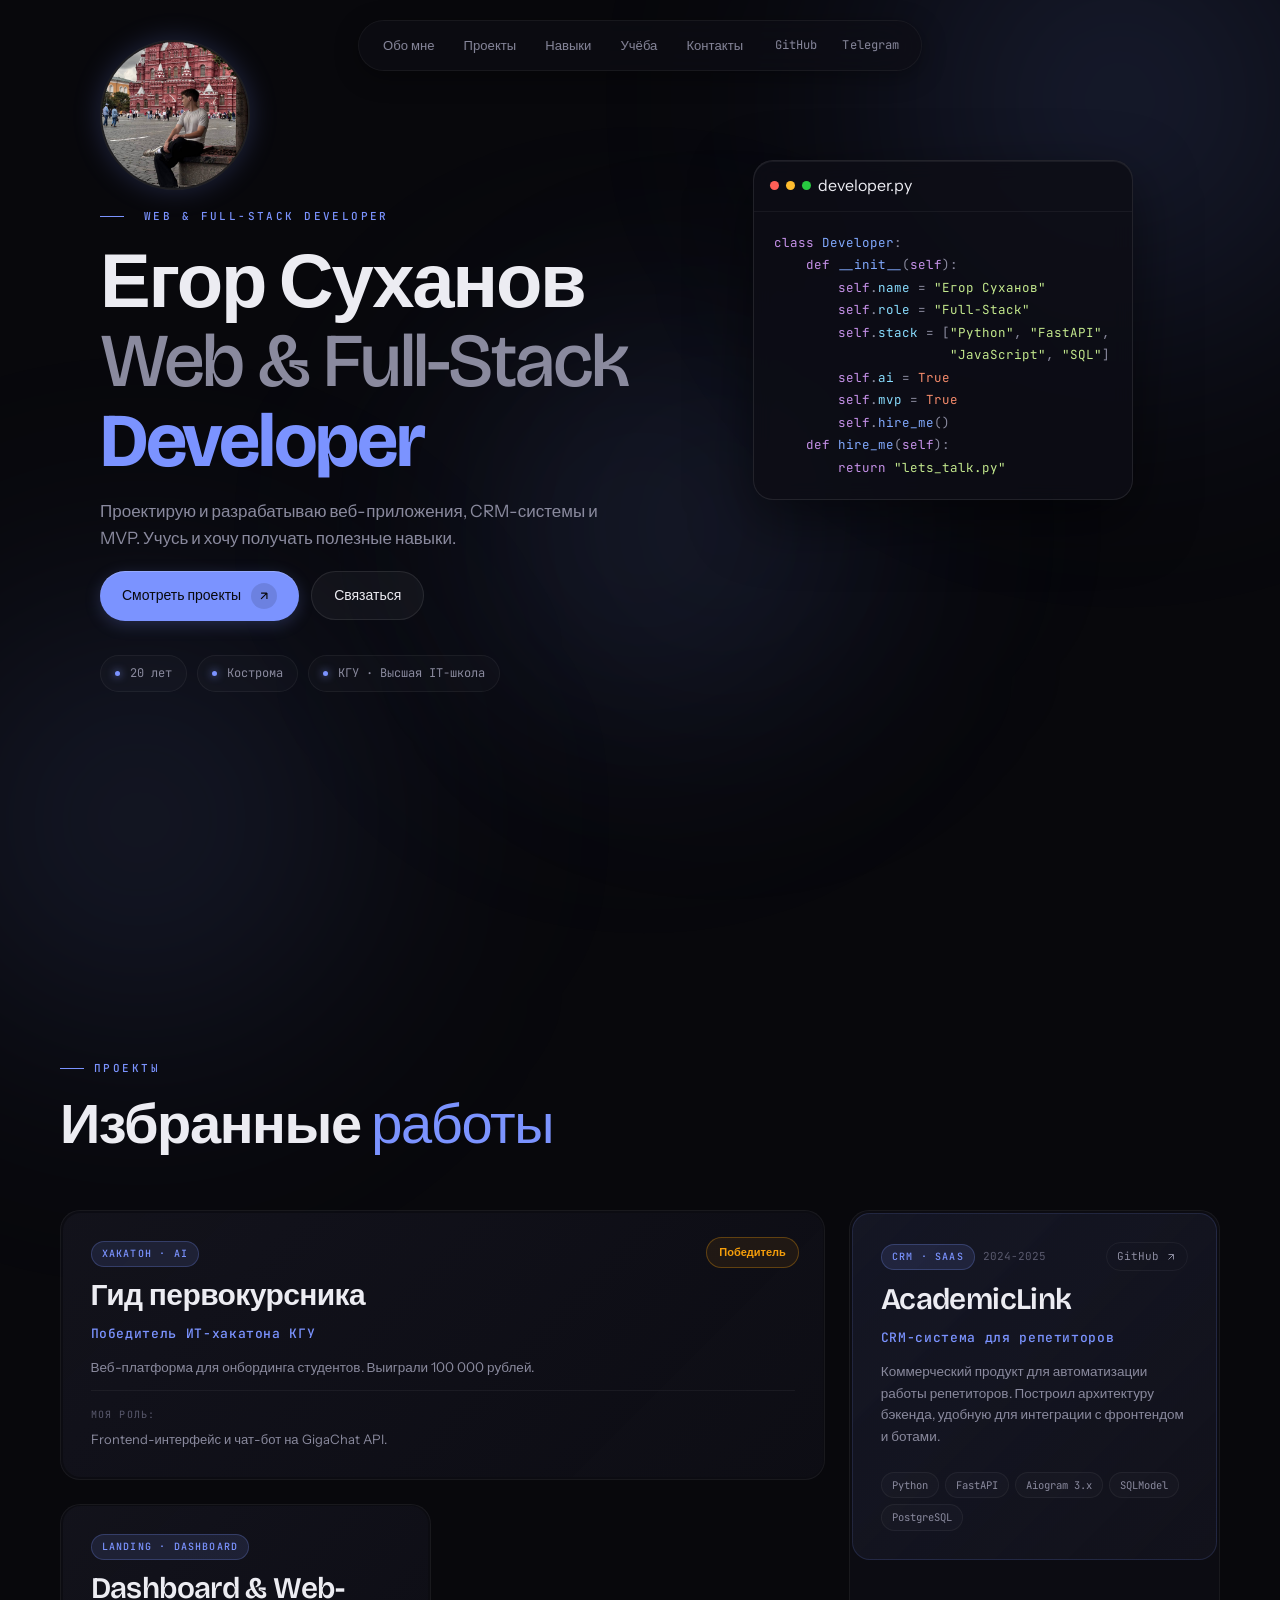
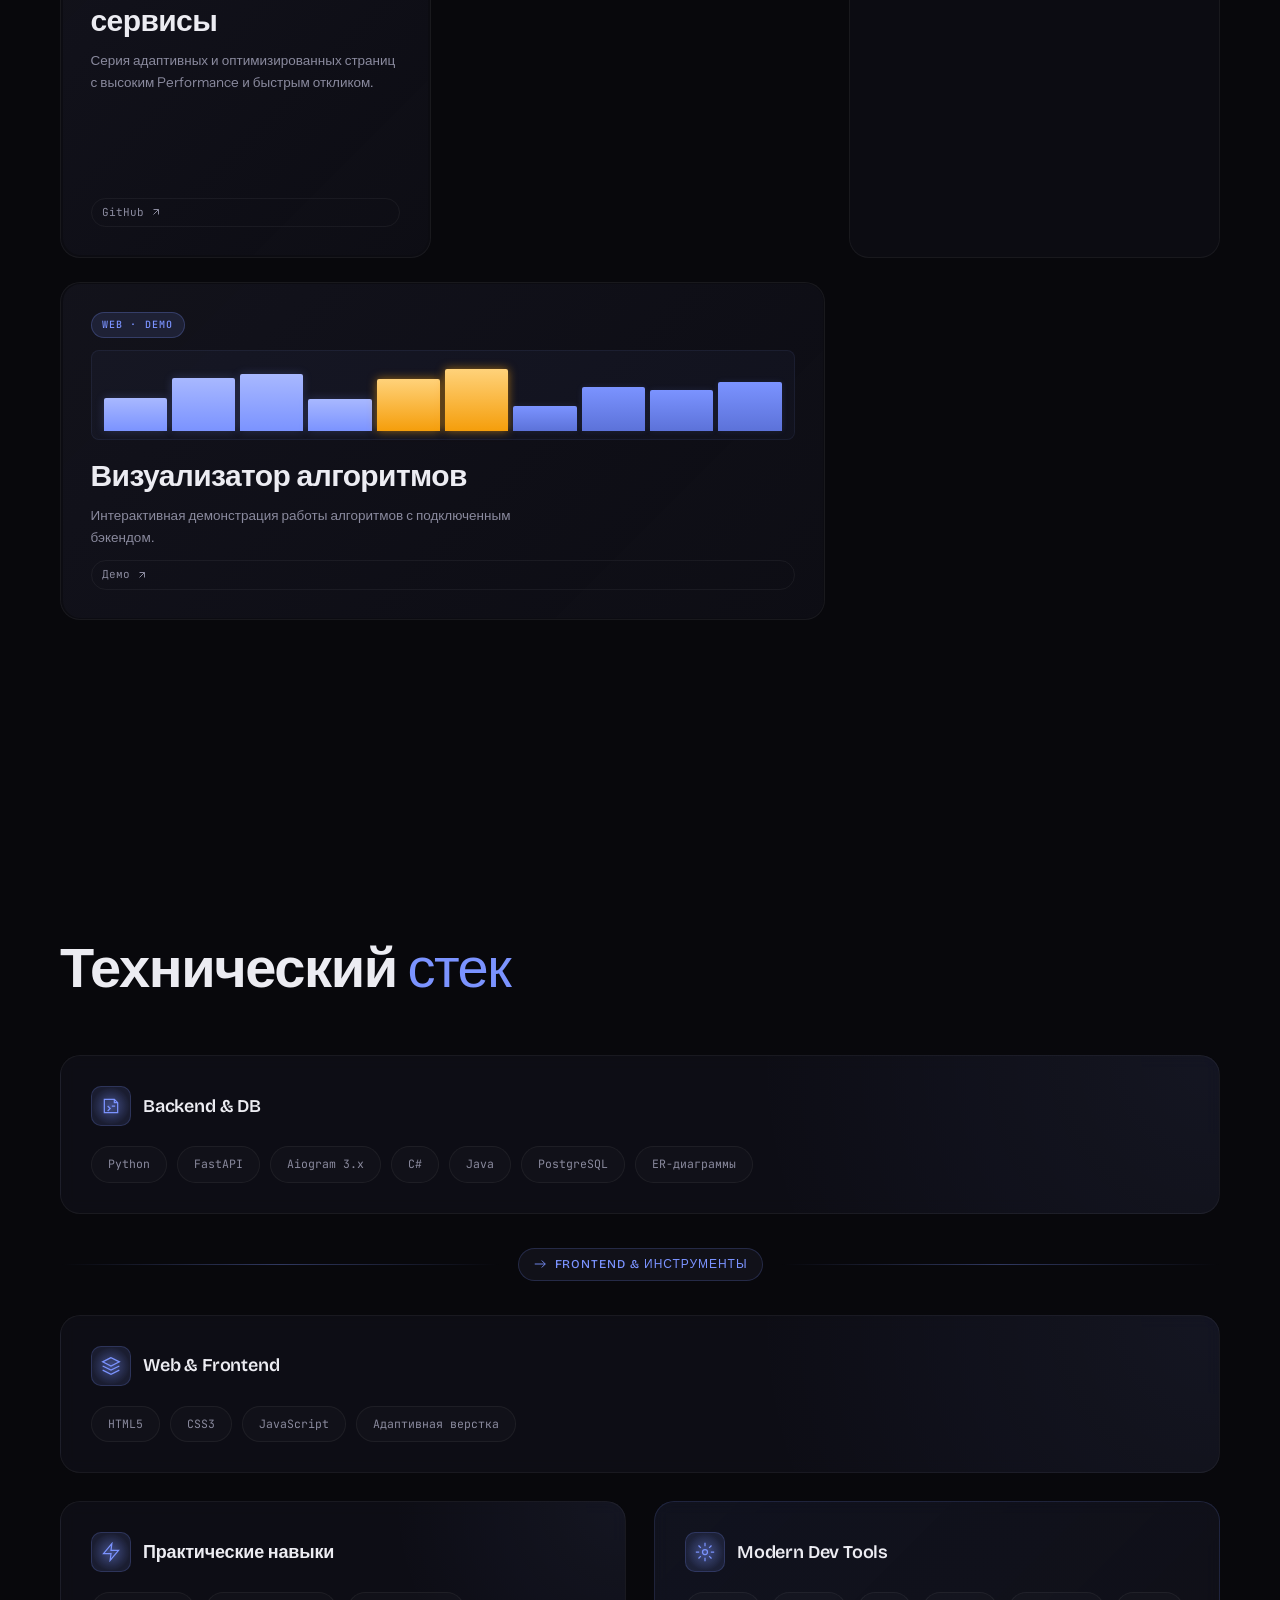
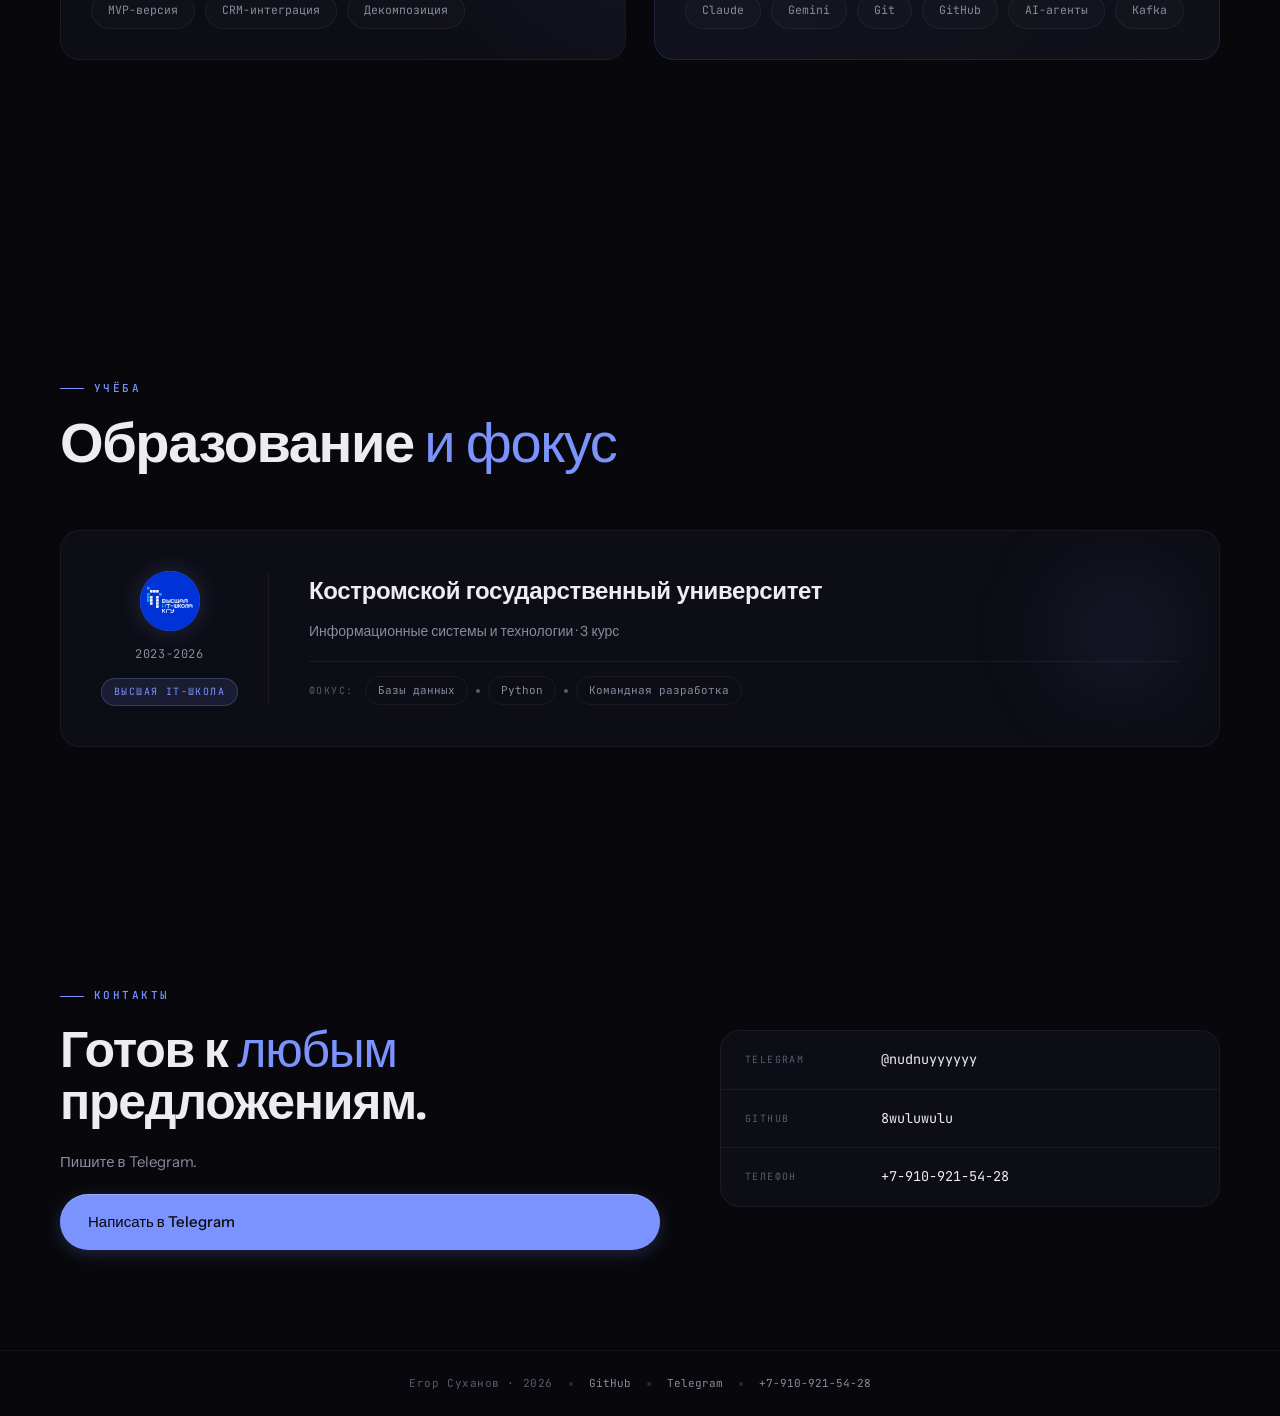
==== index.html @ efae4697 "v7.4: убраны анимации из hack/academic, хакатон компактнее, зелёное свечение при сортировке, sparkli" ====
<!DOCTYPE html>
<html lang="ru">
<head>
<meta charset="UTF-8">
<meta name="viewport" content="width=device-width, initial-scale=1.0">
<title>Егор Суханов · Web & Full-Stack Developer</title>
<meta name="description" content="Портфолио Егора Суханова · Web & Full-Stack Developer. CRM-системы, веб-приложения и MVP.">
<link rel="preconnect" href="https://fonts.googleapis.com">
<link rel="preconnect" href="https://fonts.gstatic.com" crossorigin>
<link href="https://fonts.googleapis.com/css2?family=Bricolage+Grotesque:opsz,wght@12..96,400;12..96,500;12..96,600;12..96,700&family=Instrument+Sans:ital,wght@0,400;0,500;0,600;1,400&family=JetBrains+Mono:wght@400;500&display=swap" rel="stylesheet">
<link rel="stylesheet" href="css/style.css">
</head>
<body>

<div class="bg-noise"></div>
<div class="bg-glow glow-1"></div>
<div class="bg-glow glow-2"></div>
<div class="bg-glow glow-3"></div>
<div class="bg-glow glow-4"></div>

<nav class="navbar" id="navbar">

  <button class="nav-toggle" id="navToggle" aria-label="Меню">
    <span></span><span></span><span></span>
  </button>

  <ul class="nav-links" id="navLinks">
    <li><a href="#about">Обо мне</a></li>
    <li><a href="#projects">Проекты</a></li>
    <li><a href="#skills">Навыки</a></li>
    <li><a href="#education">Учёба</a></li>
    <li><a href="#contact">Контакты</a></li>
  </ul>

  <div class="nav-links nav-social">
    <a href="https://github.com/8wuluwulu" target="_blank" rel="noopener">GitHub</a>
    <a href="https://t.me/nudnuyyyyyy" target="_blank" rel="noopener">Telegram</a>
  </div>
</nav>

<div class="mobile-menu" id="mobileMenu">
  <div class="mobile-menu-inner">
    <ul class="mobile-nav-links">
      <li><a href="#about" class="mobile-link">Обо мне</a></li>
      <li><a href="#projects" class="mobile-link">Проекты</a></li>
      <li><a href="#skills" class="mobile-link">Навыки</a></li>
      <li><a href="#education" class="mobile-link">Учёба</a></li>
      <li><a href="#contact" class="mobile-link">Контакты</a></li>
    </ul>
    <div class="mobile-social">
      <a href="https://github.com/8wuluwulu" target="_blank" rel="noopener">GitHub</a>
      <a href="https://t.me/nudnuyyyyyy" target="_blank" rel="noopener">Telegram</a>
    </div>
  </div>
</div>

<section class="hero" id="hero">
  <div class="container">
    <div class="hero-inner">
      <div class="hero-text">
        <div class="hero-avatar">
          <img src="my_logo.jpg" alt="Егор Суханов">
        </div>
        <span class="hero-eyebrow">
          <span class="eyebrow-dot"></span>
          Web &amp; Full-Stack Developer
        </span>

        <h1 class="hero-headline">
          <span class="hero-line hero-line-1">Егор Суханов</span>
          <span class="hero-line hero-line-2">Web &amp; Full-Stack</span>
          <span class="hero-line hero-line-3">Developer</span>
        </h1>

        <p class="hero-sub">
          Проектирую и разрабатываю веб-приложения, CRM-системы и MVP. Учусь и хочу получать полезные навыки.
        </p>

        <div class="hero-ctas">
          <a href="#projects" class="btn btn-primary">
            Смотреть проекты
            <span class="btn-icon"><svg width="14" height="14" viewBox="0 0 24 24" fill="none" stroke="currentColor" stroke-width="2"><path d="M7 17L17 7M17 7H7M17 7V17"/></svg></span>
          </a>
          <a href="https://t.me/nudnuyyyyyy" target="_blank" rel="noopener" class="btn btn-ghost">
            Связаться
          </a>
        </div>

        <div class="hero-badges">
          <span class="badge"><span class="badge-dot"></span>20 лет</span>
          <span class="badge"><span class="badge-dot"></span>Кострома</span>
          <span class="badge"><span class="badge-dot"></span>КГУ · Высшая IT-школа</span>
        </div>
      </div>

      <div class="hero-side">
        <div class="code-window">
          <div class="code-window-bar">
            <span class="code-dot c-red"></span>
            <span class="code-dot c-yellow"></span>
            <span class="code-dot c-green"></span>
            <span class="code-filename">developer.py</span>
          </div>
          <pre class="code-content"><span class="c-keyword">class</span> <span class="c-var">Developer</span>:
    <span class="c-keyword">def</span> <span class="c-var">__init__</span>(<span class="c-keyword">self</span>):
        <span class="c-keyword">self</span>.<span class="c-key">name</span> = <span class="c-str">"Егор Суханов"</span>
        <span class="c-keyword">self</span>.<span class="c-key">role</span> = <span class="c-str">"Full-Stack"</span>
        <span class="c-keyword">self</span>.<span class="c-key">stack</span> = [<span class="c-str">"Python"</span>, <span class="c-str">"FastAPI"</span>,
                      <span class="c-str">"JavaScript"</span>, <span class="c-str">"SQL"</span>]
        <span class="c-keyword">self</span>.<span class="c-key">ai</span> = <span class="c-bool">True</span>
        <span class="c-keyword">self</span>.<span class="c-key">mvp</span> = <span class="c-bool">True</span>
        <span class="c-keyword">self</span>.<span class="c-var">hire_me</span>()
    <span class="c-keyword">def</span> <span class="c-var">hire_me</span>(<span class="c-keyword">self</span>):
        <span class="c-keyword">return</span> <span class="c-str">"lets_talk.py"</span></pre>
        </div>
      </div>
    </div>
  </div>
</section>

<section class="section section-projects" id="projects">
  <div class="container">
    <div class="section-head">
      <span class="eyebrow">Проекты</span>
      <h2 class="section-title">
        Избранные <em>работы</em>
      </h2>
    </div>

    <div class="projects-grid">
      <article class="project-card project-card--wide project-card--compact reveal" data-project="hack">
        <div class="project-card-inner">
          <div class="project-header">
            <div class="project-meta">
              <span class="project-tag">Хакатон · AI</span>
              <span class="trophy-badge">Победитель</span>
            </div>
          </div>
          <h3 class="project-title">Гид первокурсника</h3>
          <p class="project-subtitle">Победитель ИТ-хакатона КГУ</p>
          <p class="project-desc">
            Веб-платформа для онбординга студентов. Выиграли 100 000 рублей.
          </p>
          <div class="project-role">
            <span class="role-label">Моя роль:</span>
            <span class="role-text">Frontend-интерфейс и чат-бот на GigaChat API.</span>
          </div>
        </div>
      </article>

      <article class="project-card project-card--accent project-card--tall reveal"> 
        <div class="project-card-inner">
          <div class="project-header">
            <div class="project-meta">
              <span class="project-tag">CRM · SaaS</span>
              <span class="project-year">2024-2025</span>
            </div>
            <a href="https://github.com/8wuluwulu" target="_blank" rel="noopener" class="project-link-btn">
              GitHub <svg width="12" height="12" viewBox="0 0 24 24" fill="none" stroke="currentColor" stroke-width="2"><path d="M7 17L17 7M17 7H7M17 7V17"/></svg>
            </a>
          </div>
          <h3 class="project-title">AcademicLink</h3>
          <p class="project-subtitle">CRM-система для репетиторов</p>
          <p class="project-desc">
            Коммерческий продукт для автоматизации работы репетиторов. Построил архитектуру бэкенда, удобную для интеграции с фронтендом и ботами.
          </p>
          <div class="project-stack">
            <span>Python</span><span>FastAPI</span><span>Aiogram 3.x</span><span>SQLModel</span><span>PostgreSQL</span>
          </div>
        </div>
      </article>

      <article class="project-card project-card--narrow reveal">
        <div class="project-card-inner">
          <div class="project-header">
            <span class="project-tag">Landing · Dashboard</span>
          </div>
          <h3 class="project-title">Dashboard &amp; Web-сервисы</h3>
          <p class="project-desc">Серия адаптивных и оптимизированных страниц с высоким Performance и быстрым откликом.</p>
          <div class="project-anima project-anima--sparkline">
            <svg viewBox="0 0 80 24" preserveAspectRatio="none">
              <polyline class="spark-path" fill="none" stroke="currentColor" stroke-width="1.5" stroke-linecap="round" stroke-linejoin="round" points="0,18 12,12 24,16 36,6 48,10 60,2 72,8 80,4"/>
              <polyline class="spark-glow" fill="none" stroke="currentColor" stroke-width="3" stroke-linecap="round" stroke-linejoin="round" opacity="0.35" points="0,18 12,12 24,16 36,6 48,10 60,2 72,8 80,4"/>
            </svg>
          </div>
          <a href="https://github.com/8wuluwulu" target="_blank" rel="noopener" class="project-link-btn">
            GitHub <svg width="12" height="12" viewBox="0 0 24 24" fill="none" stroke="currentColor" stroke-width="2"><path d="M7 17L17 7M17 7H7M17 7V17"/></svg>
          </a>
        </div>
      </article>

      <article class="project-card project-card--wide reveal">
        <div class="project-card-inner">
          <div class="project-header">
            <span class="project-tag">Web · Demo</span>
          </div>
          <div class="algo-visual">
            <div class="algo-bar" style="--h:45%"></div>
            <div class="algo-bar" style="--h:72%"></div>
            <div class="algo-bar" style="--h:58%"></div>
            <div class="algo-bar" style="--h:32%"></div>
            <div class="algo-bar" style="--h:85%"></div>
            <div class="algo-bar" style="--h:40%"></div>
            <div class="algo-bar" style="--h:68%"></div>
            <div class="algo-bar" style="--h:52%"></div>
            <div class="algo-bar" style="--h:28%"></div>
            <div class="algo-bar" style="--h:78%"></div>
          </div>
          <h3 class="project-title">Визуализатор алгоритмов</h3>
          <p class="project-desc">Интерактивная демонстрация работы алгоритмов с подключенным бэкендом.</p>
          <a href="https://algoviz-mvp.onrender.com/" target="_blank" rel="noopener" class="project-link-btn">
            Демо <svg width="12" height="12" viewBox="0 0 24 24" fill="none" stroke="currentColor" stroke-width="2"><path d="M7 17L17 7M17 7H7M17 7V17"/></svg>
          </a>
        </div>
      </article>

      
    </div>
  </div>
</section>

<section class="section section-skills" id="skills">
  <div class="container">
    <div class="section-head">
      <h2 class="section-title">
        Технический <em>стек</em>
      </h2>
    </div>

    <div class="skills-grid">
      <div class="skill-card skill-card--wide reveal">
        <div class="skill-card-head">
          <span class="skill-icon">
            <svg width="20" height="20" viewBox="0 0 24 24" fill="none" stroke="currentColor" stroke-width="1.5"><path d="M4 4h12l4 4v12H4z"/><path d="M16 4v4h4"/><path d="M8 12l3 3-3 3M13 12h4"/></svg>
          </span>
          <h3 class="skill-title">Backend &amp; DB</h3>
        </div>
        <div class="skill-tags">
          <span>Python</span><span>FastAPI</span><span>Aiogram 3.x</span><span>C#</span><span>Java</span><span>PostgreSQL</span><span>ER-диаграммы</span>
        </div>
      </div>

      <div class="skills-divider">
        <span class="divider-line"></span>
        <span class="divider-label">
          <svg width="14" height="14" viewBox="0 0 24 24" fill="none" stroke="currentColor" stroke-width="1.5"><path d="M3 12h18M15 6l6 6-6 6"/></svg>
          Frontend &amp; Инструменты
        </span>
        <span class="divider-line"></span>
      </div>
      <div class="skill-card skill-card--wide reveal">
        <div class="skill-card-head">
          <span class="skill-icon">
            <svg width="20" height="20" viewBox="0 0 24 24" fill="none" stroke="currentColor" stroke-width="1.5"><path d="M12 2L2 7l10 5 10-5-10-5zM2 17l10 5 10-5M2 12l10 5 10-5"/></svg>
          </span>
          <h3 class="skill-title">Web &amp; Frontend</h3>
        </div>
        <div class="skill-tags">
          <span>HTML5</span><span>CSS3</span><span>JavaScript</span><span>Адаптивная верстка</span>
        </div>
      </div>

      <div class="skill-card reveal">
        <div class="skill-card-head">
          <span class="skill-icon">
            <svg width="20" height="20" viewBox="0 0 24 24" fill="none" stroke="currentColor" stroke-width="1.5"><path d="M13 2L3 14h9l-1 8 10-12h-9z"/></svg>
          </span>
          <h3 class="skill-title">Практические навыки</h3>
        </div>
        <div class="skill-tags">
          <span>MVP-версия</span><span>CRM-интеграция</span><span>Декомпозиция</span>
        </div>
      </div>

      <div class="skill-card skill-card--accent reveal">
        <div class="skill-card-head">
          <span class="skill-icon">
            <svg width="20" height="20" viewBox="0 0 24 24" fill="none" stroke="currentColor" stroke-width="1.5"><circle cx="12" cy="12" r="3"/><path d="M12 1v4M12 19v4M4.2 4.2l2.8 2.8M17 17l2.8 2.8M1 12h4M19 12h4M4.2 19.8l2.8-2.8M17 7l2.8-2.8"/></svg>
          </span>
          <h3 class="skill-title">Modern Dev Tools</h3>
        </div>
        <div class="skill-tags">
          <span>Claude</span><span>Gemini</span><span>Git</span><span>GitHub</span><span>AI-агенты</span><span>Kafka</span>
        </div>
      </div>
    </div>
  </div>
</section>

<section class="section section-education" id="education">
  <div class="container">
    <div class="section-head">
      <span class="eyebrow">Учёба</span>
      <h2 class="section-title">
        Образование <em>и фокус</em>
      </h2>
    </div>

    <div class="edu-card reveal">
      <div class="edu-left">
        <div class="edu-marker"><img src="logo.jpg" alt="Высшая IT-школа"></div>
        <div class="edu-year">2023-2026</div>
        <div class="edu-badge">Высшая IT-школа</div>
      </div>
      <div class="edu-right">
        <h3 class="edu-title">Костромской государственный университет</h3>
        <p class="edu-subtitle">Информационные системы и технологии · 3 курс</p>
        <div class="edu-focus">
          <span class="focus-label">Фокус:</span>
          <span class="focus-item">Базы данных</span>
          <span class="focus-sep"></span>
          <span class="focus-item">Python</span>
          <span class="focus-sep"></span>
          <span class="focus-item">Командная разработка</span>
        </div>
      </div>
    </div>
  </div>
</section>

<section class="section section-contact" id="contact">
  <div class="container">
    <div class="contact-inner">
      <div class="contact-left">
        <span class="eyebrow">Контакты</span>
        <h2 class="contact-title">
          Готов к <em>любым</em><br>предложениям.
        </h2>
        <p class="contact-sub">
          Пишите в Telegram.
        </p>
        <a href="https://t.me/nudnuyyyyyy" target="_blank" rel="noopener" class="btn btn-primary btn-large">
          Написать в Telegram
        </a>
      </div>
      <div class="contact-right">
        <div class="contact-item">
          <span class="contact-label">Telegram</span>
          <a href="https://t.me/nudnuyyyyyy" target="_blank" rel="noopener" class="contact-value">@nudnuyyyyyy</a>
        </div>
        <div class="contact-item">
          <span class="contact-label">GitHub</span>
          <a href="https://github.com/8wuluwulu" target="_blank" rel="noopener" class="contact-value">8wuluwulu</a>
        </div>
        <div class="contact-item">
          <span class="contact-label">Телефон</span>
          <a href="tel:+79109215428" class="contact-value">+7-910-921-54-28</a>
        </div>
      </div>
    </div>
  </div>
</section>

<footer class="footer">
  <div class="container">
    <div class="footer-inner">
      <span class="footer-brand">Егор Суханов · 2026</span>
      <span class="footer-sep"></span>
      <a href="https://github.com/8wuluwulu" target="_blank" rel="noopener">GitHub</a>
      <span class="footer-sep"></span>
      <a href="https://t.me/nudnuyyyyyy" target="_blank" rel="noopener">Telegram</a>
      <span class="footer-sep"></span>
      <a href="tel:+79109215428">+7-910-921-54-28</a>
    </div>
  </div>
</footer>

<script src="js/script.js"></script>
</body>
</html>
---- css/style.css ----
/* ============================================
   EGOR SUKHANOV — PORTFOLIO
   Design: Dark premium, Bento Grid, Double-Bezel
   Palette: OLED black + steel-blue accent
   Type: Bricolage Grotesque + Instrument Sans + JetBrains Mono
   ============================================ */

/* ---------- CSS Custom Properties ---------- */
:root {
  --bg-base: #08080c;
  --bg-surface: #0e0e16;
  --bg-elevated: #14141e;
  --bg-card: #18182460;

  --border-hair: rgba(255, 255, 255, 0.05);
  --border-soft: rgba(255, 255, 255, 0.09);
  --border-strong: rgba(255, 255, 255, 0.14);

  --text-primary: #ececf2;
  --text-secondary: #8a8a9e;
  --text-muted: #5a5a6e;

  --accent: #7b93ff;
  --accent-dim: #5c72d9;
  --accent-glow: rgba(123, 147, 255, 0.12);
  --accent-glow-strong: rgba(123, 147, 255, 0.22);

  --radius-lg: 20px;
  --radius-md: 14px;
  --radius-sm: 8px;
  --radius-pill: 999px;

  --ease-premium: cubic-bezier(0.32, 0.72, 0, 1);
  --ease-spring: cubic-bezier(0.34, 1.56, 0.64, 1);
  --ease-smooth: cubic-bezier(0.16, 1, 0.3, 1);

  --font-display: "Bricolage Grotesque", sans-serif;
  --font-body: "Instrument Sans", sans-serif;
  --font-mono: "JetBrains Mono", monospace;

  --max-w: 1240px;
}

/* ---------- Reset & Base ---------- */
*,
*::before,
*::after {
  margin: 0;
  padding: 0;
  box-sizing: border-box;
}

html {
  scroll-behavior: smooth;
  -webkit-font-smoothing: antialiased;
  -moz-osx-font-smoothing: grayscale;
}

body {
  font-family: var(--font-body);
  font-weight: 400;
  font-size: 16px;
  line-height: 1.6;
  color: var(--text-primary);
  background: var(--bg-base);
  overflow-x: hidden;
  position: relative;
}

a {
  color: inherit;
  text-decoration: none;
}

ul, ol {
  list-style: none;
}

img {
  display: block;
  max-width: 100%;
}

button {
  font: inherit;
  cursor: pointer;
  background: none;
  border: none;
  color: inherit;
}

::selection {
  background: var(--accent);
  color: #08080c;
}

/* ---------- Background Effects ---------- */
.bg-glow {
  position: fixed;
  border-radius: 50%;
  filter: blur(120px);
  pointer-events: none;
  z-index: 0;
}

.glow-1 {
  width: 720px;
  height: 720px;
  top: -260px;
  right: -200px;
  background: radial-gradient(circle, rgba(110, 140, 255, 0.22) 0%, rgba(110, 140, 255, 0.06) 45%, transparent 75%);
}

.glow-2 {
  width: 640px;
  height: 640px;
  bottom: -240px;
  left: -180px;
  background: radial-gradient(circle, rgba(120, 150, 255, 0.18) 0%, rgba(120, 150, 255, 0.05) 45%, transparent 75%);
}

.glow-3 {
  width: 520px;
  height: 520px;
  top: 30%;
  left: 30%;
  background: radial-gradient(circle, rgba(130, 160, 255, 0.14) 0%, rgba(130, 160, 255, 0.04) 50%, transparent 75%);
}

.glow-4 {
  width: 480px;
  height: 480px;
  bottom: 15%;
  right: 25%;
  background: radial-gradient(circle, rgba(100, 130, 240, 0.12) 0%, rgba(100, 130, 240, 0.03) 50%, transparent 75%);
}

/* ---------- Container ---------- */
.container {
  width: 100%;
  max-width: var(--max-w);
  margin: 0 auto;
  padding: 0 clamp(20px, 4vw, 40px);
}

/* ---------- Navbar ---------- */
.navbar {
  position: fixed;
  top: 20px;
  left: 50%;
  transform: translateX(-50%);
  z-index: 50;
  display: flex;
  align-items: center;
  gap: 6px;
  padding: 6px 10px;
  background: rgba(14, 14, 22, 0.68);
  backdrop-filter: blur(24px) saturate(1.1);
  -webkit-backdrop-filter: blur(24px) saturate(1.1);
  border: 1px solid var(--border-hair);
  border-radius: var(--radius-pill);
  box-shadow: 0 6px 24px rgba(0, 0, 0, 0.35);
  transition: transform 0.6s var(--ease-premium);
}

.navbar.is-hidden {
  transform: translate(-50%, -100px);
}

.navbar.is-scrolled {
  background: rgba(14, 14, 22, 0.85);
}

.nav-brand {
  display: flex;
  align-items: center;
  gap: 10px;
  padding: 4px 10px 4px 14px;
}

.brand-mark {
  width: 26px;
  height: 26px;
  border-radius: 50%;
  background: linear-gradient(135deg, var(--accent), var(--accent-dim));
  display: flex;
  align-items: center;
  justify-content: center;
  font-family: var(--font-display);
  font-weight: 700;
  font-size: 10px;
  letter-spacing: 0.02em;
  color: #08080c;
  box-shadow: 0 0 14px var(--accent-glow-strong);
}

.brand-name {
  font-family: var(--font-display);
  font-weight: 500;
  font-size: 14px;
  letter-spacing: -0.005em;
  color: var(--text-primary);
}

.nav-links {
  display: flex;
  align-items: center;
  gap: 1px;
}

.nav-links a {
  display: inline-flex;
  align-items: center;
  padding: 8px 14px;
  font-family: var(--font-body);
  font-size: 13px;
  font-weight: 400;
  letter-spacing: 0.005em;
  color: var(--text-secondary);
  border-radius: var(--radius-pill);
  transition: color 0.35s var(--ease-smooth), background 0.35s var(--ease-smooth);
}

.nav-links a:hover {
  color: var(--text-primary);
  background: rgba(255, 255, 255, 0.05);
}

.nav-social a {
  font-family: var(--font-mono);
  font-size: 12px;
  padding: 6px 12px;
  color: var(--text-secondary);
}

.nav-social a:hover {
  color: var(--accent);
}

.nav-toggle {
  display: none;
  width: 32px;
  height: 32px;
  border-radius: 50%;
  align-items: center;
  justify-content: center;
  gap: 5px;
  flex-direction: column;
  margin-left: 4px;
  background: rgba(255, 255, 255, 0.04);
  border: 1px solid var(--border-hair);
}

.nav-toggle span {
  display: block;
  width: 14px;
  height: 1.5px;
  background: var(--text-primary);
  border-radius: 2px;
  transition: transform 0.5s var(--ease-premium), opacity 0.3s var(--ease-smooth);
  transform-origin: center;
}

.nav-toggle.is-active span:nth-child(1) {
  transform: rotate(45deg) translate(3.5px, 3.5px);
}

.nav-toggle.is-active span:nth-child(2) {
  opacity: 0;
}

.nav-toggle.is-active span:nth-child(3) {
  transform: rotate(-45deg) translate(3.5px, -3.5px);
}

/* ---------- Mobile Menu ---------- */
.mobile-menu {
  position: fixed;
  inset: 0;
  z-index: 40;
  display: flex;
  align-items: center;
  justify-content: center;
  background: rgba(8, 8, 12, 0.94);
  backdrop-filter: blur(30px);
  -webkit-backdrop-filter: blur(30px);
  opacity: 0;
  pointer-events: none;
  transition: opacity 0.5s var(--ease-smooth);
}

.mobile-menu.is-open {
  opacity: 1;
  pointer-events: auto;
}

.mobile-menu-inner {
  display: flex;
  flex-direction: column;
  align-items: center;
  gap: 32px;
}

.mobile-nav-links {
  display: flex;
  flex-direction: column;
  align-items: center;
  gap: 8px;
}

.mobile-link {
  font-family: var(--font-display);
  font-weight: 500;
  font-size: clamp(28px, 6vw, 40px);
  color: var(--text-primary);
  padding: 8px 16px;
  opacity: 0;
  transform: translateY(20px);
  transition: opacity 0.5s var(--ease-smooth), transform 0.5s var(--ease-premium), color 0.3s var(--ease-smooth);
}

.mobile-menu.is-open .mobile-link {
  opacity: 1;
  transform: translateY(0);
}

.mobile-menu.is-open .mobile-nav-links li:nth-child(1) .mobile-link { transition-delay: 0.1s; }
.mobile-menu.is-open .mobile-nav-links li:nth-child(2) .mobile-link { transition-delay: 0.18s; }
.mobile-menu.is-open .mobile-nav-links li:nth-child(3) .mobile-link { transition-delay: 0.26s; }
.mobile-menu.is-open .mobile-nav-links li:nth-child(4) .mobile-link { transition-delay: 0.34s; }
.mobile-menu.is-open .mobile-nav-links li:nth-child(5) .mobile-link { transition-delay: 0.42s; }

.mobile-link:hover {
  color: var(--accent);
}

.mobile-social {
  display: flex;
  gap: 12px;
  opacity: 0;
  transform: translateY(12px);
  transition: opacity 0.5s var(--ease-smooth) 0.5s, transform 0.5s var(--ease-premium) 0.5s;
}

.mobile-menu.is-open .mobile-social {
  opacity: 1;
  transform: translateY(0);
}

.mobile-social a {
  font-family: var(--font-mono);
  font-size: 13px;
  padding: 10px 20px;
  border: 1px solid var(--border-soft);
  border-radius: var(--radius-pill);
  color: var(--text-secondary);
  transition: color 0.3s var(--ease-smooth), border-color 0.3s var(--ease-smooth);
}

.mobile-social a:hover {
  color: var(--accent);
  border-color: var(--accent-dim);
}

/* ---------- Hero ---------- */
.hero {
  position: relative;
  min-height: 100dvh;
  display: flex;
  align-items: flex-start;
  padding: 40px 0 20px;
  z-index: 1;
}

.hero-inner {
  display: grid;
  grid-template-columns: 1.15fr 1fr;
  gap: 60px;
  align-items: start;
  width: 100%;
  max-width: var(--max-w);
  margin: 0 auto;
  padding: 0 clamp(20px, 4vw, 40px);
}

.hero-text {
  display: flex;
  flex-direction: column;
  gap: 18px;
}

.hero-avatar {
  width: 150px;
  height: 150px;
  border-radius: 50%;
  overflow: hidden;
  border: 2px solid var(--border-soft);
  box-shadow: 0 0 28px var(--accent-glow-strong);
  opacity: 0;
  transform: translateY(20px) scale(0.9);
  animation: heroReveal 0.8s var(--ease-premium) 0.05s forwards;
}

.hero-avatar img {
  width: 100%;
  height: 100%;
  object-fit: cover;
  display: block;
}

.hero-eyebrow {
  font-family: var(--font-mono);
  font-size: 11px;
  font-weight: 500;
  letter-spacing: 0.22em;
  text-transform: uppercase;
  color: var(--accent);
  display: inline-flex;
  align-items: center;
  gap: 10px;
}

.hero-eyebrow::before {
  content: "";
  width: 24px;
  height: 1px;
  background: var(--accent);
  display: inline-block;
}

.hero-headline {
  font-family: var(--font-display);
  font-weight: 600;
  font-size: clamp(38px, 6.5vw, 76px);
  line-height: 1.02;
  letter-spacing: -0.03em;
  display: flex;
  flex-direction: column;
  gap: 2px;
}

.hero-line {
  display: block;
  opacity: 0;
  transform: translateY(30px);
  animation: heroReveal 0.9s var(--ease-premium) forwards;
}

.hero-line-1 { animation-delay: 0.1s; }
.hero-line-2 { animation-delay: 0.25s; color: var(--text-secondary); font-weight: 500; }
.hero-line-3 { animation-delay: 0.4s; color: var(--accent); font-weight: 700; }

@keyframes heroReveal {
  to {
    opacity: 1;
    transform: translateY(0);
  }
}

.hero-sub {
  font-family: var(--font-body);
  font-size: clamp(14px, 1.5vw, 17px);
  font-weight: 400;
  line-height: 1.6;
  color: var(--text-secondary);
  max-width: 520px;
  opacity: 0;
  transform: translateY(20px);
  animation: heroReveal 0.8s var(--ease-premium) 0.55s forwards;
}

.hero-ctas {
  display: flex;
  align-items: center;
  gap: 12px;
  flex-wrap: wrap;
  opacity: 0;
  transform: translateY(20px);
  animation: heroReveal 0.8s var(--ease-premium) 0.7s forwards;
}

.hero-badges {
  display: flex;
  flex-direction: row;
  flex-wrap: wrap;
  gap: 8px 10px;
  margin-top: 16px;
  opacity: 0;
  animation: heroReveal 0.8s var(--ease-premium) 0.85s forwards;
}

.badge {
  display: inline-flex;
  align-items: center;
  gap: 10px;
  font-family: var(--font-mono);
  font-size: 12px;
  color: var(--text-secondary);
  padding: 8px 14px;
  border: 1px solid var(--border-hair);
  border-radius: var(--radius-pill);
  background: rgba(255, 255, 255, 0.02);
  width: fit-content;
}

.badge-dot {
  width: 5px;
  height: 5px;
  border-radius: 50%;
  background: var(--accent);
  box-shadow: 0 0 8px var(--accent);
}

/* ---------- Buttons ---------- */
.btn {
  display: inline-flex;
  align-items: center;
  gap: 10px;
  padding: 12px 22px;
  font-family: var(--font-body);
  font-size: 14px;
  font-weight: 500;
  border-radius: var(--radius-pill);
  transition: all 0.5s var(--ease-premium);
  position: relative;
  overflow: hidden;
}

.btn-primary {
  background: var(--accent);
  color: #08080c;
  box-shadow:
    0 4px 16px var(--accent-glow-strong),
    inset 0 1px 0 rgba(255, 255, 255, 0.2);
}

.btn-primary:hover {
  transform: translateY(-2px) scale(1.02);
  box-shadow:
    0 8px 24px var(--accent-glow-strong),
    inset 0 1px 0 rgba(255, 255, 255, 0.3);
}

.btn-primary:active {
  transform: scale(0.97);
}

.btn-icon {
  display: inline-flex;
  align-items: center;
  justify-content: center;
  width: 26px;
  height: 26px;
  border-radius: 50%;
  background: rgba(0, 0, 0, 0.12);
  transition: transform 0.5s var(--ease-premium);
}

.btn-primary:hover .btn-icon {
  transform: translateX(3px) translateY(-1px);
}

.btn-ghost {
  background: rgba(255, 255, 255, 0.04);
  color: var(--text-primary);
  border: 1px solid var(--border-soft);
}

.btn-ghost:hover {
  background: rgba(255, 255, 255, 0.08);
  border-color: var(--border-strong);
  transform: translateY(-2px);
}

.btn-ghost:active {
  transform: scale(0.97);
}

.btn-large {
  padding: 16px 28px;
  font-size: 15px;
}

/* ---------- Hero Side Code Window ---------- */
.hero-side {
  display: flex;
  align-items: center;
  justify-content: center;
  margin-top: 120px;
}

.code-window {
  width: 100%;
  max-width: 380px;
  border-radius: var(--radius-lg);
  border: 1px solid var(--border-soft);
  background: rgba(14, 14, 22, 0.85);
  backdrop-filter: blur(10px);
  -webkit-backdrop-filter: blur(10px);
  overflow: hidden;
  box-shadow:
    0 20px 60px rgba(0, 0, 0, 0.5),
    inset 0 1px 0 rgba(255, 255, 255, 0.06);
  opacity: 0;
  transform: translateY(20px) scale(0.96);
  animation: heroReveal 1s var(--ease-premium) 0.3s forwards;
}

.code-window-bar {
  display: flex;
  align-items: center;
  gap: 7px;
  padding: 12px 16px;
  border-bottom: 1px solid var(--border-hair);
}

.code-dot {
  width: 9px;
  height: 9px;
  border-radius: 50%;
}

.c-red { background: #ff5f57; }
.c-yellow { background: #febc2e; }
.c-green { background: #28c840; }

.code-content {
  padding: 20px;
  font-family: var(--font-mono);
  font-size: 12.5px;
  line-height: 1.8;
  color: var(--text-secondary);
  white-space: pre;
  overflow-x: hidden;
}

.c-keyword { color: #c792ea; }
.c-var { color: #82aaff; }
.c-key { color: #89ddff; }
.c-str { color: #c3e88d; }
.c-bool { color: #f78c6c; }

/* ---------- Section Common ---------- */
.section {
  position: relative;
  padding: 160px 0;
  z-index: 1;
}

.section-head {
  margin-bottom: 56px;
  display: flex;
  flex-direction: column;
  gap: 18px;
}

.eyebrow {
  font-family: var(--font-mono);
  font-size: 11px;
  font-weight: 500;
  letter-spacing: 0.22em;
  text-transform: uppercase;
  color: var(--accent);
  display: inline-flex;
  align-items: center;
  gap: 10px;
  align-self: flex-start;
}

.eyebrow::before {
  content: "";
  width: 24px;
  height: 1px;
  background: var(--accent);
}

.section-title {
  font-family: var(--font-display);
  font-weight: 600;
  font-size: clamp(32px, 4.8vw, 56px);
  line-height: 1.05;
  letter-spacing: -0.025em;
  color: var(--text-primary);
}

.section-title em {
  font-style: normal;
  color: var(--accent);
  font-weight: 500;
}

/* ---------- Reveal Animation ---------- */
.reveal {
  opacity: 0;
  transform: translateY(30px);
  transition: opacity 0.8s var(--ease-premium), transform 0.8s var(--ease-premium);
}

.reveal.is-revealed {
  opacity: 1;
  transform: translateY(0);
}

.reveal:nth-child(1) { transition-delay: 0s; }
.reveal:nth-child(2) { transition-delay: 0.1s; }
.reveal:nth-child(3) { transition-delay: 0.2s; }
.reveal:nth-child(4) { transition-delay: 0.3s; }
.reveal:nth-child(5) { transition-delay: 0.4s; }

@media (prefers-reduced-motion: reduce) {
  .reveal {
    opacity: 1;
    transform: none;
    transition: none;
  }
  .hero-line { animation: none; opacity: 1; transform: none; }
  .hero-sub, .hero-ctas, .hero-badges, .code-window { animation: none; opacity: 1; transform: none; }
}

/* ---------- About Section ---------- */
.about-grid {
  display: grid;
  grid-template-columns: 1.5fr 1fr 1fr;
  gap: 20px;
}

.about-card {
  position: relative;
  padding: 32px 28px;
  border-radius: var(--radius-lg);
  border: 1px solid var(--border-hair);
  background: rgba(24, 24, 36, 0.4);
  backdrop-filter: blur(8px);
  -webkit-backdrop-filter: blur(8px);
  display: flex;
  flex-direction: column;
  gap: 14px;
  min-height: 220px;
  overflow: hidden;
  transition: border-color 0.5s var(--ease-smooth), transform 0.5s var(--ease-premium);
}

.about-card::before {
  content: "";
  position: absolute;
  top: 0;
  left: 0;
  right: 0;
  height: 1px;
  background: linear-gradient(90deg, transparent, var(--accent-dim), transparent);
  opacity: 0;
  transition: opacity 0.5s var(--ease-smooth);
}

.about-card:hover {
  border-color: var(--border-soft);
  transform: translateY(-4px);
}

.about-card:hover::before {
  opacity: 1;
}

.about-card-num {
  font-family: var(--font-mono);
  font-size: 11px;
  font-weight: 500;
  color: var(--accent);
  letter-spacing: 0.1em;
}

.about-card-title {
  font-family: var(--font-display);
  font-size: 20px;
  font-weight: 600;
  letter-spacing: -0.015em;
  color: var(--text-primary);
}

.about-card-text {
  font-size: 14px;
  line-height: 1.6;
  color: var(--text-secondary);
}

/* ---------- Projects Bento Grid ---------- */
.bento-grid {
  display: grid;
  grid-template-columns: repeat(12, 1fr);
  grid-auto-rows: minmax(200px, auto);
  gap: 20px;
}

.bento-wide {
  grid-column: span 8;
  grid-row: span 2;
}

.bento-tall {
  grid-column: span 4;
  grid-row: span 2;
}

.bento-card {
  display: flex;
  overflow: hidden;
}

.projects-grid {
  display: grid;
  grid-template-columns: repeat(12, 1fr);
  gap: 24px;
}

.project-card {
  padding: 1.5px;
  border-radius: var(--radius-lg);
  border: 1px solid var(--border-hair);
  background: rgba(24, 24, 36, 0.3);
  transition: border-color 0.5s var(--ease-smooth), transform 0.5s var(--ease-premium), box-shadow 0.5s var(--ease-smooth);
  min-height: 240px;
}

.project-card--wide { grid-column: span 8; grid-row: span 2; }
.project-card--tall { grid-column: span 4; grid-row: span 2; }
.project-card--narrow { grid-column: span 4; }
.project-card--compact { grid-row: span 1; }

.project-card:hover {
  border-color: var(--border-soft);
  transform: translateY(-4px);
  box-shadow: 0 20px 40px rgba(0, 0, 0, 0.3);
}

.project-card-inner {
  position: relative;
  flex: 1;
  padding: 28px;
  border-radius: calc(var(--radius-lg) - 2px);
  background: linear-gradient(135deg, rgba(20, 20, 30, 0.8), rgba(14, 14, 22, 0.6));
  display: flex;
  flex-direction: column;
  gap: 12px;
  overflow: hidden;
}

.project-card--accent .project-card-inner {
  background: linear-gradient(135deg, rgba(123, 147, 255, 0.08), rgba(20, 20, 30, 0.8));
  border: 1px solid rgba(123, 147, 255, 0.15);
}

.project-header {
  display: flex;
  align-items: center;
  justify-content: space-between;
  gap: 12px;
}

.project-meta {
  display: flex;
  align-items: center;
  gap: 8px;
}

.project-meta-top {
  margin-bottom: 4px;
}

.project-tag {
  font-family: var(--font-mono);
  font-size: 10px;
  font-weight: 500;
  letter-spacing: 0.12em;
  text-transform: uppercase;
  color: var(--accent);
  padding: 4px 10px;
  border: 1px solid rgba(123, 147, 255, 0.25);
  border-radius: var(--radius-pill);
  background: var(--accent-glow);
}

.project-year {
  font-family: var(--font-mono);
  font-size: 11px;
  color: var(--text-muted);
}

.project-link-btn {
  display: inline-flex;
  align-items: center;
  gap: 6px;
  font-family: var(--font-mono);
  font-size: 11px;
  color: var(--text-secondary);
  padding: 5px 10px;
  border: 1px solid var(--border-hair);
  border-radius: var(--radius-pill);
  transition: color 0.4s var(--ease-smooth), border-color 0.4s var(--ease-smooth), transform 0.4s var(--ease-premium);
}

.project-link-btn:hover {
  color: var(--accent);
  border-color: var(--accent-dim);
  transform: translateX(2px);
}

.project-title {
  font-family: var(--font-display);
  font-size: 30px;
  font-weight: 600;
  letter-spacing: -0.02em;
  color: var(--text-primary);
  line-height: 1.1;
}

.project-title--small {
  font-size: 22px;
}

.project-subtitle {
  font-size: 13px;
  color: var(--accent);
  font-weight: 500;
  font-family: var(--font-mono);
  letter-spacing: 0.05em;
}

.project-desc {
  font-size: 13.5px;
  line-height: 1.6;
  color: var(--text-secondary);
  max-width: 480px;
}

.project-desc-short {
  font-size: 13px;
  line-height: 1.55;
  color: var(--text-secondary);
}

.project-stack {
  display: flex;
  flex-wrap: wrap;
  gap: 6px;
  margin-top: auto;
  padding-top: 12px;
}

.project-stack span {
  font-family: var(--font-mono);
  font-size: 10.5px;
  color: var(--text-secondary);
  padding: 4px 10px;
  border: 1px solid var(--border-hair);
  border-radius: var(--radius-pill);
  background: rgba(255, 255, 255, 0.02);
}

.project-role {
  display: flex;
  flex-direction: column;
  gap: 6px;
  margin-top: auto;
  padding-top: 16px;
  border-top: 1px solid var(--border-hair);
}

.role-label {
  font-family: var(--font-mono);
  font-size: 10px;
  letter-spacing: 0.12em;
  text-transform: uppercase;
  color: var(--text-muted);
}

.role-text {
  font-size: 13px;
  line-height: 1.55;
  color: var(--text-secondary);
}

.trophy-badge {
  position: absolute;
  top: 24px;
  right: 24px;
  font-size: 11px;
  font-weight: 600;
  color: #f59e0b;
  padding: 6px 12px;
  border: 1px solid rgba(245, 158, 11, 0.3);
  border-radius: var(--radius-pill);
  background: rgba(245, 158, 11, 0.08);
  display: inline-flex;
  align-items: center;
  gap: 4px;
}

/* ---------- Projects — ambient animations ---------- */

/* Shared anim container: top-right corner of project header */
.project-anima {
  position: relative;
  display: inline-flex;
  align-items: center;
  justify-content: center;
  flex-shrink: 0;
  color: var(--accent);
}

/* === 1) Hackathon — radar sweep scan (like a real radar screen) === */
.project-anima--radar {
  margin-top: auto;
  width: 60px;
  height: 60px;
  color: #f59e0b;
  align-self: center;
}
/* static circular "screen" */
.project-anima--radar .radar-ring-bg {
  position: absolute;
  left: 50%;
  top: 50%;
  width: 56px;
  height: 56px;
  margin-left: -28px;
  margin-top: -28px;
  border-radius: 50%;
  border: 1px solid rgba(245, 158, 11, 0.35);
  background:
    radial-gradient(circle, transparent 0 19px, rgba(245, 158, 11, 0.18) 20px 21px, transparent 22px),
    rgba(245, 158, 11, 0.04);
}
/* central glowing dot (the target being scanned) */
.project-anima--radar .radar-dot {
  position: absolute;
  left: 50%;
  top: 50%;
  width: 4px;
  height: 4px;
  margin-left: -2px;
  margin-top: -2px;
  border-radius: 50%;
  background: #f59e0b;
  box-shadow: 0 0 6px rgba(245, 158, 11, 0.9);
}
/* rotating sweep wedge */
.project-anima--radar .radar-sweep {
  position: absolute;
  left: 50%;
  top: 50%;
  width: 56px;
  height: 56px;
  margin-left: -28px;
  margin-top: -28px;
  border-radius: 50%;
  background: conic-gradient(
    from 0deg,
    rgba(245, 158, 11, 0.4) 0deg 45deg,
    transparent 45deg 360deg
  );
  -webkit-mask: radial-gradient(circle, transparent 10px, #000 10px);
  mask: radial-gradient(circle, transparent 10px, #000 10px);
  animation: radarSweep 2.8s linear infinite;
}
@keyframes radarSweep {
  to { transform: rotate(360deg); }
}
.project-anima--radar .radar-ping {
  position: absolute;
  left: 50%;
  top: 50%;
  width: 8px;
  height: 8px;
  margin-left: -4px;
  margin-top: -4px;
  border-radius: 50%;
  border: 1px solid rgba(245, 158, 11, 0.6);
  animation: radarPing 2.2s ease-out infinite;
  opacity: 0;
}
@keyframes radarPing {
  0%   { transform: scale(1); opacity: 0.7; }
  100% { transform: scale(6); opacity: 0; }
}

/* === 2) AcademicLink — dual-ring orbit, two rings counter-rotating === */
/* Two ring wrappers each spin independently; dots are statically positioned
   on their ring (no translate-in-keyframes = butter-smooth). */
.project-anima--orbit {
  position: relative;
  margin-top: auto;
  width: 72px;
  height: 72px;
  color: var(--accent);
  align-self: center;
}
.project-anima--orbit .orbit-bg {
  position: absolute;
  left: 50%;
  top: 50%;
  width: 56px;
  height: 56px;
  margin-left: -28px;
  margin-top: -28px;
  border-radius: 50%;
  border: 1px dashed rgba(123, 147, 255, 0.22);
}
.project-anima--orbit .orbit-core {
  position: absolute;
  left: 50%;
  top: 50%;
  width: 5px;
  height: 5px;
  margin-left: -2.5px;
  margin-top: -2.5px;
  border-radius: 50%;
  background: var(--accent);
  box-shadow: 0 0 8px var(--accent);
  opacity: 0.9;
}
.project-anima--orbit .orbit-outer {
  position: absolute;
  left: 50%;
  top: 50%;
  width: 60px;
  height: 60px;
  margin-left: -30px;
  margin-top: -30px;
  animation: orbitSpin 6s linear infinite;
}
.project-anima--orbit .orbit-inner {
  position: absolute;
  left: 50%;
  top: 50%;
  width: 36px;
  height: 36px;
  margin-left: -18px;
  margin-top: -18px;
  animation: orbitSpin 4s linear infinite reverse;
}
/* Dots positioned at fixed offsets relative to their ring's center.
   Each ring rotates as a whole → dots orbit smoothly with no jank. */
.project-anima--orbit .orbit-outer span,
.project-anima--orbit .orbit-inner span {
  position: absolute;
  border-radius: 50%;
}
.project-anima--orbit .orbit-outer span {
  width: 5px;
  height: 5px;
  left: 30px;
  top: 6px;         /* 30 − 24 = 6  (r=24) */
  margin-left: -2.5px;
  background: var(--accent);
  box-shadow: 0 0 6px var(--accent);
}
/* 3 dots at 0° / 120° / 240° around r=24 in a 60×60 container */
.project-anima--orbit .orbit-outer span:nth-child(1) {
  left: 30px; top: 6px;
}
.project-anima--orbit .orbit-outer span:nth-child(2) {
  left: 50.78px; top: 42px;
  opacity: 0.75;
}
.project-anima--orbit .orbit-outer span:nth-child(3) {
  left: 9.22px; top: 42px;
  background: var(--accent-dim);
  box-shadow: 0 0 5px var(--accent-dim);
  opacity: 0.55;
}
/* 2 smaller dots at 0° / 180° around r=14 in a 36×36 container */
.project-anima--orbit .orbit-inner span {
  width: 3px;
  height: 3px;
  left: 18px;
  top: 4px;         /* 18 − 14 = 4  (r=14) */
  margin-left: -1.5px;
  background: var(--accent);
  box-shadow: 0 0 4px var(--accent);
  opacity: 0.85;
}
.project-anima--orbit .orbit-inner span:nth-child(2) {
  left: 18px; top: 32px; /* 18 + 14 = 32 */
}
@keyframes orbitSpin {
  from { transform: rotate(0deg); }
  to   { transform: rotate(360deg); }
}

/* === 3) Dashboard — SVG sparkline draw effect === */
.project-anima--sparkline {
  width: 100%;
  height: 60px;
  color: var(--accent);
  margin-top: 16px;
  margin-bottom: 4px;
  opacity: 0.9;
}
.project-anima--sparkline svg {
  width: 100%;
  height: 100%;
  overflow: visible;
}
.spark-path {
  stroke-dasharray: 200;
  stroke-dashoffset: 200;
  animation: sparkDraw 4s cubic-bezier(0.4, 0, 0.2, 1) infinite;
}
.spark-glow {
  stroke-dasharray: 200;
  stroke-dashoffset: 200;
  animation: sparkDraw 4s cubic-bezier(0.4, 0, 0.2, 1) infinite;
}
@keyframes sparkDraw {
  0%   { stroke-dashoffset: 200; opacity: 0; }
  20%  { stroke-dashoffset: 200; opacity: 1; }
  80%  { stroke-dashoffset: 0;   opacity: 1; }
  100% { stroke-dashoffset: 0;   opacity: 0; }
}

/* === 4) Algo visualizer — bars sort themselves === */
.algo-visual {
  display: flex;
  align-items: flex-end;
  justify-content: flex-start;
  gap: 5px;
  height: 90px;
  width: 100%;
  margin-bottom: 8px;
  padding: 8px 12px;
  border-radius: var(--radius-sm);
  background: rgba(123, 147, 255, 0.04);
  border: 1px solid rgba(123, 147, 255, 0.08);
}
.algo-bar {
  flex: 1;
  min-width: 0;
  height: var(--h);
  border-radius: 2px 2px 0 0;
  background: linear-gradient(180deg, var(--accent), var(--accent-dim));
  box-shadow: 0 0 6px var(--accent-glow);
  transition: height 0.7s cubic-bezier(0.32, 0.72, 0, 1), background 0.4s, box-shadow 0.4s;
}
/* Sorted state — bars settle in ascending order, green glow pulses */
.algo-visual.sorted .algo-bar:nth-child(1) { height: 32%; }
.algo-visual.sorted .algo-bar:nth-child(2) { height: 38%; }
.algo-visual.sorted .algo-bar:nth-child(3) { height: 44%; }
.algo-visual.sorted .algo-bar:nth-child(4) { height: 50%; }
.algo-visual.sorted .algo-bar:nth-child(5) { height: 56%; }
.algo-visual.sorted .algo-bar:nth-child(6) { height: 62%; }
.algo-visual.sorted .algo-bar:nth-child(7) { height: 68%; }
.algo-visual.sorted .algo-bar:nth-child(8) { height: 74%; }
.algo-visual.sorted .algo-bar:nth-child(9) { height: 80%; }
.algo-visual.sorted .algo-bar:nth-child(10) { height: 86%; }
.algo-visual.sorted .algo-bar {
  background: linear-gradient(180deg, #86efac, #22c55e);
  box-shadow: 0 0 12px rgba(34, 197, 94, 0.7);
}
.algo-visual.sorted {
  border-color: rgba(34, 197, 94, 0.35);
  background: rgba(34, 197, 94, 0.08);
  box-shadow: 0 0 24px rgba(34, 197, 94, 0.18) inset;
}
/* Shuffling back at end of cycle */
.algo-visual.shuffle .algo-bar {
  background: linear-gradient(180deg, var(--accent), var(--accent-dim));
  box-shadow: 0 0 6px var(--accent-glow);
}

@media (prefers-reduced-motion: reduce) {
  .project-anima--radar .radar-sweep,
  .project-anima--radar .radar-ping,
  .project-anima--orbit .orbit-outer,
  .project-anima--orbit .orbit-inner,
  .spark-path,
  .spark-glow,
  .skill-icon::after { animation: none; }
}

/* ---------- Skills ---------- */
.skills-grid {
  display: grid;
  grid-template-columns: repeat(12, 1fr);
  gap: 28px;
}

.skill-card {
  position: relative;
  grid-column: span 6;
  padding: 30px;
  border-radius: var(--radius-lg);
  border: 1px solid var(--border-hair);
  background:
    radial-gradient(circle at 100% 0%, rgba(123, 147, 255, 0.06) 0%, transparent 40%),
    rgba(24, 24, 36, 0.4);
  backdrop-filter: blur(8px);
  -webkit-backdrop-filter: blur(8px);
  display: flex;
  flex-direction: column;
  gap: 20px;
  transition: border-color 0.5s var(--ease-smooth), transform 0.5s var(--ease-premium);
  overflow: hidden;
}

/* subtle moving grid dots on each skill card */
.skill-card::before {
  content: "";
  position: absolute;
  inset: 0;
  background-image: radial-gradient(rgba(123, 147, 255, 0.12) 1px, transparent 1.2px);
  background-size: 22px 22px;
  opacity: 0;
  transition: opacity 0.6s var(--ease-smooth);
  pointer-events: none;
}

.skill-card:hover {
  border-color: var(--border-soft);
  transform: translateY(-3px);
}

.skill-card:hover::before {
  opacity: 0.5;
}

.skill-card--wide {
  grid-column: span 12;
}

.skill-card--accent {
  background: linear-gradient(135deg, rgba(123, 147, 255, 0.08), rgba(24, 24, 36, 0.5));
  border-color: rgba(123, 147, 255, 0.15);
}

/* Divider between Backend card and the Frontend/Tools grid */
.skills-divider {
  grid-column: span 12;
  display: flex;
  align-items: center;
  gap: 18px;
  padding: 6px 0;
  color: var(--accent);
}
.skills-divider .divider-line {
  flex: 1;
  height: 1px;
  background: linear-gradient(90deg, transparent, rgba(123, 147, 255, 0.35), transparent);
}
.skills-divider .divider-label {
  display: inline-flex;
  align-items: center;
  gap: 8px;
  padding: 6px 14px;
  border-radius: 999px;
  border: 1px solid rgba(123, 147, 255, 0.2);
  background: rgba(24, 24, 36, 0.6);
  font-family: var(--font-display);
  font-size: 12px;
  font-weight: 500;
  letter-spacing: 0.08em;
  text-transform: uppercase;
  white-space: nowrap;
}

.skill-card-head {
  display: flex;
  align-items: center;
  gap: 12px;
}

.skill-icon {
  width: 40px;
  height: 40px;
  border-radius: 10px;
  background: var(--accent-glow);
  border: 1px solid rgba(123, 147, 255, 0.2);
  display: flex;
  align-items: center;
  justify-content: center;
  color: var(--accent);
  position: relative;
  overflow: hidden;
}

/* icon inner glow pulse */
.skill-icon::after {
  content: "";
  position: absolute;
  inset: 0;
  background: radial-gradient(circle, rgba(123, 147, 255, 0.4) 0%, transparent 70%);
  animation: iconPulse 2.8s ease-in-out infinite;
}

@keyframes iconPulse {
  0%, 100% { opacity: 0.3; transform: scale(0.9); }
  50%      { opacity: 1;   transform: scale(1.05); }
}

.skill-title {
  font-family: var(--font-display);
  font-size: 18px;
  font-weight: 600;
  letter-spacing: -0.01em;
  color: var(--text-primary);
}

.skill-tags {
  display: flex;
  flex-wrap: wrap;
  gap: 10px;
}

.skill-tags span {
  position: relative;
  font-family: var(--font-mono);
  font-size: 11.5px;
  color: var(--text-secondary);
  padding: 8px 16px;
  border: 1px solid var(--border-hair);
  border-radius: var(--radius-pill);
  background: rgba(255, 255, 255, 0.02);
  overflow: hidden;
  transition: color 0.4s var(--ease-smooth), border-color 0.4s var(--ease-smooth);
}

.skill-tags span:hover {
  color: var(--accent);
  border-color: var(--accent-dim);
}

/* ---------- Education ---------- */
.edu-card {
  display: grid;
  grid-template-columns: auto 1fr;
  gap: 40px;
  align-items: center;
  padding: 40px;
  border-radius: var(--radius-lg);
  border: 1px solid var(--border-hair);
  background: rgba(24, 24, 36, 0.4);
  backdrop-filter: blur(8px);
  -webkit-backdrop-filter: blur(8px);
  transition: border-color 0.5s var(--ease-smooth), transform 0.5s var(--ease-premium);
  overflow: hidden;
  position: relative;
}

.edu-card:hover {
  border-color: var(--border-soft);
  transform: translateY(-3px);
}

.edu-card::after {
  content: "";
  position: absolute;
  top: 0;
  right: 0;
  width: 200px;
  height: 200px;
  background: radial-gradient(circle, rgba(123, 147, 255, 0.12) 0%, transparent 70%);
  border-radius: 50%;
  filter: blur(40px);
  pointer-events: none;
}

.edu-left {
  display: flex;
  flex-direction: column;
  align-items: center;
  gap: 14px;
  padding-right: 30px;
  border-right: 1px solid var(--border-hair);
}

.edu-marker {
  width: 60px;
  height: 60px;
  border-radius: 50%;
  background: linear-gradient(135deg, var(--accent), var(--accent-dim));
  display: flex;
  align-items: center;
  justify-content: center;
  overflow: hidden;
  box-shadow: 0 0 24px var(--accent-glow-strong);
}
.edu-marker img {
  width: 100%;
  height: 100%;
  object-fit: cover;
  display: block;
}

.edu-year {
  font-family: var(--font-mono);
  font-size: 12px;
  color: var(--text-secondary);
  letter-spacing: 0.05em;
}

.edu-badge {
  font-family: var(--font-mono);
  font-size: 10px;
  letter-spacing: 0.14em;
  text-transform: uppercase;
  color: var(--accent);
  padding: 5px 12px;
  border: 1px solid rgba(123, 147, 255, 0.25);
  border-radius: var(--radius-pill);
  background: var(--accent-glow);
}

.edu-right {
  display: flex;
  flex-direction: column;
  gap: 10px;
}

.edu-title {
  font-family: var(--font-display);
  font-size: 24px;
  font-weight: 600;
  letter-spacing: -0.015em;
  color: var(--text-primary);
}

.edu-subtitle {
  font-size: 14px;
  color: var(--text-secondary);
}

.edu-focus {
  display: flex;
  align-items: center;
  flex-wrap: wrap;
  gap: 8px;
  margin-top: 8px;
  padding-top: 14px;
  border-top: 1px solid var(--border-hair);
}

.focus-label {
  font-family: var(--font-mono);
  font-size: 10px;
  letter-spacing: 0.14em;
  text-transform: uppercase;
  color: var(--text-muted);
  margin-right: 4px;
}

.focus-item {
  font-family: var(--font-mono);
  font-size: 11px;
  color: var(--text-secondary);
  padding: 5px 12px;
  border: 1px solid var(--border-hair);
  border-radius: var(--radius-pill);
}

.focus-sep {
  width: 4px;
  height: 4px;
  border-radius: 50%;
  background: var(--text-muted);
}

/* ---------- Contact ---------- */
.section-contact {
  padding: 80px 0 100px;
}

.contact-inner {
  display: grid;
  grid-template-columns: 1.2fr 1fr;
  gap: 60px;
  align-items: center;
}

.contact-left {
  display: flex;
  flex-direction: column;
  gap: 20px;
}

.contact-title {
  font-family: var(--font-display);
  font-weight: 600;
  font-size: clamp(30px, 4.5vw, 50px);
  line-height: 1.05;
  letter-spacing: -0.025em;
  color: var(--text-primary);
}

.contact-title em {
  font-style: normal;
  color: var(--accent);
  font-weight: 500;
}

.contact-sub {
  font-size: 15px;
  line-height: 1.6;
  color: var(--text-secondary);
  max-width: 440px;
}

.contact-right {
  display: flex;
  flex-direction: column;
  gap: 0;
  border: 1px solid var(--border-hair);
  border-radius: var(--radius-lg);
  background: rgba(24, 24, 36, 0.4);
  overflow: hidden;
}

.contact-item {
  display: grid;
  grid-template-columns: 120px 1fr;
  align-items: center;
  padding: 18px 24px;
  gap: 16px;
  border-bottom: 1px solid var(--border-hair);
  transition: background 0.3s var(--ease-smooth);
}

.contact-item:last-child {
  border-bottom: none;
}

.contact-item:hover {
  background: rgba(255, 255, 255, 0.02);
}

.contact-label {
  font-family: var(--font-mono);
  font-size: 10px;
  letter-spacing: 0.14em;
  text-transform: uppercase;
  color: var(--text-muted);
}

.contact-value {
  font-family: var(--font-mono);
  font-size: 13.5px;
  color: var(--text-primary);
  transition: color 0.3s var(--ease-smooth);
}

.contact-value:hover {
  color: var(--accent);
}

/* ---------- Footer ---------- */
.footer {
  position: relative;
  padding: 24px 0;
  border-top: 1px solid var(--border-hair);
  z-index: 1;
}

.footer-inner {
  display: flex;
  align-items: center;
  justify-content: center;
  gap: 16px;
  flex-wrap: wrap;
}

.footer-brand {
  font-family: var(--font-mono);
  font-size: 11px;
  color: var(--text-muted);
  letter-spacing: 0.05em;
}

.footer-sep {
  width: 4px;
  height: 4px;
  border-radius: 50%;
  background: var(--text-muted);
  opacity: 0.4;
}

.footer a {
  font-family: var(--font-mono);
  font-size: 11px;
  color: var(--text-secondary);
  transition: color 0.3s var(--ease-smooth);
}

.footer a:hover {
  color: var(--accent);
}

/* ---------- Responsive ---------- */
@media (max-width: 1024px) {
  .hero-inner {
    grid-template-columns: 1fr;
    gap: 40px;
  }

  .hero-side {
    display: none;
  }

  .about-grid {
    grid-template-columns: 1fr 1fr;
  }

  .about-card--wide {
    grid-column: span 2;
  }

  .bento-wide {
    grid-column: span 12;
    grid-row: span 1;
  }

  .bento-tall {
    grid-column: span 12;
    grid-row: span 1;
  }

  .bento-grid {
    grid-template-columns: 1fr;
    grid-auto-rows: auto;
  }

  .skills-grid {
    grid-template-columns: 1fr;
  }

  .skill-card,
  .skill-card--wide {
    grid-column: span 1;
  }

  .contact-inner {
    grid-template-columns: 1fr;
    gap: 40px;
  }

  .edu-card {
    grid-template-columns: 1fr;
    gap: 24px;
  }

  .edu-left {
    flex-direction: row;
    padding-right: 0;
    border-right: none;
    border-bottom: 1px solid var(--border-hair);
    padding-bottom: 20px;
    justify-content: flex-start;
  }
}

@media (max-width: 768px) {
  .navbar {
    top: 10px;
  }

  .nav-links {
    display: none;
  }

  .nav-toggle {
    display: flex;
  }

  .hero {
    padding: 100px 0 60px;
  }

  .hero-headline {
    font-size: clamp(32px, 10vw, 48px);
  }

  .section {
    padding: 80px 0;
  }

  .section-head {
    margin-bottom: 40px;
  }

  .about-grid {
    grid-template-columns: 1fr;
  }

  .about-card--wide {
    grid-column: span 1;
  }

  .contact-item {
    grid-template-columns: 1fr;
    gap: 4px;
    padding: 14px 20px;
  }

  .contact-label {
    font-size: 9px;
  }

  .edu-card {
    padding: 24px;
  }
}

@media (max-width: 480px) {
  .hero-headline {
    font-size: clamp(28px, 9vw, 38px);
  }

  .section-title {
    font-size: clamp(26px, 7vw, 36px);
  }

  .project-title {
    font-size: 24px;
  }

  .bento-grid {
    grid-template-columns: 1fr;
  }
}
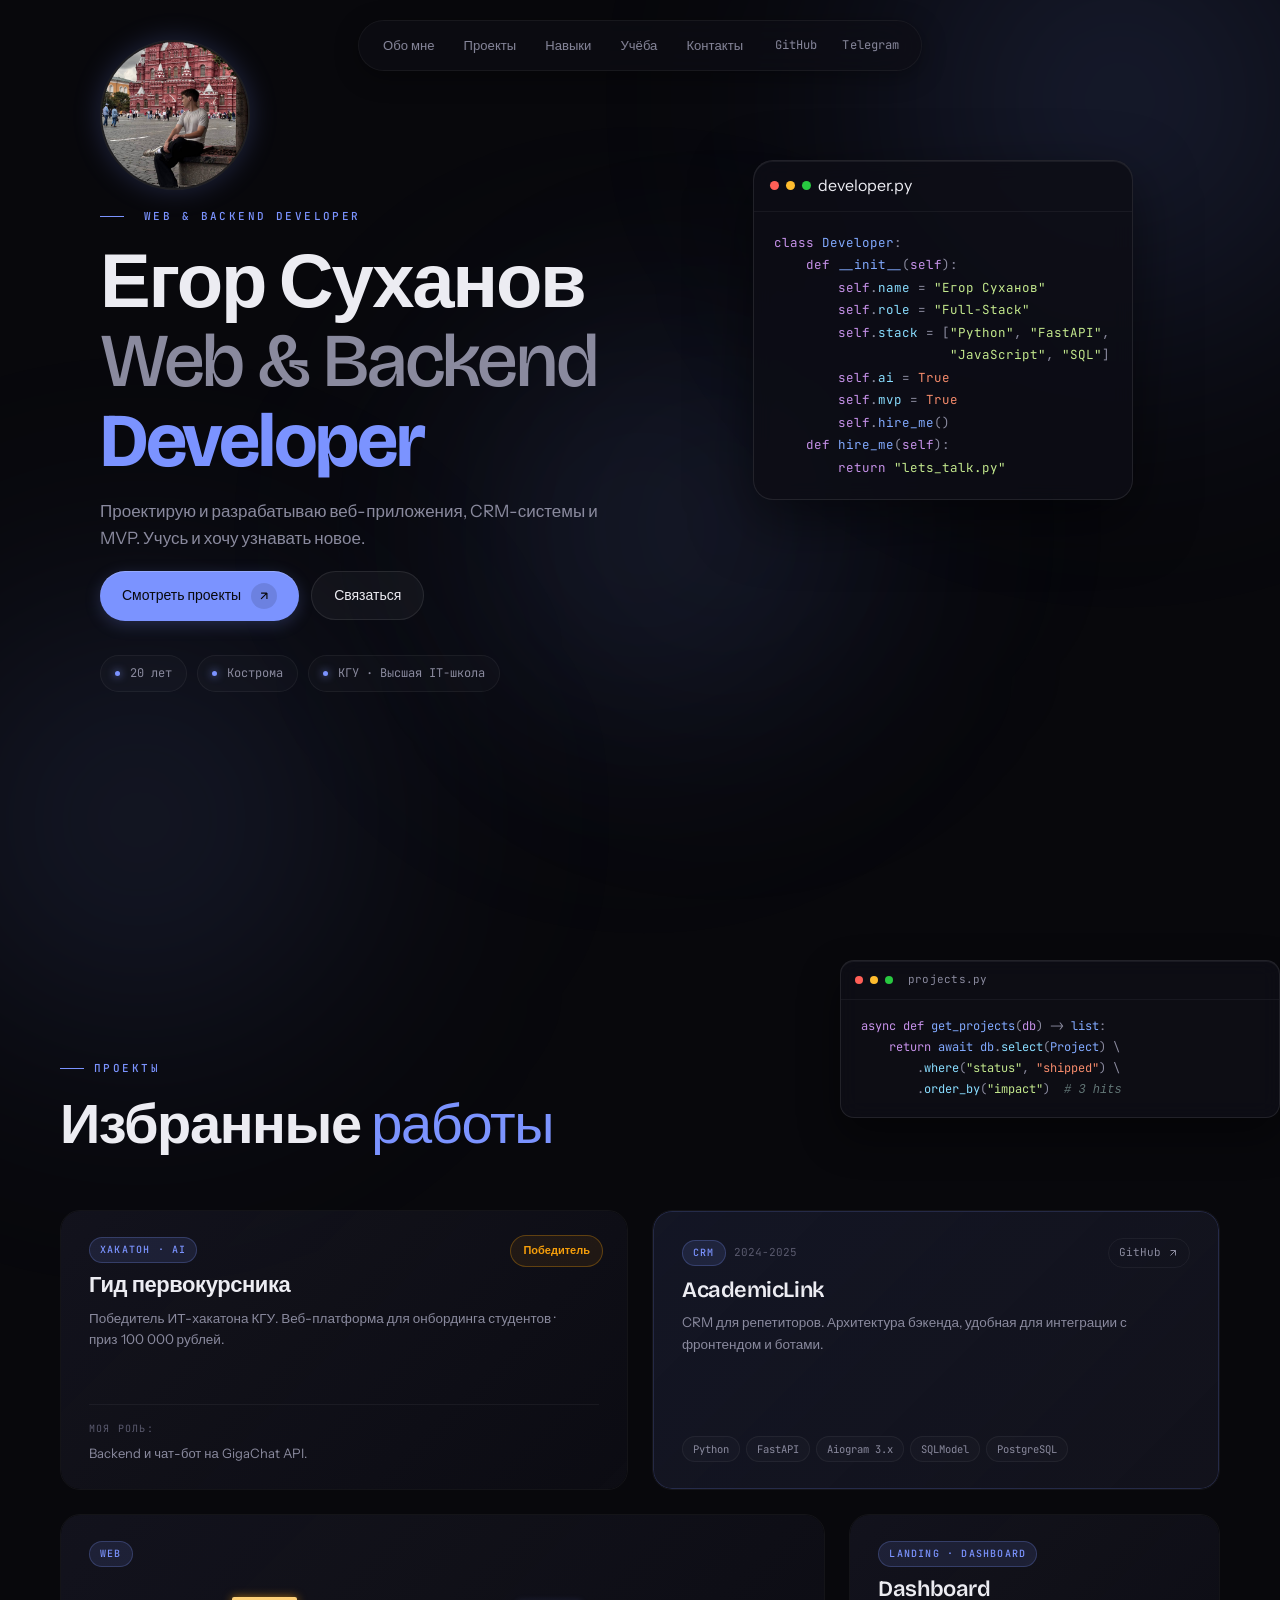
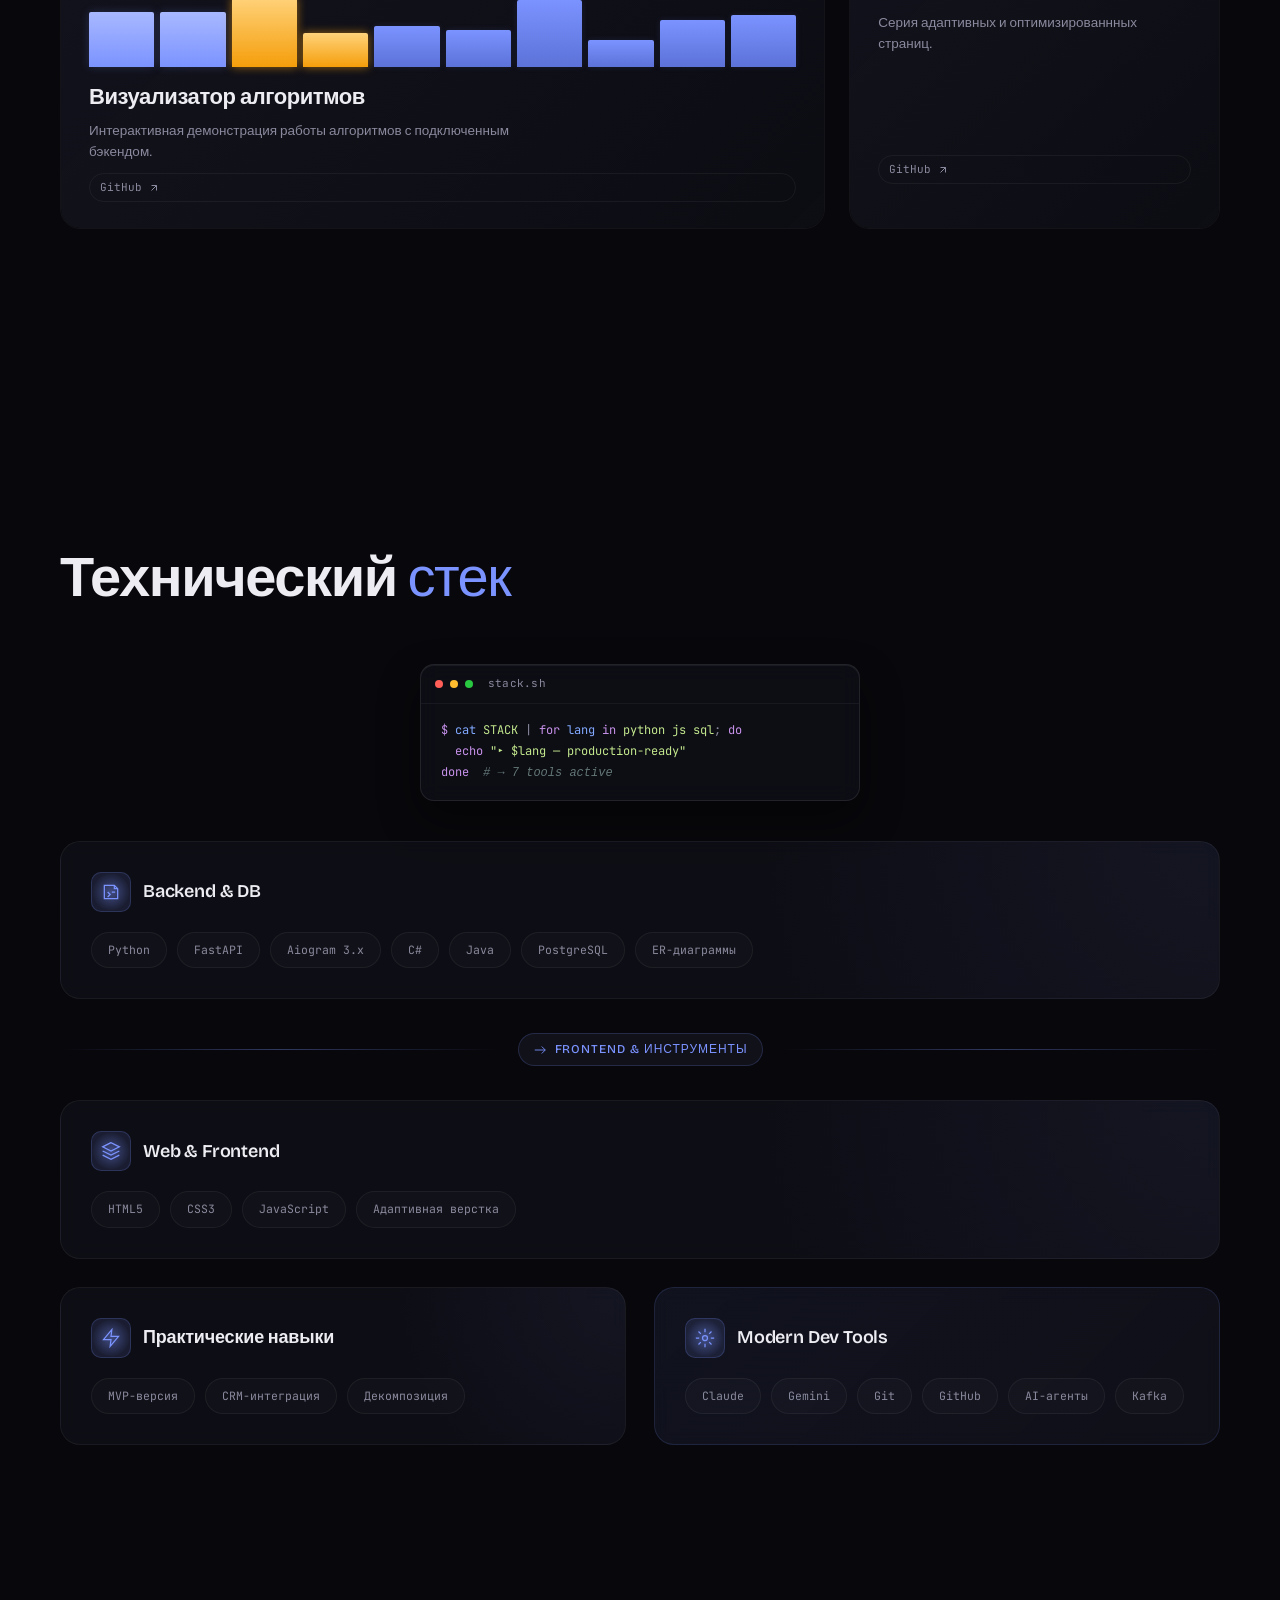
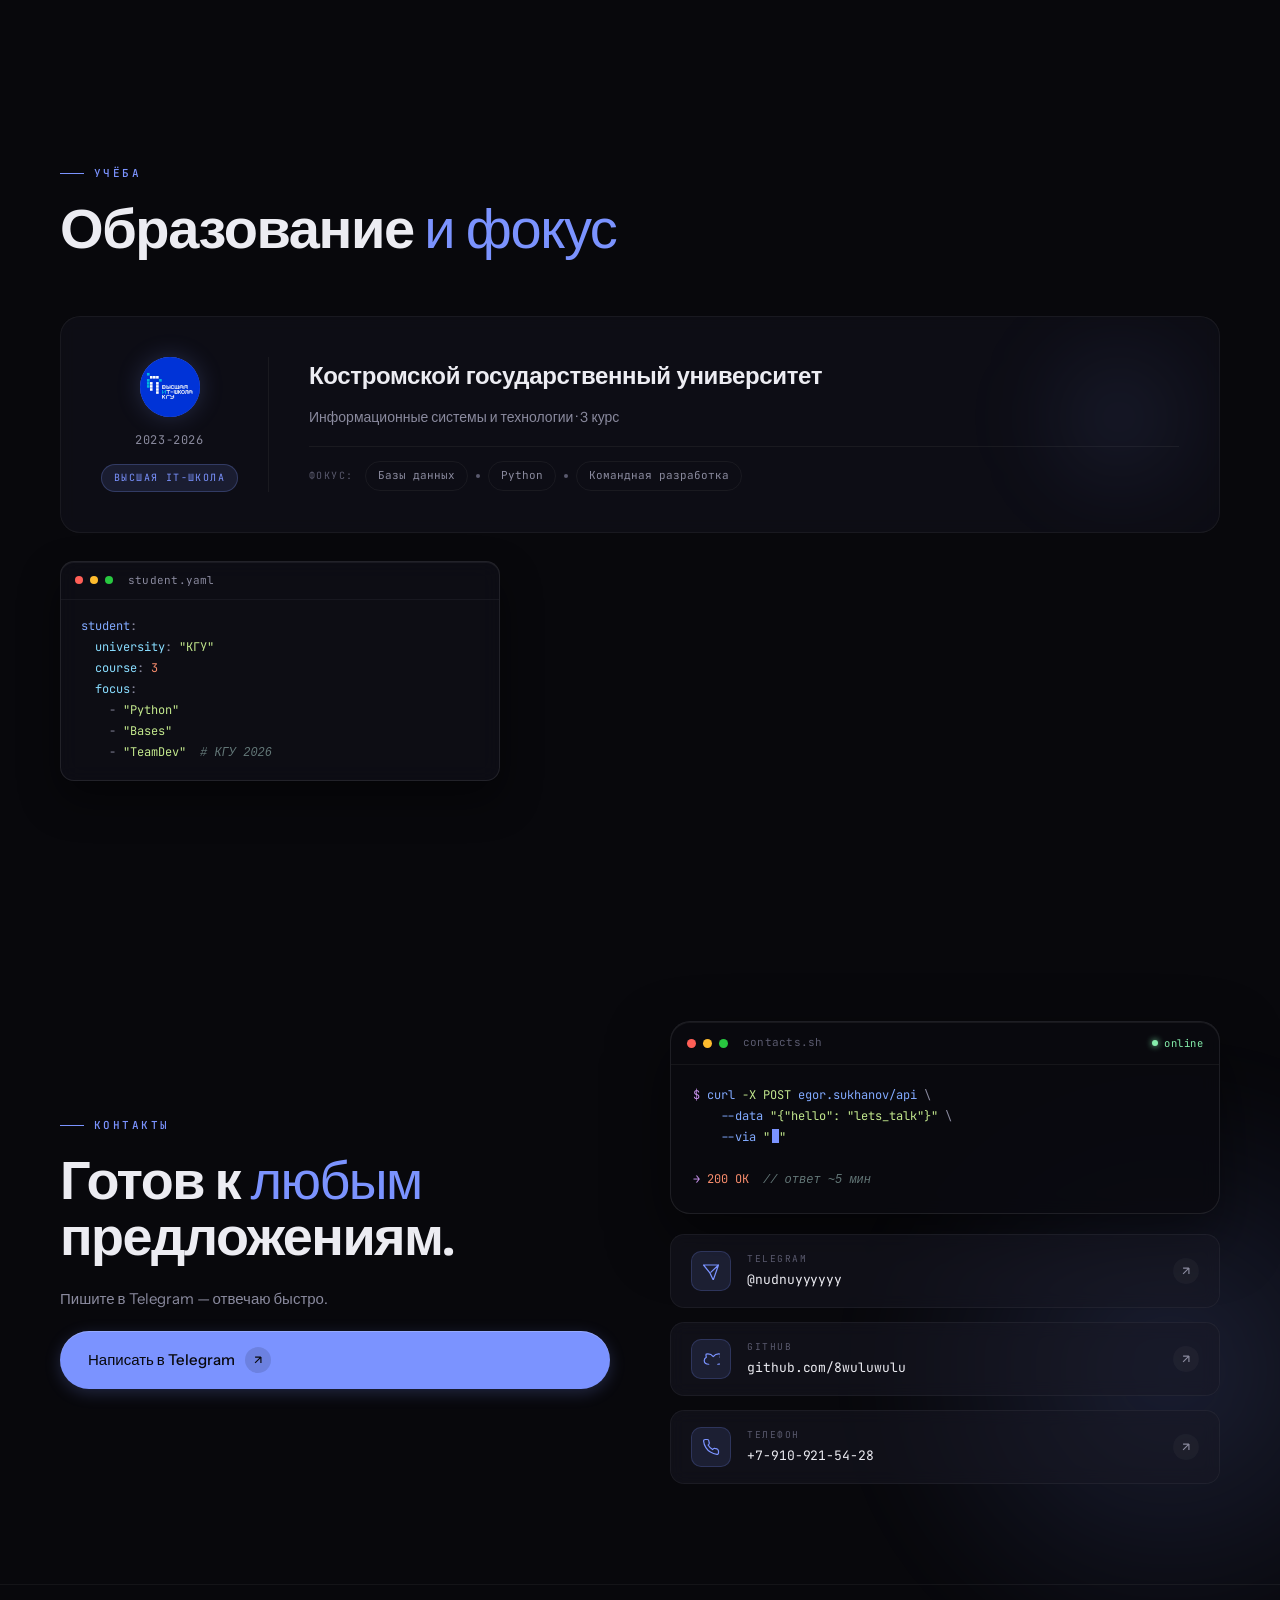
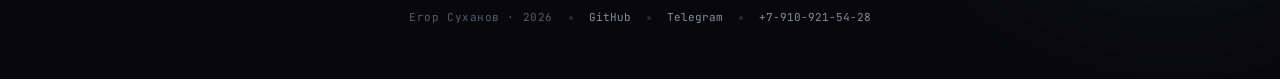
==== commit fb777a33: "v7.6: code-chip фрагменты в Проекты/Навыки/Учёба" ====
--- a/index.html
+++ b/index.html
@@ -3,8 +3,8 @@
 <head>
 <meta charset="UTF-8">
 <meta name="viewport" content="width=device-width, initial-scale=1.0">
-<title>Егор Суханов · Web & Full-Stack Developer</title>
-<meta name="description" content="Портфолио Егора Суханова · Web & Full-Stack Developer. CRM-системы, веб-приложения и MVP.">
+<title>Егор Суханов · Web & Backend Developer</title>
+<meta name="description" content="Портфолио Егора Суханова · Web & Backend Developer. CRM-системы, веб-приложения и MVP.">
 <link rel="preconnect" href="https://fonts.googleapis.com">
 <link rel="preconnect" href="https://fonts.gstatic.com" crossorigin>
 <link href="https://fonts.googleapis.com/css2?family=Bricolage+Grotesque:opsz,wght@12..96,400;12..96,500;12..96,600;12..96,700&family=Instrument+Sans:ital,wght@0,400;0,500;0,600;1,400&family=JetBrains+Mono:wght@400;500&display=swap" rel="stylesheet">
@@ -63,17 +63,17 @@
         </div>
         <span class="hero-eyebrow">
           <span class="eyebrow-dot"></span>
-          Web &amp; Full-Stack Developer
+          Web &amp; Backend Developer
         </span>
 
         <h1 class="hero-headline">
           <span class="hero-line hero-line-1">Егор Суханов</span>
-          <span class="hero-line hero-line-2">Web &amp; Full-Stack</span>
+          <span class="hero-line hero-line-2">Web &amp; Backend</span>
           <span class="hero-line hero-line-3">Developer</span>
         </h1>
 
         <p class="hero-sub">
-          Проектирую и разрабатываю веб-приложения, CRM-системы и MVP. Учусь и хочу получать полезные навыки.
+          Проектирую и разрабатываю веб-приложения, CRM-системы и MVP. Учусь и хочу узнавать новое.
         </p>
 
         <div class="hero-ctas">
@@ -127,8 +127,21 @@
       </h2>
     </div>
 
+    <div class="code-chip projects-chip reveal">
+      <div class="code-chip-bar">
+        <span class="code-chip-dot c-red"></span>
+        <span class="code-chip-dot c-yellow"></span>
+        <span class="code-chip-dot c-green"></span>
+        <span class="code-chip-name">projects.py</span>
+      </div>
+<pre class="code-chip-body"><span class="c-keyword">async def</span> <span class="c-var">get_projects</span>(<span class="c-keyword">db</span>) -> <span class="c-var">list</span>:
+    <span class="c-keyword">return</span> <span class="c-var">await db</span>.<span class="c-key">select</span>(<span class="c-var">Project</span>) \
+        .<span class="c-key">where</span>(<span class="c-str">"status"</span>, <span class="c-bool">"shipped"</span>) \
+        .<span class="c-key">order_by</span>(<span class="c-str">"impact"</span>)  <span class="c-comment"># 3 hits</span></pre>
+    </div>
+
     <div class="projects-grid">
-      <article class="project-card project-card--wide project-card--compact reveal" data-project="hack">
+      <article class="project-card project-card--left project-card--row1 reveal" data-project="hack">
         <div class="project-card-inner">
           <div class="project-header">
             <div class="project-meta">
@@ -136,33 +149,31 @@
               <span class="trophy-badge">Победитель</span>
             </div>
           </div>
-          <h3 class="project-title">Гид первокурсника</h3>
-          <p class="project-subtitle">Победитель ИТ-хакатона КГУ</p>
+          <h3 class="project-title project-title--small">Гид первокурсника</h3>
           <p class="project-desc">
-            Веб-платформа для онбординга студентов. Выиграли 100 000 рублей.
+            Победитель ИТ-хакатона КГУ. Веб-платформа для онбординга студентов · приз 100 000 рублей.
           </p>
           <div class="project-role">
             <span class="role-label">Моя роль:</span>
-            <span class="role-text">Frontend-интерфейс и чат-бот на GigaChat API.</span>
+            <span class="role-text">Backend и чат-бот на GigaChat API.</span>
           </div>
         </div>
       </article>
 
-      <article class="project-card project-card--accent project-card--tall reveal"> 
+      <article class="project-card project-card--accent project-card--right project-card--row1 reveal">
         <div class="project-card-inner">
           <div class="project-header">
             <div class="project-meta">
-              <span class="project-tag">CRM · SaaS</span>
+              <span class="project-tag">CRM</span>
               <span class="project-year">2024-2025</span>
             </div>
             <a href="https://github.com/8wuluwulu" target="_blank" rel="noopener" class="project-link-btn">
               GitHub <svg width="12" height="12" viewBox="0 0 24 24" fill="none" stroke="currentColor" stroke-width="2"><path d="M7 17L17 7M17 7H7M17 7V17"/></svg>
             </a>
           </div>
-          <h3 class="project-title">AcademicLink</h3>
-          <p class="project-subtitle">CRM-система для репетиторов</p>
+          <h3 class="project-title project-title--small">AcademicLink</h3>
           <p class="project-desc">
-            Коммерческий продукт для автоматизации работы репетиторов. Построил архитектуру бэкенда, удобную для интеграции с фронтендом и ботами.
+            CRM для репетиторов. Архитектура бэкенда, удобная для интеграции с фронтендом и ботами.
           </p>
           <div class="project-stack">
             <span>Python</span><span>FastAPI</span><span>Aiogram 3.x</span><span>SQLModel</span><span>PostgreSQL</span>
@@ -170,29 +181,10 @@
         </div>
       </article>
 
-      <article class="project-card project-card--narrow reveal">
+      <article class="project-card project-card--wide project-card--row2 reveal">
         <div class="project-card-inner">
           <div class="project-header">
-            <span class="project-tag">Landing · Dashboard</span>
-          </div>
-          <h3 class="project-title">Dashboard &amp; Web-сервисы</h3>
-          <p class="project-desc">Серия адаптивных и оптимизированных страниц с высоким Performance и быстрым откликом.</p>
-          <div class="project-anima project-anima--sparkline">
-            <svg viewBox="0 0 80 24" preserveAspectRatio="none">
-              <polyline class="spark-path" fill="none" stroke="currentColor" stroke-width="1.5" stroke-linecap="round" stroke-linejoin="round" points="0,18 12,12 24,16 36,6 48,10 60,2 72,8 80,4"/>
-              <polyline class="spark-glow" fill="none" stroke="currentColor" stroke-width="3" stroke-linecap="round" stroke-linejoin="round" opacity="0.35" points="0,18 12,12 24,16 36,6 48,10 60,2 72,8 80,4"/>
-            </svg>
-          </div>
-          <a href="https://github.com/8wuluwulu" target="_blank" rel="noopener" class="project-link-btn">
-            GitHub <svg width="12" height="12" viewBox="0 0 24 24" fill="none" stroke="currentColor" stroke-width="2"><path d="M7 17L17 7M17 7H7M17 7V17"/></svg>
-          </a>
-        </div>
-      </article>
-
-      <article class="project-card project-card--wide reveal">
-        <div class="project-card-inner">
-          <div class="project-header">
-            <span class="project-tag">Web · Demo</span>
+            <span class="project-tag">Web</span>
           </div>
           <div class="algo-visual">
             <div class="algo-bar" style="--h:45%"></div>
@@ -206,15 +198,33 @@
             <div class="algo-bar" style="--h:28%"></div>
             <div class="algo-bar" style="--h:78%"></div>
           </div>
-          <h3 class="project-title">Визуализатор алгоритмов</h3>
+          <h3 class="project-title project-title--small">Визуализатор алгоритмов</h3>
           <p class="project-desc">Интерактивная демонстрация работы алгоритмов с подключенным бэкендом.</p>
           <a href="https://algoviz-mvp.onrender.com/" target="_blank" rel="noopener" class="project-link-btn">
-            Демо <svg width="12" height="12" viewBox="0 0 24 24" fill="none" stroke="currentColor" stroke-width="2"><path d="M7 17L17 7M17 7H7M17 7V17"/></svg>
+            GitHub <svg width="12" height="12" viewBox="0 0 24 24" fill="none" stroke="currentColor" stroke-width="2"><path d="M7 17L17 7M17 7H7M17 7V17"/></svg>
           </a>
         </div>
       </article>
 
-      
+      <article class="project-card project-card--narrow project-card--row2 reveal">
+        <div class="project-card-inner">
+          <div class="project-header">
+            <span class="project-tag">Landing · Dashboard</span>
+          </div>
+          <h3 class="project-title project-title--small">Dashboard</h3>
+          <p class="project-desc">Серия адаптивных и оптимизированнных страниц.</p>
+          <div class="project-anima project-anima--sparkline">
+            <svg viewBox="0 0 80 24" preserveAspectRatio="none">
+              <polyline class="spark-path" fill="none" stroke="currentColor" stroke-width="1.5" stroke-linecap="round" stroke-linejoin="round" points="0,18 12,12 24,16 36,6 48,10 60,2 72,8 80,4"/>
+              <polyline class="spark-glow" fill="none" stroke="currentColor" stroke-width="3" stroke-linecap="round" stroke-linejoin="round" opacity="0.35" points="0,18 12,12 24,16 36,6 48,10 60,2 72,8 80,4"/>
+            </svg>
+          </div>
+          <a href="https://github.com/8wuluwulu" target="_blank" rel="noopener" class="project-link-btn">
+            GitHub <svg width="12" height="12" viewBox="0 0 24 24" fill="none" stroke="currentColor" stroke-width="2"><path d="M7 17L17 7M17 7H7M17 7V17"/></svg>
+          </a>
+        </div>
+      </article>
+
     </div>
   </div>
 </section>
@@ -225,6 +235,18 @@
       <h2 class="section-title">
         Технический <em>стек</em>
       </h2>
+    </div>
+
+    <div class="code-chip skills-chip reveal">
+      <div class="code-chip-bar">
+        <span class="code-chip-dot c-red"></span>
+        <span class="code-chip-dot c-yellow"></span>
+        <span class="code-chip-dot c-green"></span>
+        <span class="code-chip-name">stack.sh</span>
+      </div>
+<pre class="code-chip-body"><span class="c-keyword">$</span> <span class="c-var">cat</span> <span class="c-str">STACK</span> | <span class="c-keyword">for</span> <span class="c-var">lang</span> <span class="c-keyword">in</span> <span class="c-str">python js sql</span>; <span class="c-keyword">do</span>
+  <span class="c-keyword">echo</span> <span class="c-str">"▸ $lang — production-ready"</span>
+<span class="c-keyword">done</span>  <span class="c-comment"># → 7 tools active</span></pre>
     </div>
 
     <div class="skills-grid">
@@ -315,6 +337,22 @@
         </div>
       </div>
     </div>
+
+    <div class="code-chip education-chip reveal">
+      <div class="code-chip-bar">
+        <span class="code-chip-dot c-red"></span>
+        <span class="code-chip-dot c-yellow"></span>
+        <span class="code-chip-dot c-green"></span>
+        <span class="code-chip-name">student.yaml</span>
+      </div>
+<pre class="code-chip-body"><span class="c-var">student</span>:
+  <span class="c-key">university</span>: <span class="c-str">"КГУ"</span>
+  <span class="c-key">course</span>: <span class="c-bool">3</span>
+  <span class="c-key">focus</span>:
+    - <span class="c-str">"Python"</span>
+    - <span class="c-str">"Bases"</span>
+    - <span class="c-str">"TeamDev"</span>  <span class="c-comment"># КГУ 2026</span></pre>
+    </div>
   </div>
 </section>
 
@@ -327,24 +365,68 @@
           Готов к <em>любым</em><br>предложениям.
         </h2>
         <p class="contact-sub">
-          Пишите в Telegram.
+          Пишите в Telegram — отвечаю быстро.
         </p>
         <a href="https://t.me/nudnuyyyyyy" target="_blank" rel="noopener" class="btn btn-primary btn-large">
           Написать в Telegram
+          <span class="btn-icon"><svg width="14" height="14" viewBox="0 0 24 24" fill="none" stroke="currentColor" stroke-width="2"><path d="M7 17L17 7M17 7H7M17 7V17"/></svg></span>
         </a>
       </div>
+
       <div class="contact-right">
-        <div class="contact-item">
-          <span class="contact-label">Telegram</span>
-          <a href="https://t.me/nudnuyyyyyy" target="_blank" rel="noopener" class="contact-value">@nudnuyyyyyy</a>
-        </div>
-        <div class="contact-item">
-          <span class="contact-label">GitHub</span>
-          <a href="https://github.com/8wuluwulu" target="_blank" rel="noopener" class="contact-value">8wuluwulu</a>
-        </div>
-        <div class="contact-item">
-          <span class="contact-label">Телефон</span>
-          <a href="tel:+79109215428" class="contact-value">+7-910-921-54-28</a>
+        <div class="contact-window reveal">
+          <div class="contact-window-bar">
+            <span class="cw-dot c-red"></span>
+            <span class="cw-dot c-yellow"></span>
+            <span class="cw-dot c-green"></span>
+            <span class="cw-filename">contacts.sh</span>
+            <span class="cw-status"><span class="cw-status-dot"></span>online</span>
+          </div>
+          <pre class="contact-window-code">
+<span class="c-keyword">$</span> <span class="c-var">curl</span> <span class="c-str">-X POST</span> <span class="c-var">egor.sukhanov/api</span> \
+    <span class="c-var">--data</span> <span class="c-str">"{&quot;hello&quot;: &quot;lets_talk&quot;}"</span> \
+    <span class="c-var">--via</span> <span class="c-str">"<span id="contactTyping"></span>"</span>
+
+<span class="c-keyword">→</span> <span class="c-bool">200 OK</span>  <span class="c-comment">// ответ ~5 мин</span></pre>
+        </div>
+
+        <div class="contact-links">
+          <a href="https://t.me/nudnuyyyyyy" target="_blank" rel="noopener" class="contact-card reveal">
+            <span class="contact-card-icon">
+              <svg width="18" height="18" viewBox="0 0 24 24" fill="none" stroke="currentColor" stroke-width="1.6" stroke-linecap="round" stroke-linejoin="round"><path d="M22 4L12 13.5M22 4l-7 20-4.5-9.5L2 4l20 0z"/></svg>
+            </span>
+            <div class="contact-card-body">
+              <span class="contact-card-label">Telegram</span>
+              <span class="contact-card-value">@nudnuyyyyyy</span>
+            </div>
+            <span class="contact-card-arrow">
+              <svg width="14" height="14" viewBox="0 0 24 24" fill="none" stroke="currentColor" stroke-width="2"><path d="M7 17L17 7M17 7H7M17 7V17"/></svg>
+            </span>
+          </a>
+          <a href="https://github.com/8wuluwulu" target="_blank" rel="noopener" class="contact-card reveal">
+            <span class="contact-card-icon">
+              <svg width="18" height="18" viewBox="0 0 24 24" fill="none" stroke="currentColor" stroke-width="1.6" stroke-linecap="round" stroke-linejoin="round"><path d="M9 19c-4.5 0-6-2-6-5 0-2 1.3-3.6 2.8-4.4-.3-.9-.5-1.7-.5-2.6 0-.6.1-1.1.3-1.6 3.4-.6 7.2.5 9.4 3.3 2.2-2.8 6-3.9 9.4-3.3.2.5.3 1 .3 1.6 0 .9-.2 1.7-.5 2.6 1.5.8 2.8 2.4 2.8 4.4 0 3-1.5 5-6 5"/></svg>
+            </span>
+            <div class="contact-card-body">
+              <span class="contact-card-label">GitHub</span>
+              <span class="contact-card-value">github.com/8wuluwulu</span>
+            </div>
+            <span class="contact-card-arrow">
+              <svg width="14" height="14" viewBox="0 0 24 24" fill="none" stroke="currentColor" stroke-width="2"><path d="M7 17L17 7M17 7H7M17 7V17"/></svg>
+            </span>
+          </a>
+          <a href="tel:+79109215428" class="contact-card reveal">
+            <span class="contact-card-icon">
+              <svg width="18" height="18" viewBox="0 0 24 24" fill="none" stroke="currentColor" stroke-width="1.6" stroke-linecap="round" stroke-linejoin="round"><path d="M22 16.9v3a2 2 0 01-2.2 2 19.8 19.8 0 01-8.6-3.1 19.5 19.5 0 01-6-6 19.8 19.8 0 01-3.1-8.7A2 2 0 014.1 2h3a2 2 0 012 1.7c.1.9.3 1.8.5 2.7a2 2 0 01-.5 2l-1 1a16 16 0 006 6l1-1a2 2 0 012-.5c.9.2 1.8.4 2.7.5a2 2 0 011.7 2z"/></svg>
+            </span>
+            <div class="contact-card-body">
+              <span class="contact-card-label">Телефон</span>
+              <span class="contact-card-value">+7-910-921-54-28</span>
+            </div>
+            <span class="contact-card-arrow">
+              <svg width="14" height="14" viewBox="0 0 24 24" fill="none" stroke="currentColor" stroke-width="2"><path d="M7 17L17 7M17 7H7M17 7V17"/></svg>
+            </span>
+          </a>
         </div>
       </div>
     </div>
--- a/css/style.css
+++ b/css/style.css
@@ -639,6 +639,77 @@
 .c-key { color: #89ddff; }
 .c-str { color: #c3e88d; }
 .c-bool { color: #f78c6c; }
+.c-comment { color: #637777; font-style: italic; }
+
+/* ---------- Compact Code Chip (per-section) ---------- */
+.code-chip {
+  width: 100%;
+  max-width: 440px;
+  border-radius: 14px;
+  border: 1px solid var(--border-soft);
+  background: rgba(14, 14, 22, 0.88);
+  backdrop-filter: blur(10px);
+  -webkit-backdrop-filter: blur(10px);
+  overflow: hidden;
+  box-shadow:
+    0 18px 40px rgba(0, 0, 0, 0.45),
+    inset 0 1px 0 rgba(255, 255, 255, 0.06);
+}
+
+.code-chip-bar {
+  display: flex;
+  align-items: center;
+  gap: 7px;
+  padding: 10px 14px;
+  border-bottom: 1px solid var(--border-hair);
+}
+
+.code-chip-dot {
+  width: 8px;
+  height: 8px;
+  border-radius: 50%;
+}
+
+.code-chip-name {
+  margin-left: 8px;
+  font-family: var(--font-mono);
+  font-size: 11px;
+  color: var(--text-secondary);
+  letter-spacing: 0.02em;
+}
+
+.code-chip-body {
+  padding: 16px 20px;
+  font-family: var(--font-mono);
+  font-size: 12px;
+  line-height: 1.75;
+  color: var(--text-secondary);
+  white-space: pre;
+  overflow-x: hidden;
+}
+
+/* Section-specific chip placement */
+.projects-chip {
+  position: absolute;
+  top: 60px;
+  right: 0;
+}
+
+.skills-chip {
+  margin: 0 auto 40px;
+}
+
+.education-chip {
+  margin-top: 28px;
+}
+
+@media (max-width: 768px) {
+  .projects-chip {
+    position: static;
+    margin: 0 auto 32px;
+    max-width: 100%;
+  }
+}
 
 /* ---------- Section Common ---------- */
 .section {
@@ -809,22 +880,41 @@
 .projects-grid {
   display: grid;
   grid-template-columns: repeat(12, 1fr);
+  grid-auto-rows: minmax(280px, auto);
   gap: 24px;
 }
 
 .project-card {
-  padding: 1.5px;
+  padding: 0;
   border-radius: var(--radius-lg);
   border: 1px solid var(--border-hair);
-  background: rgba(24, 24, 36, 0.3);
+  background: transparent;
+  display: flex;
+  min-height: 0;
+  overflow: hidden;
   transition: border-color 0.5s var(--ease-smooth), transform 0.5s var(--ease-premium), box-shadow 0.5s var(--ease-smooth);
-  min-height: 240px;
-}
-
-.project-card--wide { grid-column: span 8; grid-row: span 2; }
-.project-card--tall { grid-column: span 4; grid-row: span 2; }
-.project-card--narrow { grid-column: span 4; }
-.project-card--compact { grid-row: span 1; }
+}
+
+.project-card-inner {
+  position: relative;
+  flex: 1;
+  padding: 26px 28px;
+  border-radius: calc(var(--radius-lg) - 1px);
+  background: linear-gradient(135deg, rgba(20, 20, 30, 0.92), rgba(14, 14, 22, 0.75));
+  display: flex;
+  flex-direction: column;
+  gap: 10px;
+  overflow: hidden;
+}
+
+/* Regular 12-col layout — explicit row + column placement,
+   so every card sits flush in a row without wrapping. */
+.project-card--left  { grid-column: span 6; }
+.project-card--right { grid-column: span 6; }
+.project-card--wide  { grid-column: span 8; }
+.project-card--narrow{ grid-column: span 4; }
+.project-card--row1  { grid-row: 1; }
+.project-card--row2  { grid-row: 2; }
 
 .project-card:hover {
   border-color: var(--border-soft);
@@ -832,21 +922,9 @@
   box-shadow: 0 20px 40px rgba(0, 0, 0, 0.3);
 }
 
-.project-card-inner {
-  position: relative;
-  flex: 1;
-  padding: 28px;
-  border-radius: calc(var(--radius-lg) - 2px);
-  background: linear-gradient(135deg, rgba(20, 20, 30, 0.8), rgba(14, 14, 22, 0.6));
-  display: flex;
-  flex-direction: column;
-  gap: 12px;
-  overflow: hidden;
-}
-
 .project-card--accent .project-card-inner {
-  background: linear-gradient(135deg, rgba(123, 147, 255, 0.08), rgba(20, 20, 30, 0.8));
-  border: 1px solid rgba(123, 147, 255, 0.15);
+  background: linear-gradient(135deg, rgba(123, 147, 255, 0.10), rgba(20, 20, 30, 0.85));
+  border: 1px solid rgba(123, 147, 255, 0.18);
 }
 
 .project-header {
@@ -1223,14 +1301,13 @@
   display: flex;
   align-items: flex-end;
   justify-content: flex-start;
-  gap: 5px;
+  gap: 6px;
   height: 90px;
   width: 100%;
   margin-bottom: 8px;
-  padding: 8px 12px;
-  border-radius: var(--radius-sm);
-  background: rgba(123, 147, 255, 0.04);
-  border: 1px solid rgba(123, 147, 255, 0.08);
+  padding: 0;
+  background: transparent;
+  border: none;
 }
 .algo-bar {
   flex: 1;
@@ -1252,14 +1329,31 @@
 .algo-visual.sorted .algo-bar:nth-child(8) { height: 74%; }
 .algo-visual.sorted .algo-bar:nth-child(9) { height: 80%; }
 .algo-visual.sorted .algo-bar:nth-child(10) { height: 86%; }
+
+/* Green celebration wave — triggered per-bar after sort completes.
+   The bars light up green one by one, then settle into a steady green glow. */
 .algo-visual.sorted .algo-bar {
-  background: linear-gradient(180deg, #86efac, #22c55e);
-  box-shadow: 0 0 12px rgba(34, 197, 94, 0.7);
-}
-.algo-visual.sorted {
-  border-color: rgba(34, 197, 94, 0.35);
-  background: rgba(34, 197, 94, 0.08);
-  box-shadow: 0 0 24px rgba(34, 197, 94, 0.18) inset;
+  animation: barGreenWave 0.9s var(--ease-premium) forwards, barGreenIdle 2.4s ease-in-out 1s infinite;
+}
+.algo-visual.sorted .algo-bar:nth-child(1)  { animation-delay: 0s, 1s; }
+.algo-visual.sorted .algo-bar:nth-child(2)  { animation-delay: 0.06s, 1.06s; }
+.algo-visual.sorted .algo-bar:nth-child(3)  { animation-delay: 0.12s, 1.12s; }
+.algo-visual.sorted .algo-bar:nth-child(4)  { animation-delay: 0.18s, 1.18s; }
+.algo-visual.sorted .algo-bar:nth-child(5)  { animation-delay: 0.24s, 1.24s; }
+.algo-visual.sorted .algo-bar:nth-child(6)  { animation-delay: 0.30s, 1.30s; }
+.algo-visual.sorted .algo-bar:nth-child(7)  { animation-delay: 0.36s, 1.36s; }
+.algo-visual.sorted .algo-bar:nth-child(8)  { animation-delay: 0.42s, 1.42s; }
+.algo-visual.sorted .algo-bar:nth-child(9)  { animation-delay: 0.48s, 1.48s; }
+.algo-visual.sorted .algo-bar:nth-child(10) { animation-delay: 0.54s, 1.54s; }
+
+@keyframes barGreenWave {
+  0%   { background: linear-gradient(180deg, var(--accent), var(--accent-dim)); box-shadow: 0 0 6px var(--accent-glow); transform: scaleY(1); }
+  40%  { background: linear-gradient(180deg, #86efac, #22c55e); box-shadow: 0 0 22px rgba(34, 197, 94, 1), 0 0 44px rgba(34, 197, 94, 0.6); transform: scaleY(1.06); }
+  100% { background: linear-gradient(180deg, #86efac, #22c55e); box-shadow: 0 0 14px rgba(34, 197, 94, 0.8), 0 0 28px rgba(34, 197, 94, 0.4); transform: scaleY(1); }
+}
+@keyframes barGreenIdle {
+  0%, 100% { box-shadow: 0 0 10px rgba(34, 197, 94, 0.6), 0 0 20px rgba(34, 197, 94, 0.3); }
+  50%      { box-shadow: 0 0 18px rgba(34, 197, 94, 0.95), 0 0 36px rgba(34, 197, 94, 0.55); }
 }
 /* Shuffling back at end of cycle */
 .algo-visual.shuffle .algo-bar {
@@ -1566,13 +1660,29 @@
 /* ---------- Contact ---------- */
 .section-contact {
   padding: 80px 0 100px;
+  position: relative;
+}
+.section-contact::before {
+  content: "";
+  position: absolute;
+  top: 120px;
+  right: -200px;
+  width: 620px;
+  height: 620px;
+  background: radial-gradient(circle, rgba(123, 147, 255, 0.16) 0%, rgba(123, 147, 255, 0.05) 45%, transparent 72%);
+  border-radius: 50%;
+  filter: blur(30px);
+  pointer-events: none;
+  z-index: 0;
 }
 
 .contact-inner {
   display: grid;
-  grid-template-columns: 1.2fr 1fr;
+  grid-template-columns: 1fr 1fr;
   gap: 60px;
   align-items: center;
+  position: relative;
+  z-index: 1;
 }
 
 .contact-left {
@@ -1584,9 +1694,9 @@
 .contact-title {
   font-family: var(--font-display);
   font-weight: 600;
-  font-size: clamp(30px, 4.5vw, 50px);
-  line-height: 1.05;
-  letter-spacing: -0.025em;
+  font-size: clamp(32px, 4.5vw, 54px);
+  line-height: 1.04;
+  letter-spacing: -0.028em;
   color: var(--text-primary);
 }
 
@@ -1603,51 +1713,193 @@
   max-width: 440px;
 }
 
-.contact-right {
+/* ---------- Contact "terminal" window ---------- */
+.contact-window {
+  width: 100%;
+  border-radius: var(--radius-lg);
+  border: 1px solid var(--border-soft);
+  background: rgba(10, 10, 16, 0.85);
+  backdrop-filter: blur(10px);
+  -webkit-backdrop-filter: blur(10px);
+  overflow: hidden;
+  box-shadow:
+    0 24px 60px rgba(0, 0, 0, 0.5),
+    inset 0 1px 0 rgba(255, 255, 255, 0.06);
+}
+
+.contact-window-bar {
+  display: flex;
+  align-items: center;
+  gap: 7px;
+  padding: 12px 16px;
+  border-bottom: 1px solid var(--border-hair);
+}
+
+.cw-dot {
+  width: 9px;
+  height: 9px;
+  border-radius: 50%;
+}
+.cw-filename {
+  margin-left: 8px;
+  font-family: var(--font-mono);
+  font-size: 11px;
+  color: var(--text-muted);
+  letter-spacing: 0.02em;
+}
+.cw-status {
+  margin-left: auto;
+  display: inline-flex;
+  align-items: center;
+  gap: 6px;
+  font-family: var(--font-mono);
+  font-size: 10.5px;
+  color: #86efac;
+  letter-spacing: 0.04em;
+}
+.cw-status-dot {
+  width: 6px;
+  height: 6px;
+  border-radius: 50%;
+  background: #86efac;
+  box-shadow: 0 0 6px #86efac;
+  animation: cwPing 1.8s ease-out infinite;
+}
+@keyframes cwPing {
+  0%, 100% { opacity: 1; transform: scale(1); }
+  50%      { opacity: 0.5; transform: scale(0.85); }
+}
+
+.contact-window-code {
+  padding: 20px 22px 22px;
+  font-family: var(--font-mono);
+  font-size: 12px;
+  line-height: 1.75;
+  color: var(--text-secondary);
+  white-space: pre;
+  overflow-x: hidden;
+}
+
+/* ---------- Contact link cards ---------- */
+.contact-links {
+  display: grid;
+  gap: 14px;
+  margin-top: 20px;
+}
+
+.contact-card {
+  display: grid;
+  grid-template-columns: auto 1fr auto;
+  align-items: center;
+  gap: 16px;
+  padding: 16px 20px;
+  border-radius: var(--radius-md);
+  border: 1px solid var(--border-hair);
+  background: rgba(24, 24, 36, 0.5);
+  backdrop-filter: blur(8px);
+  -webkit-backdrop-filter: blur(8px);
+  transition: all 0.5s var(--ease-premium);
+  position: relative;
+  overflow: hidden;
+}
+.contact-card::before {
+  content: "";
+  position: absolute;
+  left: 0; top: 0; bottom: 0;
+  width: 3px;
+  background: var(--accent);
+  opacity: 0;
+  transform: scaleY(0.6);
+  transform-origin: center;
+  transition: opacity 0.5s var(--ease-smooth), transform 0.5s var(--ease-premium);
+}
+.contact-card:hover {
+  border-color: rgba(123, 147, 255, 0.35);
+  background: rgba(30, 30, 46, 0.7);
+  transform: translateX(4px);
+  box-shadow: 0 12px 28px rgba(0, 0, 0, 0.35);
+}
+.contact-card:hover::before {
+  opacity: 1;
+  transform: scaleY(1);
+}
+
+.contact-card-icon {
+  width: 40px;
+  height: 40px;
+  border-radius: 10px;
+  background: var(--accent-glow);
+  border: 1px solid rgba(123, 147, 255, 0.2);
+  display: flex;
+  align-items: center;
+  justify-content: center;
+  color: var(--accent);
+  flex-shrink: 0;
+  transition: background 0.4s var(--ease-smooth), box-shadow 0.4s var(--ease-smooth);
+}
+.contact-card:hover .contact-card-icon {
+  background: var(--accent-glow-strong);
+  box-shadow: 0 0 14px var(--accent-glow-strong);
+}
+
+.contact-card-body {
   display: flex;
   flex-direction: column;
-  gap: 0;
-  border: 1px solid var(--border-hair);
-  border-radius: var(--radius-lg);
-  background: rgba(24, 24, 36, 0.4);
-  overflow: hidden;
-}
-
-.contact-item {
-  display: grid;
-  grid-template-columns: 120px 1fr;
-  align-items: center;
-  padding: 18px 24px;
-  gap: 16px;
-  border-bottom: 1px solid var(--border-hair);
-  transition: background 0.3s var(--ease-smooth);
-}
-
-.contact-item:last-child {
-  border-bottom: none;
-}
-
-.contact-item:hover {
-  background: rgba(255, 255, 255, 0.02);
-}
-
-.contact-label {
-  font-family: var(--font-mono);
-  font-size: 10px;
-  letter-spacing: 0.14em;
+  gap: 3px;
+  min-width: 0;
+}
+.contact-card-label {
+  font-family: var(--font-mono);
+  font-size: 9.5px;
+  letter-spacing: 0.16em;
   text-transform: uppercase;
   color: var(--text-muted);
 }
-
-.contact-value {
-  font-family: var(--font-mono);
-  font-size: 13.5px;
+.contact-card-value {
+  font-family: var(--font-mono);
+  font-size: 13px;
   color: var(--text-primary);
+  letter-spacing: -0.005em;
+  white-space: nowrap;
+  overflow: hidden;
+  text-overflow: ellipsis;
   transition: color 0.3s var(--ease-smooth);
 }
-
-.contact-value:hover {
-  color: var(--accent);
+.contact-card:hover .contact-card-value {
+  color: var(--accent);
+}
+
+.contact-card-arrow {
+  display: inline-flex;
+  align-items: center;
+  justify-content: center;
+  width: 26px;
+  height: 26px;
+  border-radius: 50%;
+  background: rgba(255, 255, 255, 0.03);
+  color: var(--text-secondary);
+  transition: color 0.4s var(--ease-smooth), background 0.4s var(--ease-smooth), transform 0.4s var(--ease-premium);
+  flex-shrink: 0;
+}
+.contact-card:hover .contact-card-arrow {
+  color: var(--accent);
+  background: rgba(123, 147, 255, 0.15);
+  transform: translateX(2px);
+}
+
+/* typing caret blink inside the terminal */
+.contact-window-code #contactTyping::after {
+  content: "";
+  display: inline-block;
+  width: 7px;
+  height: 14px;
+  margin-left: 2px;
+  background: var(--accent);
+  vertical-align: -2px;
+  animation: caretBlink 1s steps(2) infinite;
+}
+@keyframes caretBlink {
+  50% { opacity: 0; }
 }
 
 /* ---------- Footer ---------- */
@@ -1737,7 +1989,7 @@
 
   .contact-inner {
     grid-template-columns: 1fr;
-    gap: 40px;
+    gap: 32px;
   }
 
   .edu-card {
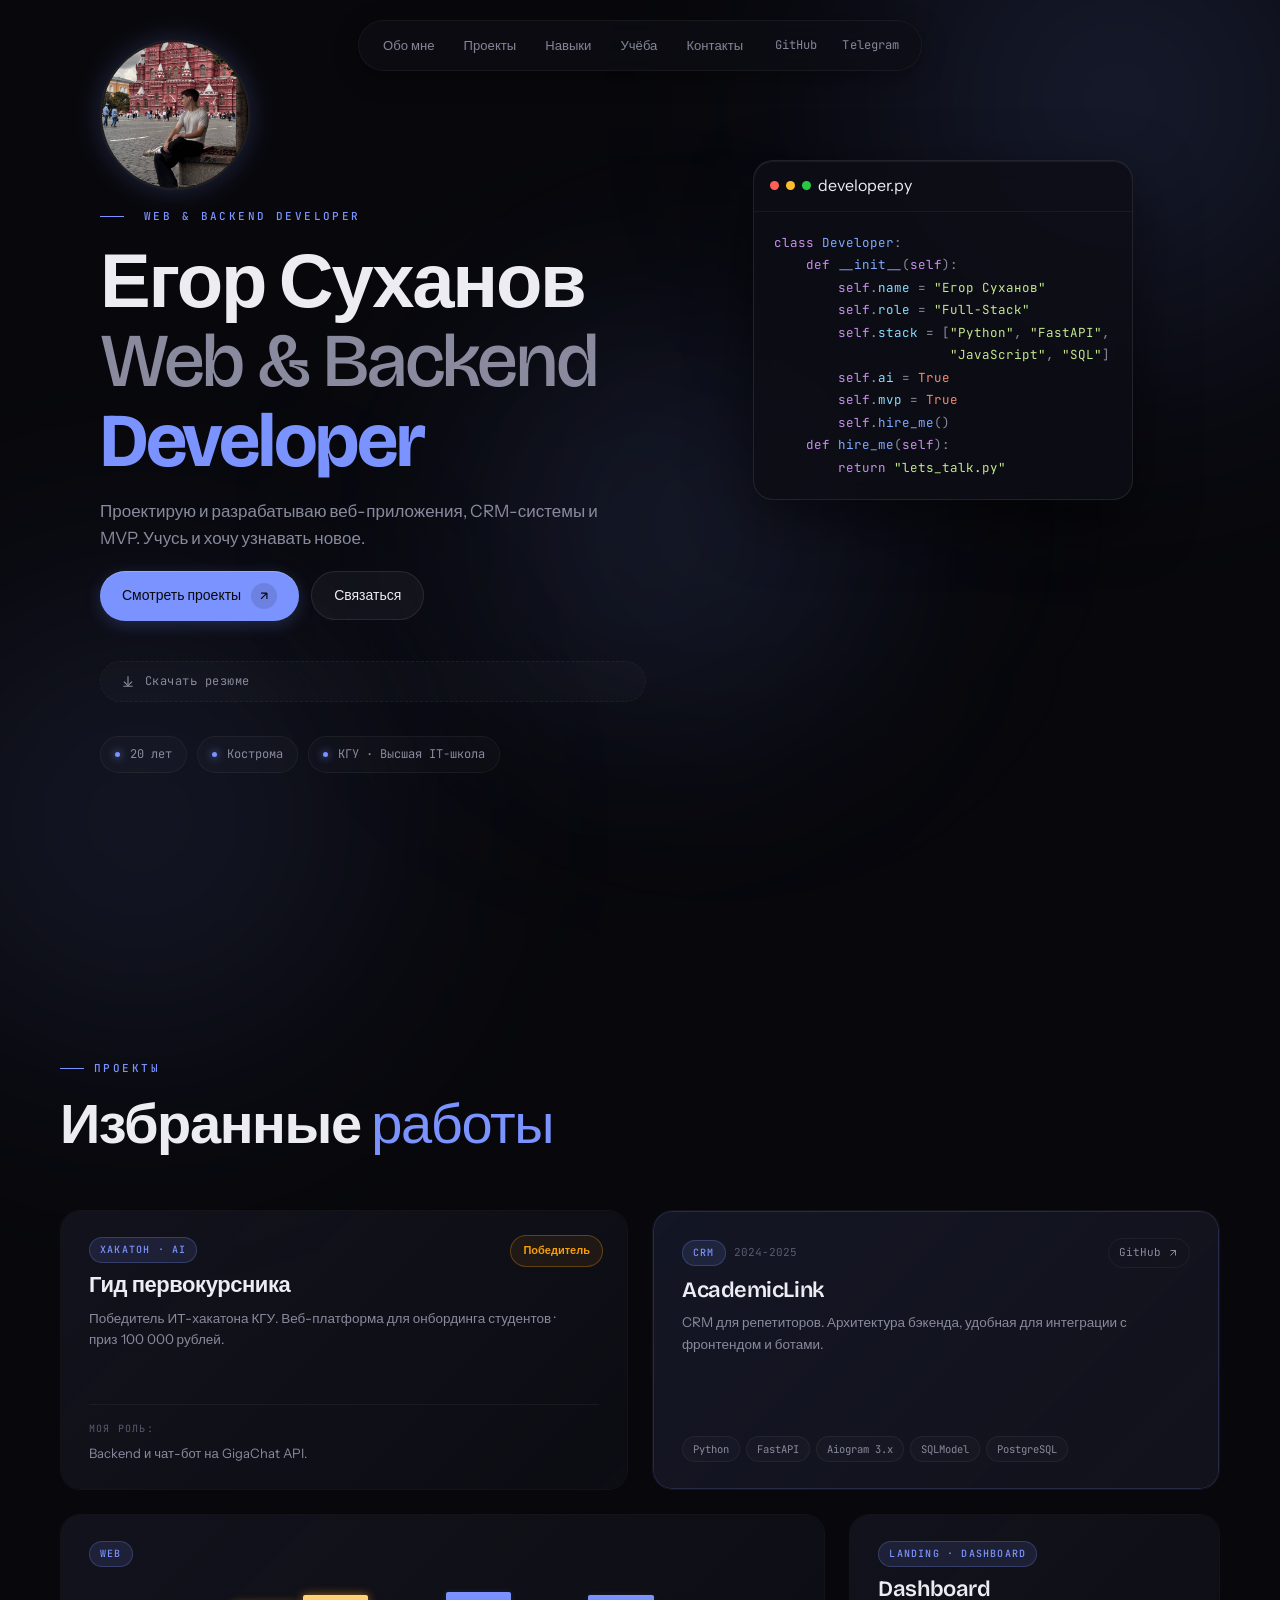
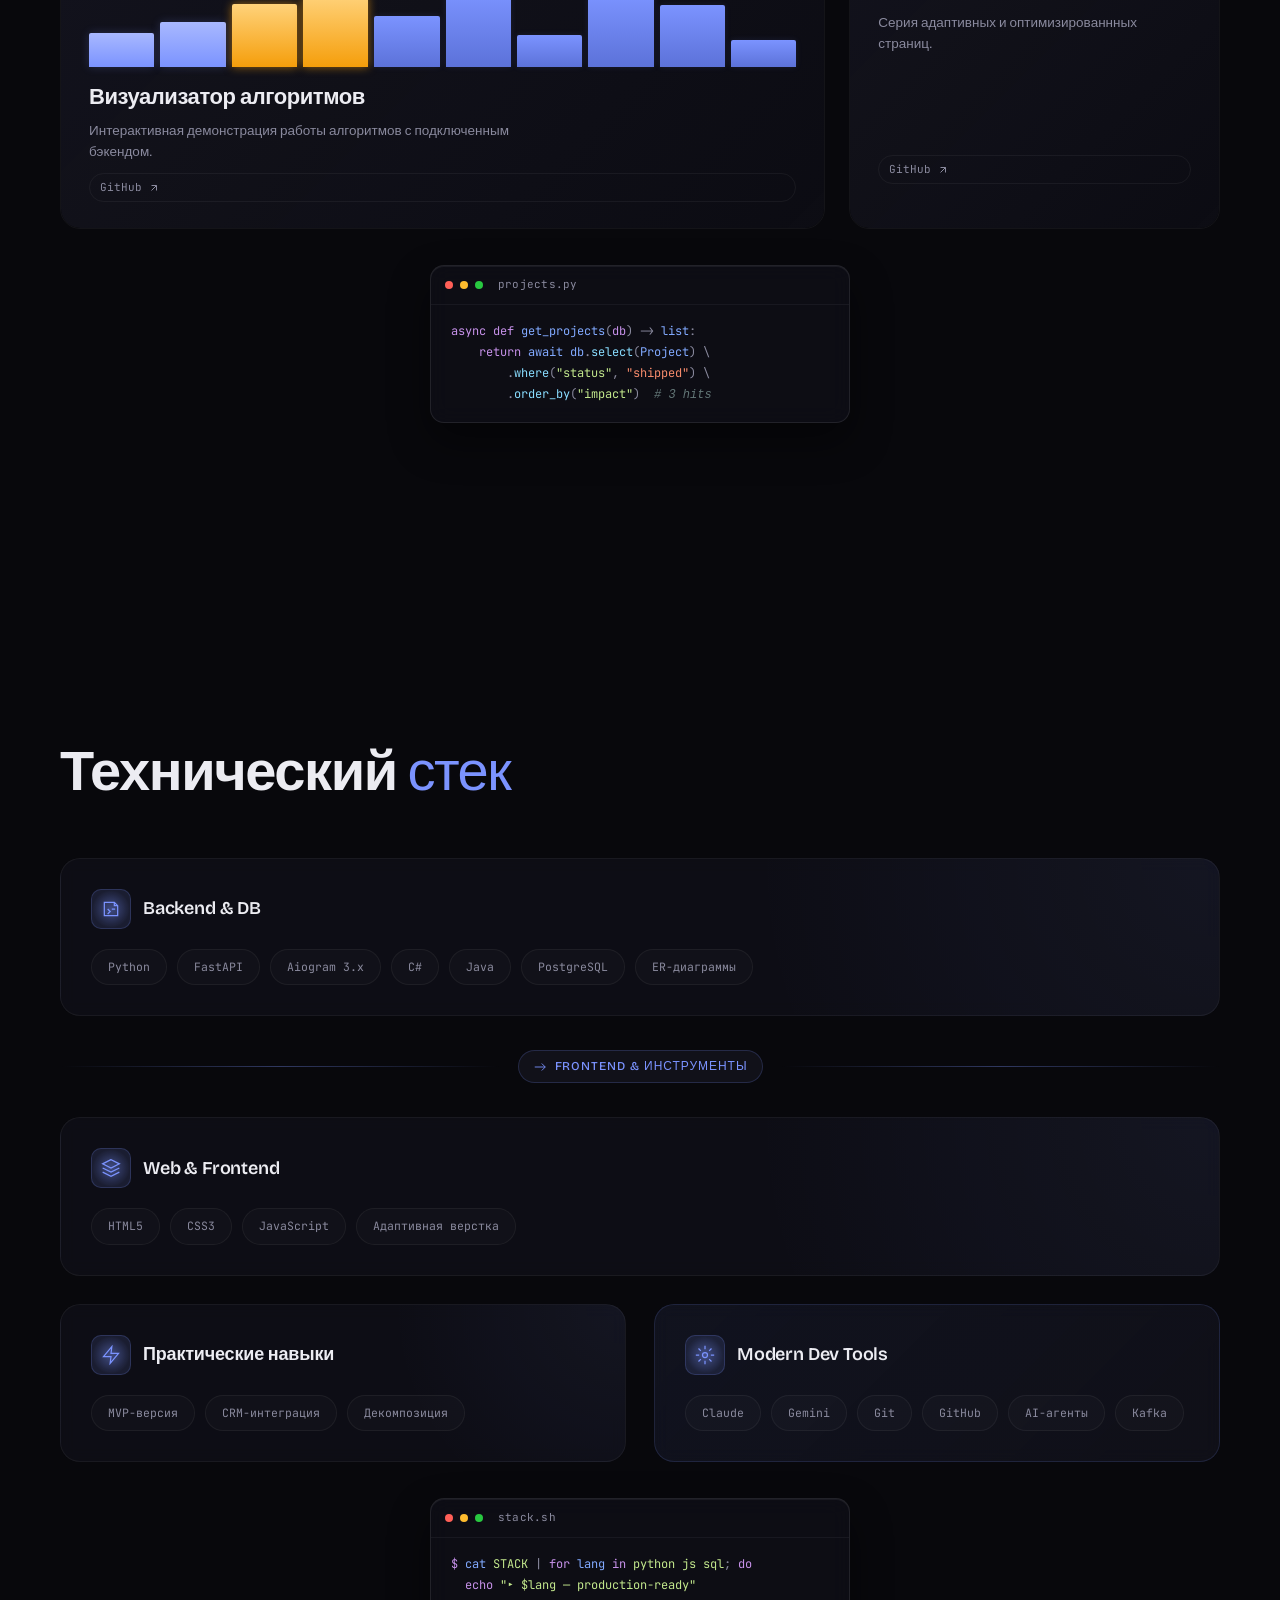
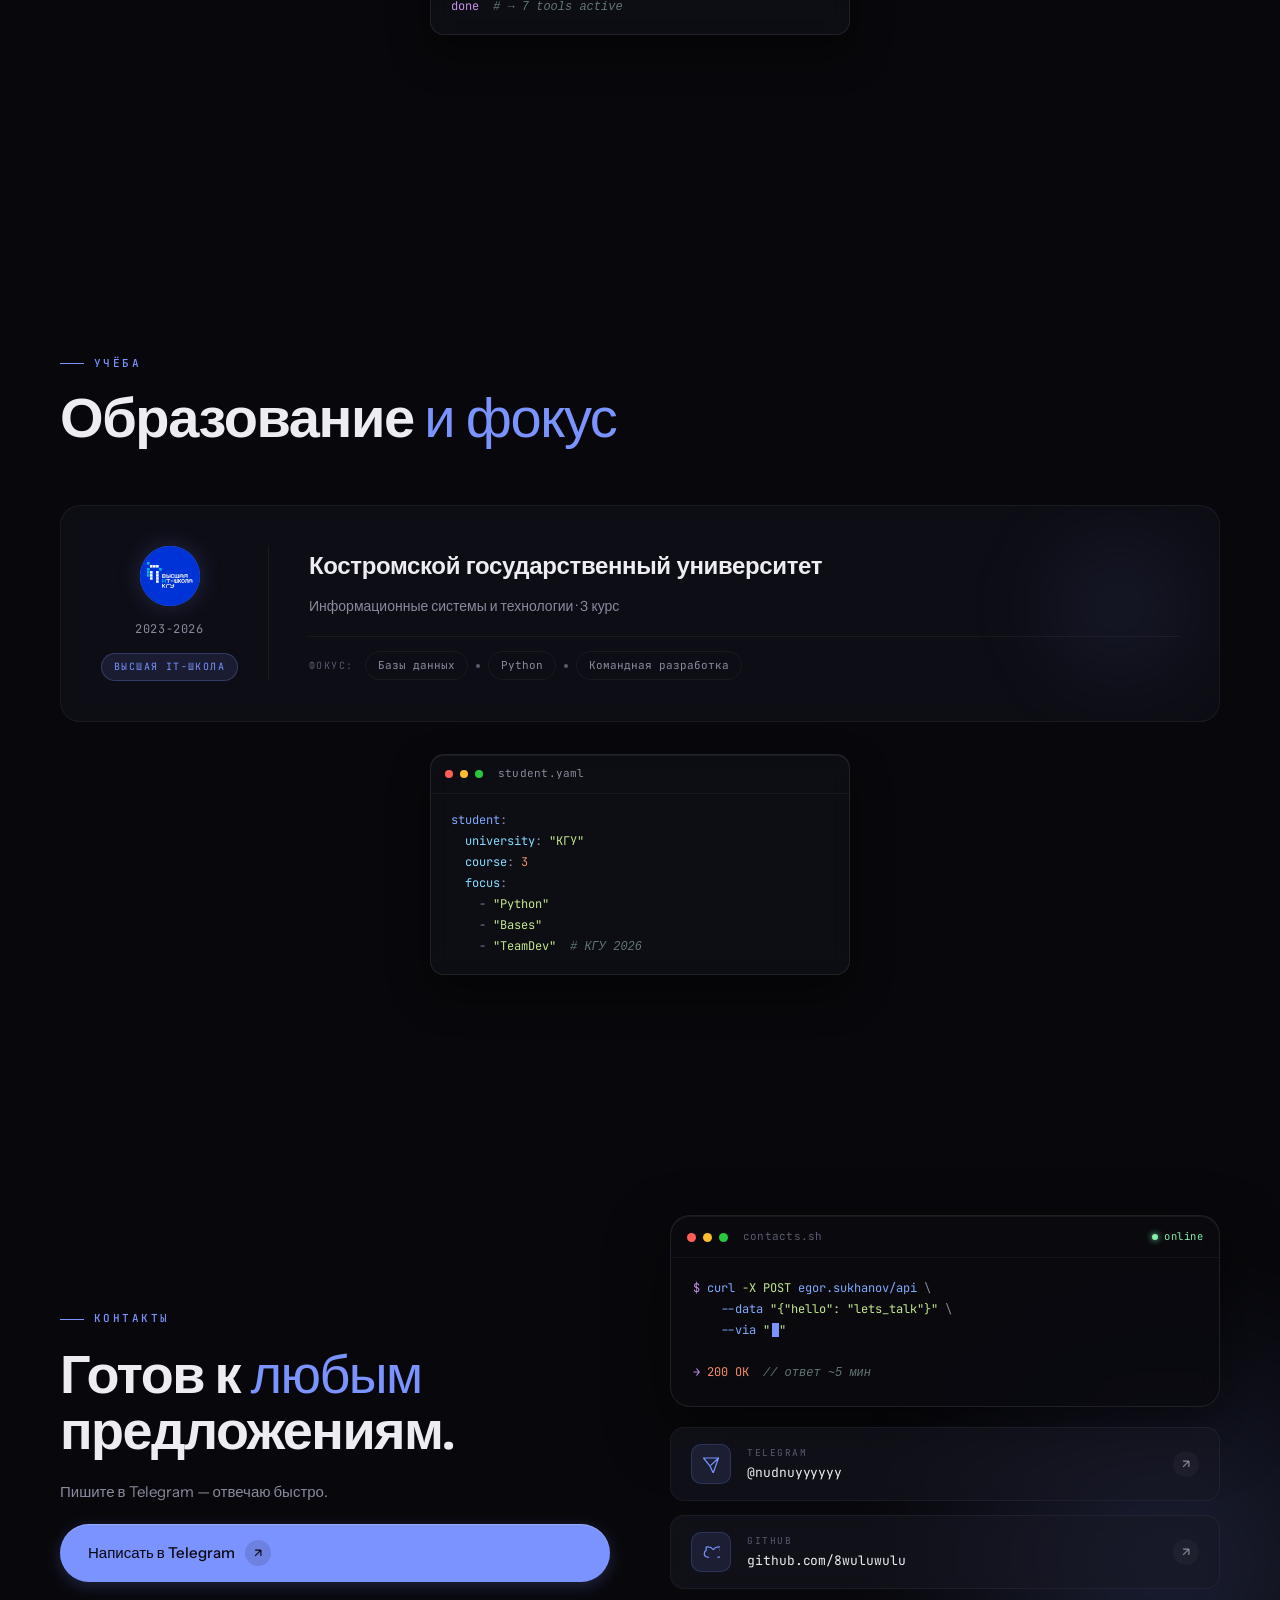
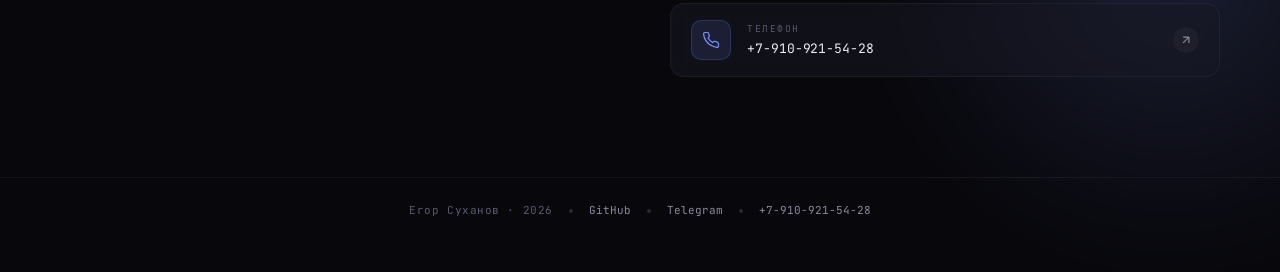
==== commit 21ae3d49: "v7.7: чипы по центру под контентом, кнопка Скачать резюме в hero" ====
--- a/index.html
+++ b/index.html
@@ -86,6 +86,11 @@
           </a>
         </div>
 
+        <a href="resume.pdf" download="resume_Egor_Sukhanov.pdf" class="hero-resume">
+          <svg width="14" height="14" viewBox="0 0 24 24" fill="none" stroke="currentColor" stroke-width="2"><path d="M12 4v13M5 13l7 7 7-7M4 21h16"/></svg>
+          Скачать резюме
+        </a>
+
         <div class="hero-badges">
           <span class="badge"><span class="badge-dot"></span>20 лет</span>
           <span class="badge"><span class="badge-dot"></span>Кострома</span>
@@ -127,19 +132,6 @@
       </h2>
     </div>
 
-    <div class="code-chip projects-chip reveal">
-      <div class="code-chip-bar">
-        <span class="code-chip-dot c-red"></span>
-        <span class="code-chip-dot c-yellow"></span>
-        <span class="code-chip-dot c-green"></span>
-        <span class="code-chip-name">projects.py</span>
-      </div>
-<pre class="code-chip-body"><span class="c-keyword">async def</span> <span class="c-var">get_projects</span>(<span class="c-keyword">db</span>) -> <span class="c-var">list</span>:
-    <span class="c-keyword">return</span> <span class="c-var">await db</span>.<span class="c-key">select</span>(<span class="c-var">Project</span>) \
-        .<span class="c-key">where</span>(<span class="c-str">"status"</span>, <span class="c-bool">"shipped"</span>) \
-        .<span class="c-key">order_by</span>(<span class="c-str">"impact"</span>)  <span class="c-comment"># 3 hits</span></pre>
-    </div>
-
     <div class="projects-grid">
       <article class="project-card project-card--left project-card--row1 reveal" data-project="hack">
         <div class="project-card-inner">
@@ -226,6 +218,19 @@
       </article>
 
     </div>
+
+    <div class="code-chip projects-chip reveal">
+      <div class="code-chip-bar">
+        <span class="code-chip-dot c-red"></span>
+        <span class="code-chip-dot c-yellow"></span>
+        <span class="code-chip-dot c-green"></span>
+        <span class="code-chip-name">projects.py</span>
+      </div>
+<pre class="code-chip-body"><span class="c-keyword">async def</span> <span class="c-var">get_projects</span>(<span class="c-keyword">db</span>) -> <span class="c-var">list</span>:
+    <span class="c-keyword">return</span> <span class="c-var">await db</span>.<span class="c-key">select</span>(<span class="c-var">Project</span>) \
+        .<span class="c-key">where</span>(<span class="c-str">"status"</span>, <span class="c-bool">"shipped"</span>) \
+        .<span class="c-key">order_by</span>(<span class="c-str">"impact"</span>)  <span class="c-comment"># 3 hits</span></pre>
+    </div>
   </div>
 </section>
 
@@ -235,18 +240,6 @@
       <h2 class="section-title">
         Технический <em>стек</em>
       </h2>
-    </div>
-
-    <div class="code-chip skills-chip reveal">
-      <div class="code-chip-bar">
-        <span class="code-chip-dot c-red"></span>
-        <span class="code-chip-dot c-yellow"></span>
-        <span class="code-chip-dot c-green"></span>
-        <span class="code-chip-name">stack.sh</span>
-      </div>
-<pre class="code-chip-body"><span class="c-keyword">$</span> <span class="c-var">cat</span> <span class="c-str">STACK</span> | <span class="c-keyword">for</span> <span class="c-var">lang</span> <span class="c-keyword">in</span> <span class="c-str">python js sql</span>; <span class="c-keyword">do</span>
-  <span class="c-keyword">echo</span> <span class="c-str">"▸ $lang — production-ready"</span>
-<span class="c-keyword">done</span>  <span class="c-comment"># → 7 tools active</span></pre>
     </div>
 
     <div class="skills-grid">
@@ -305,6 +298,18 @@
           <span>Claude</span><span>Gemini</span><span>Git</span><span>GitHub</span><span>AI-агенты</span><span>Kafka</span>
         </div>
       </div>
+    </div>
+
+    <div class="code-chip skills-chip reveal">
+      <div class="code-chip-bar">
+        <span class="code-chip-dot c-red"></span>
+        <span class="code-chip-dot c-yellow"></span>
+        <span class="code-chip-dot c-green"></span>
+        <span class="code-chip-name">stack.sh</span>
+      </div>
+<pre class="code-chip-body"><span class="c-keyword">$</span> <span class="c-var">cat</span> <span class="c-str">STACK</span> | <span class="c-keyword">for</span> <span class="c-var">lang</span> <span class="c-keyword">in</span> <span class="c-str">python js sql</span>; <span class="c-keyword">do</span>
+  <span class="c-keyword">echo</span> <span class="c-str">"▸ $lang — production-ready"</span>
+<span class="c-keyword">done</span>  <span class="c-comment"># → 7 tools active</span></pre>
     </div>
   </div>
 </section>
--- a/css/style.css
+++ b/css/style.css
@@ -688,26 +688,72 @@
   overflow-x: hidden;
 }
 
-/* Section-specific chip placement */
+/* Section-specific chip placement — centered below section content */
 .projects-chip {
-  position: absolute;
-  top: 60px;
-  right: 0;
+  margin: 36px auto 0;
+  max-width: 420px;
 }
 
 .skills-chip {
-  margin: 0 auto 40px;
+  margin: 36px auto 0;
+  max-width: 420px;
 }
 
 .education-chip {
-  margin-top: 28px;
+  margin: 32px auto 0;
+  max-width: 420px;
 }
 
 @media (max-width: 768px) {
-  .projects-chip {
-    position: static;
-    margin: 0 auto 32px;
+  .projects-chip,
+  .skills-chip,
+  .education-chip {
     max-width: 100%;
+  }
+}
+
+/* ---------- Hero Resume Button ---------- */
+.hero-resume {
+  display: inline-flex;
+  align-items: center;
+  gap: 10px;
+  padding: 10px 20px;
+  margin-top: 22px;
+  border-radius: var(--radius-pill);
+  border: 1px dashed var(--border-hair);
+  background: rgba(255, 255, 255, 0.02);
+  color: var(--text-secondary);
+  font-family: var(--font-mono);
+  font-size: 12px;
+  letter-spacing: 0.04em;
+  text-decoration: none;
+  transition: all 0.3s var(--ease-premium);
+  white-space: nowrap;
+  opacity: 0;
+  transform: translateY(20px);
+  animation: heroReveal 0.8s var(--ease-premium) 0.95s forwards;
+}
+
+.hero-resume:hover {
+  border-style: solid;
+  border-color: var(--accent);
+  color: var(--text-primary);
+  background: rgba(129, 140, 248, 0.08);
+}
+
+.hero-resume svg {
+  transition: transform 0.3s var(--ease-premium);
+}
+
+.hero-resume:hover svg {
+  transform: translate(2px, 2px);
+}
+
+@media (max-width: 768px) {
+  .hero-ctas {
+    display: flex;
+    flex-direction: column;
+    gap: 14px;
   }
 }
 
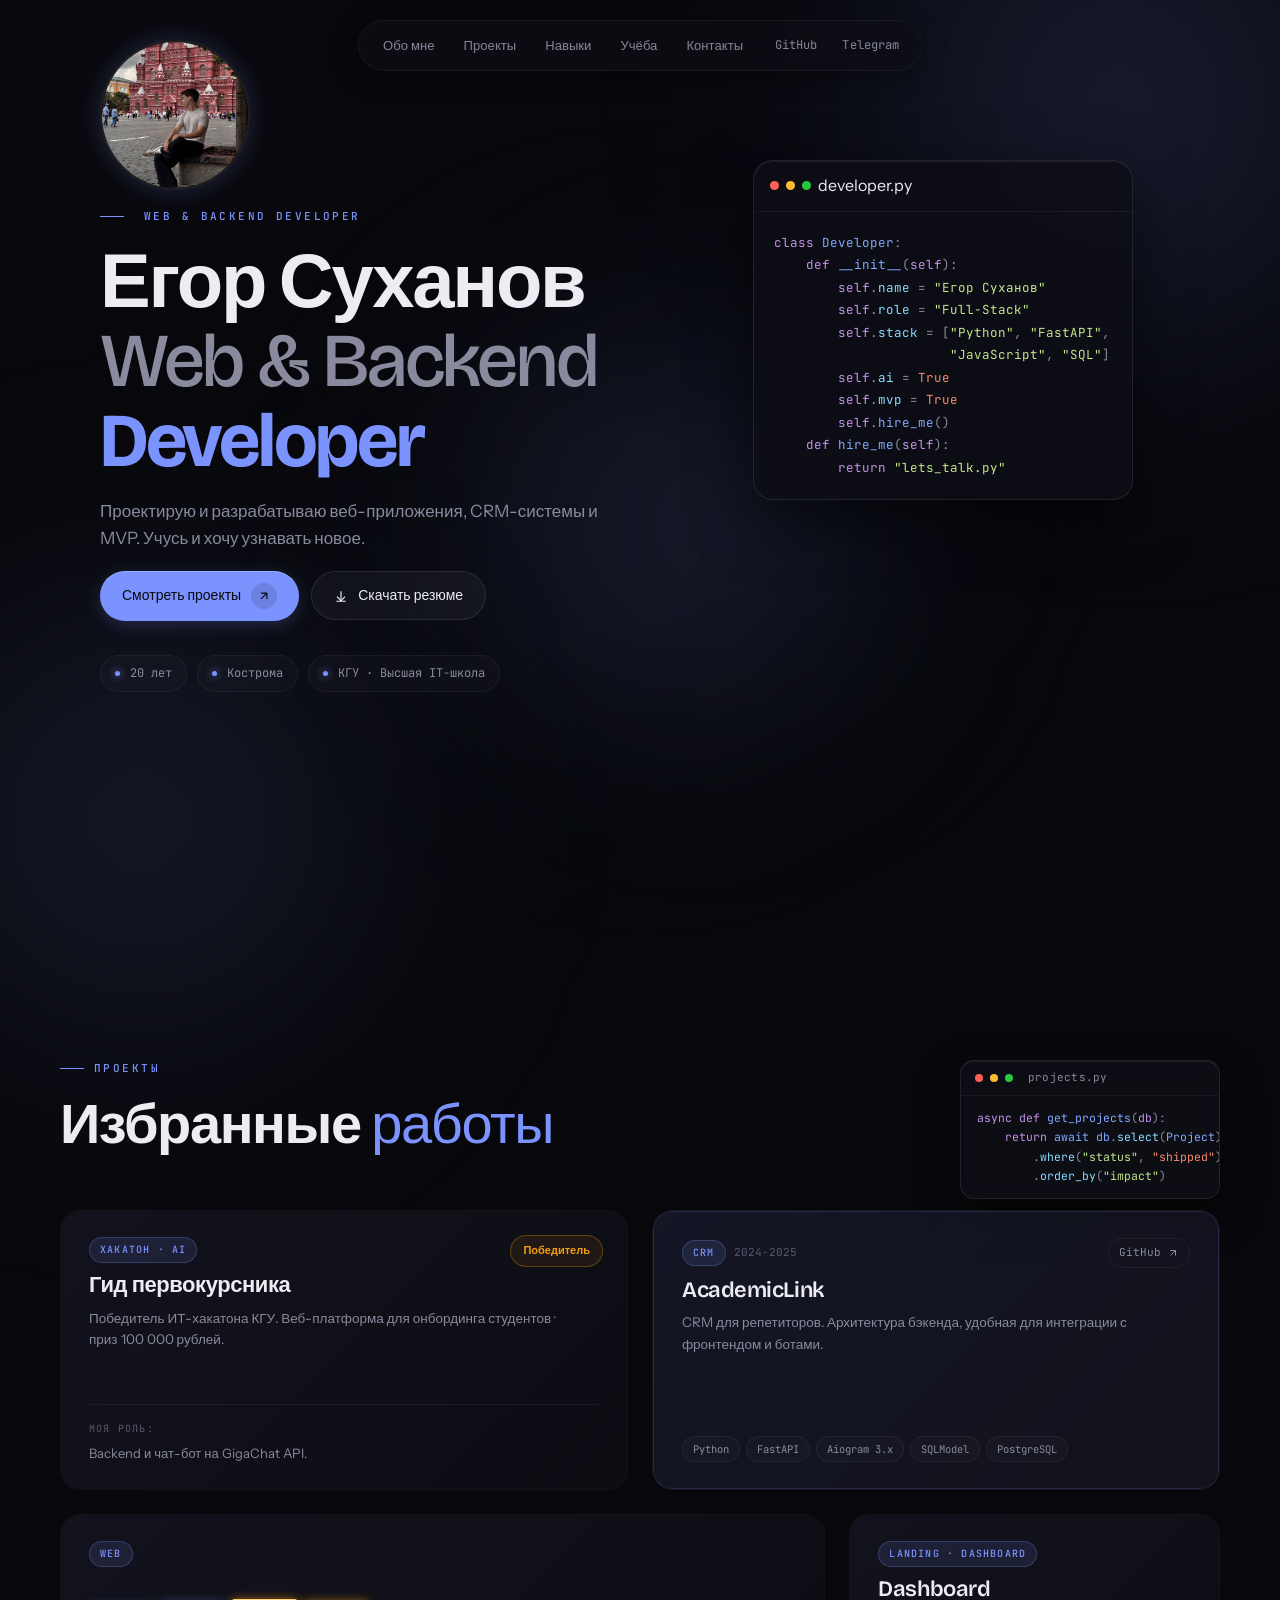
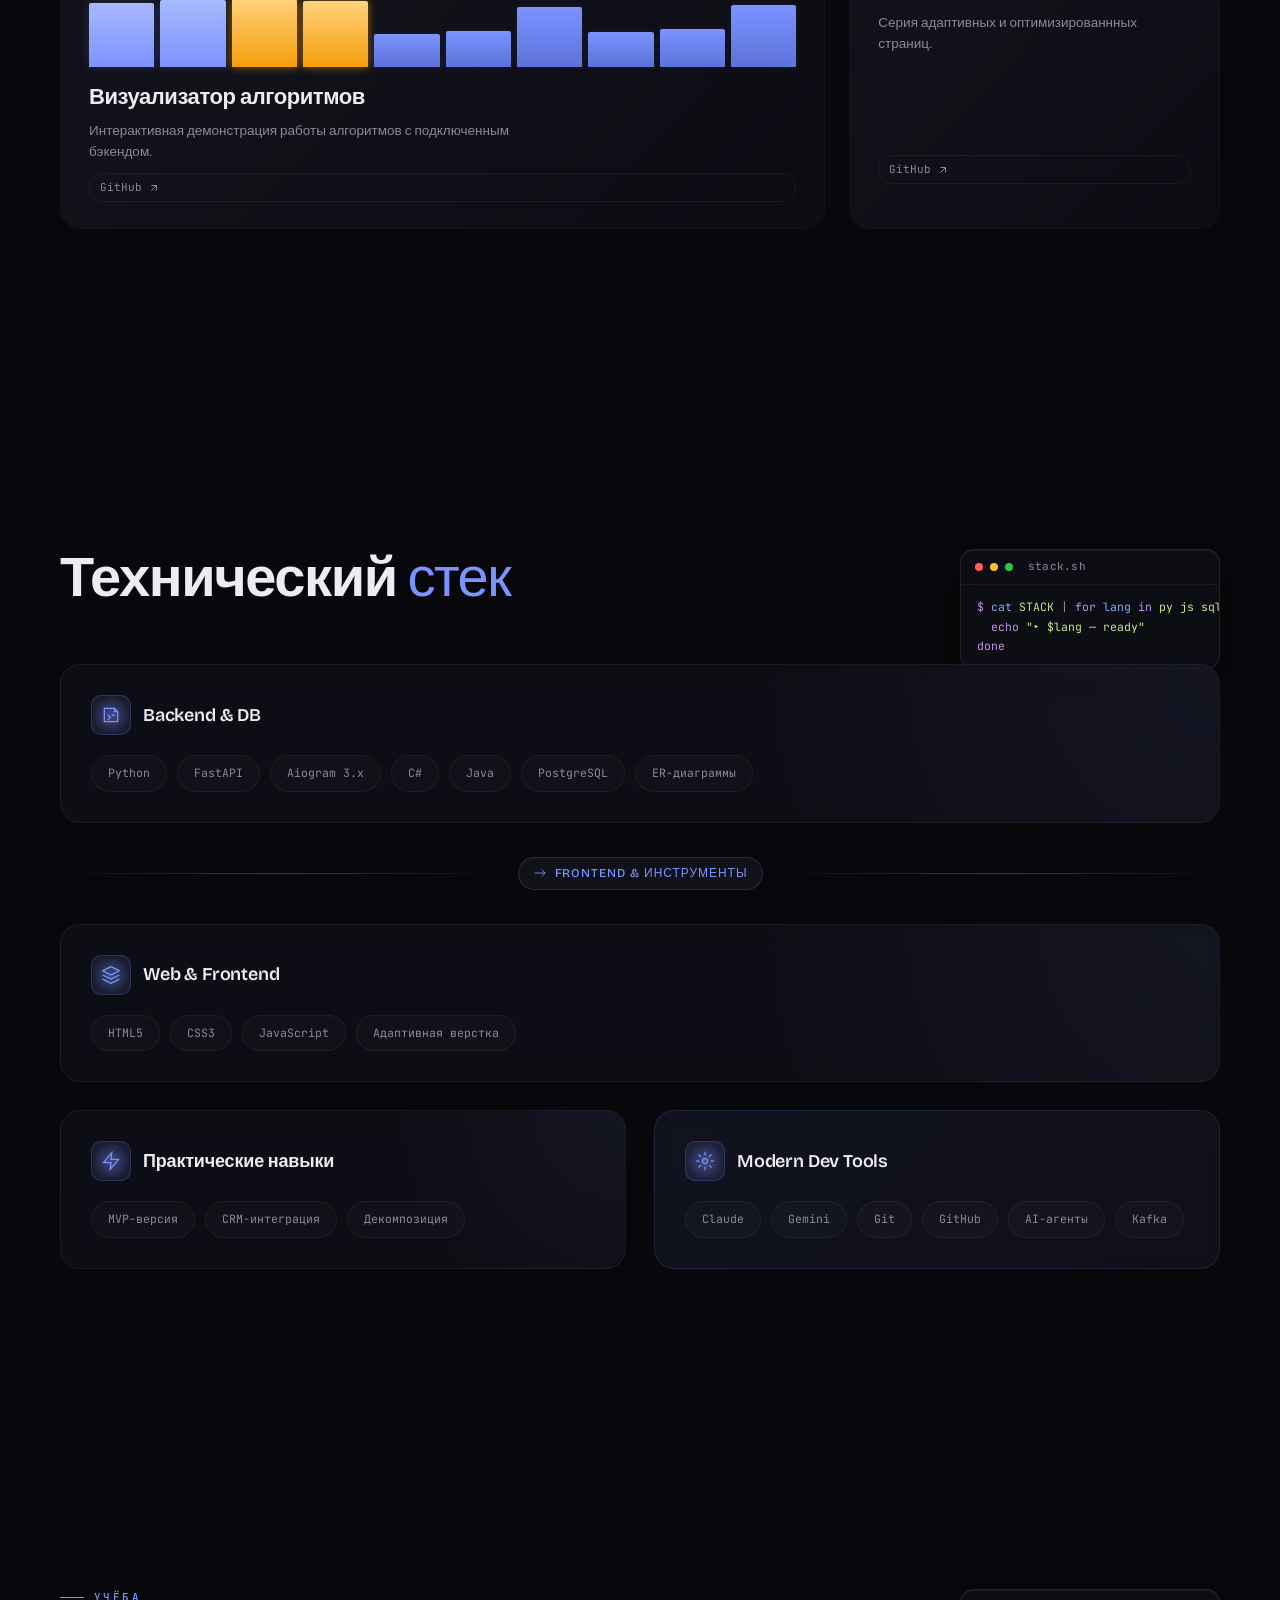
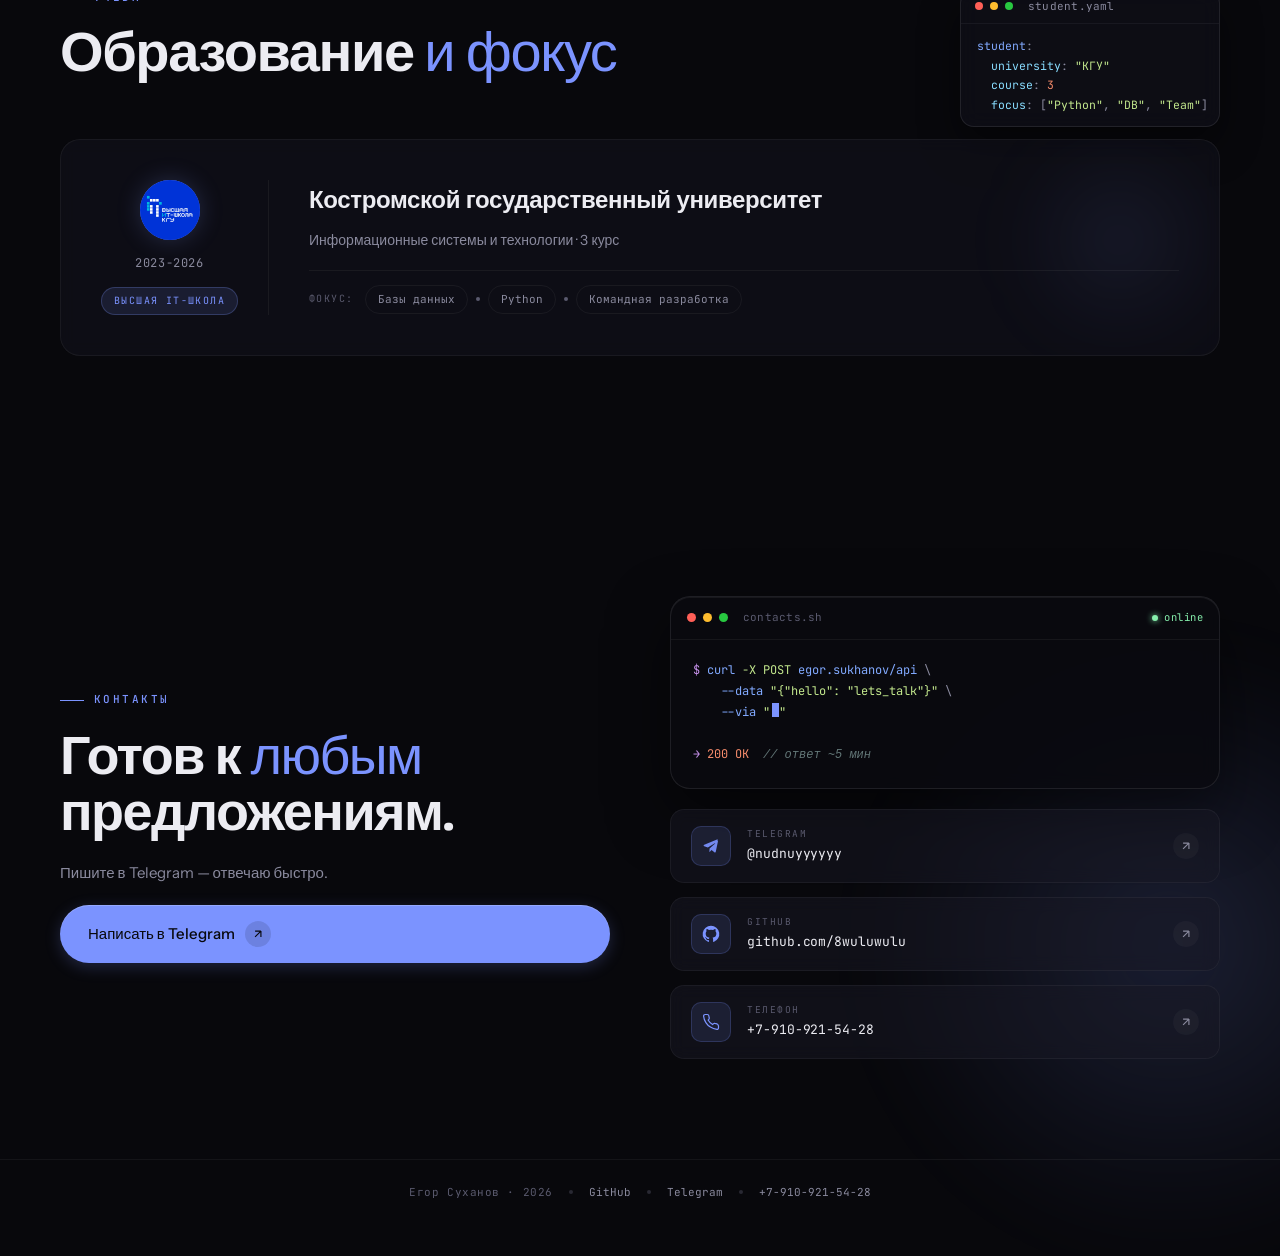
==== commit bbbbd1d0: "v7.8: чипы встроены в правый верхний угол заголовков секций, кнопка Скачать резюме вместо Связаться," ====
--- a/index.html
+++ b/index.html
@@ -81,15 +81,11 @@
             Смотреть проекты
             <span class="btn-icon"><svg width="14" height="14" viewBox="0 0 24 24" fill="none" stroke="currentColor" stroke-width="2"><path d="M7 17L17 7M17 7H7M17 7V17"/></svg></span>
           </a>
-          <a href="https://t.me/nudnuyyyyyy" target="_blank" rel="noopener" class="btn btn-ghost">
-            Связаться
-          </a>
-        </div>
-
-        <a href="resume.pdf" download="resume_Egor_Sukhanov.pdf" class="hero-resume">
-          <svg width="14" height="14" viewBox="0 0 24 24" fill="none" stroke="currentColor" stroke-width="2"><path d="M12 4v13M5 13l7 7 7-7M4 21h16"/></svg>
-          Скачать резюме
-        </a>
+          <a href="resume.pdf" download="resume_Egor_Sukhanov.pdf" class="btn btn-ghost">
+            <svg width="14" height="14" viewBox="0 0 24 24" fill="none" stroke="currentColor" stroke-width="2"><path d="M12 4v13M5 13l7 7 7-7M4 21h16"/></svg>
+            Скачать резюме
+          </a>
+        </div>
 
         <div class="hero-badges">
           <span class="badge"><span class="badge-dot"></span>20 лет</span>
@@ -130,6 +126,19 @@
       <h2 class="section-title">
         Избранные <em>работы</em>
       </h2>
+
+      <div class="code-chip projects-chip reveal">
+        <div class="code-chip-bar">
+          <span class="code-chip-dot c-red"></span>
+          <span class="code-chip-dot c-yellow"></span>
+          <span class="code-chip-dot c-green"></span>
+          <span class="code-chip-name">projects.py</span>
+        </div>
+<pre class="code-chip-body"><span class="c-keyword">async def</span> <span class="c-var">get_projects</span>(<span class="c-keyword">db</span>):
+    <span class="c-keyword">return</span> <span class="c-var">await db</span>.<span class="c-key">select</span>(<span class="c-var">Project</span>) \
+        .<span class="c-key">where</span>(<span class="c-str">"status"</span>, <span class="c-bool">"shipped"</span>) \
+        .<span class="c-key">order_by</span>(<span class="c-str">"impact"</span>)</pre>
+      </div>
     </div>
 
     <div class="projects-grid">
@@ -218,19 +227,6 @@
       </article>
 
     </div>
-
-    <div class="code-chip projects-chip reveal">
-      <div class="code-chip-bar">
-        <span class="code-chip-dot c-red"></span>
-        <span class="code-chip-dot c-yellow"></span>
-        <span class="code-chip-dot c-green"></span>
-        <span class="code-chip-name">projects.py</span>
-      </div>
-<pre class="code-chip-body"><span class="c-keyword">async def</span> <span class="c-var">get_projects</span>(<span class="c-keyword">db</span>) -> <span class="c-var">list</span>:
-    <span class="c-keyword">return</span> <span class="c-var">await db</span>.<span class="c-key">select</span>(<span class="c-var">Project</span>) \
-        .<span class="c-key">where</span>(<span class="c-str">"status"</span>, <span class="c-bool">"shipped"</span>) \
-        .<span class="c-key">order_by</span>(<span class="c-str">"impact"</span>)  <span class="c-comment"># 3 hits</span></pre>
-    </div>
   </div>
 </section>
 
@@ -240,6 +236,18 @@
       <h2 class="section-title">
         Технический <em>стек</em>
       </h2>
+
+      <div class="code-chip skills-chip reveal">
+        <div class="code-chip-bar">
+          <span class="code-chip-dot c-red"></span>
+          <span class="code-chip-dot c-yellow"></span>
+          <span class="code-chip-dot c-green"></span>
+          <span class="code-chip-name">stack.sh</span>
+        </div>
+<pre class="code-chip-body"><span class="c-keyword">$</span> <span class="c-var">cat</span> <span class="c-str">STACK</span> | <span class="c-keyword">for</span> <span class="c-var">lang</span> <span class="c-keyword">in</span> <span class="c-str">py js sql</span>
+  <span class="c-keyword">echo</span> <span class="c-str">"▸ $lang — ready"</span>
+<span class="c-keyword">done</span></pre>
+      </div>
     </div>
 
     <div class="skills-grid">
@@ -299,18 +307,6 @@
         </div>
       </div>
     </div>
-
-    <div class="code-chip skills-chip reveal">
-      <div class="code-chip-bar">
-        <span class="code-chip-dot c-red"></span>
-        <span class="code-chip-dot c-yellow"></span>
-        <span class="code-chip-dot c-green"></span>
-        <span class="code-chip-name">stack.sh</span>
-      </div>
-<pre class="code-chip-body"><span class="c-keyword">$</span> <span class="c-var">cat</span> <span class="c-str">STACK</span> | <span class="c-keyword">for</span> <span class="c-var">lang</span> <span class="c-keyword">in</span> <span class="c-str">python js sql</span>; <span class="c-keyword">do</span>
-  <span class="c-keyword">echo</span> <span class="c-str">"▸ $lang — production-ready"</span>
-<span class="c-keyword">done</span>  <span class="c-comment"># → 7 tools active</span></pre>
-    </div>
   </div>
 </section>
 
@@ -321,6 +317,19 @@
       <h2 class="section-title">
         Образование <em>и фокус</em>
       </h2>
+
+      <div class="code-chip education-chip reveal">
+        <div class="code-chip-bar">
+          <span class="code-chip-dot c-red"></span>
+          <span class="code-chip-dot c-yellow"></span>
+          <span class="code-chip-dot c-green"></span>
+          <span class="code-chip-name">student.yaml</span>
+        </div>
+<pre class="code-chip-body"><span class="c-var">student</span>:
+  <span class="c-key">university</span>: <span class="c-str">"КГУ"</span>
+  <span class="c-key">course</span>: <span class="c-bool">3</span>
+  <span class="c-key">focus</span>: [<span class="c-str">"Python"</span>, <span class="c-str">"DB"</span>, <span class="c-str">"Team"</span>]</pre>
+      </div>
     </div>
 
     <div class="edu-card reveal">
@@ -341,22 +350,6 @@
           <span class="focus-item">Командная разработка</span>
         </div>
       </div>
-    </div>
-
-    <div class="code-chip education-chip reveal">
-      <div class="code-chip-bar">
-        <span class="code-chip-dot c-red"></span>
-        <span class="code-chip-dot c-yellow"></span>
-        <span class="code-chip-dot c-green"></span>
-        <span class="code-chip-name">student.yaml</span>
-      </div>
-<pre class="code-chip-body"><span class="c-var">student</span>:
-  <span class="c-key">university</span>: <span class="c-str">"КГУ"</span>
-  <span class="c-key">course</span>: <span class="c-bool">3</span>
-  <span class="c-key">focus</span>:
-    - <span class="c-str">"Python"</span>
-    - <span class="c-str">"Bases"</span>
-    - <span class="c-str">"TeamDev"</span>  <span class="c-comment"># КГУ 2026</span></pre>
     </div>
   </div>
 </section>
@@ -398,7 +391,7 @@
         <div class="contact-links">
           <a href="https://t.me/nudnuyyyyyy" target="_blank" rel="noopener" class="contact-card reveal">
             <span class="contact-card-icon">
-              <svg width="18" height="18" viewBox="0 0 24 24" fill="none" stroke="currentColor" stroke-width="1.6" stroke-linecap="round" stroke-linejoin="round"><path d="M22 4L12 13.5M22 4l-7 20-4.5-9.5L2 4l20 0z"/></svg>
+              <svg viewBox="0 0 24 24" width="20" height="20"><path fill="currentColor" d="M20.665 3.717l-16.739 6.9c-1.09.459-1.09 1.094-.005 1.552l4.273 1.77 8.36-5.176c.39-.24.75-.112.46.164l-6.722 6.076-.273 4.216c.402 0 .578-.18.913-.515l1.77-1.777 3.686 2.737c.68.39 1.174.192 1.34-.716l2.587-12.288c.253-1.233-.427-1.776-1.218-1.424z" opacity="0.92"/></svg>
             </span>
             <div class="contact-card-body">
               <span class="contact-card-label">Telegram</span>
@@ -410,7 +403,7 @@
           </a>
           <a href="https://github.com/8wuluwulu" target="_blank" rel="noopener" class="contact-card reveal">
             <span class="contact-card-icon">
-              <svg width="18" height="18" viewBox="0 0 24 24" fill="none" stroke="currentColor" stroke-width="1.6" stroke-linecap="round" stroke-linejoin="round"><path d="M9 19c-4.5 0-6-2-6-5 0-2 1.3-3.6 2.8-4.4-.3-.9-.5-1.7-.5-2.6 0-.6.1-1.1.3-1.6 3.4-.6 7.2.5 9.4 3.3 2.2-2.8 6-3.9 9.4-3.3.2.5.3 1 .3 1.6 0 .9-.2 1.7-.5 2.6 1.5.8 2.8 2.4 2.8 4.4 0 3-1.5 5-6 5"/></svg>
+              <svg viewBox="0 0 24 24" width="20" height="20" fill="currentColor"><path d="M12 2a10 10 0 0 0-3.16 19.49c.5.09.68-.22.68-.48v-1.7c-2.78.6-3.37-1.34-3.37-1.34-.45-1.16-1.1-1.47-1.1-1.47-.9-.62.07-.6.07-.6 1 .07 1.53 1.03 1.53 1.03.9 1.52 2.34 1.08 2.9.83.1-.65.35-1.1.64-1.36-2.22-.25-4.55-1.11-4.55-4.94 0-1.09.39-1.98 1.03-2.68-.1-.26-.45-1.27.1-2.64 0 0 .84-.27 2.75 1.02a9.5 9.5 0 0 1 5 0c1.9-1.29 2.75-1.02 2.75-1.02.55 1.37.2 2.38.1 2.64.64.7 1.03 1.59 1.03 2.68 0 3.84-2.34 4.68-4.57 4.93.36.31.68.92.68 1.85v2.74c0 .27.18.58.69.48A10 10 0 0 0 12 2z"/></svg>
             </span>
             <div class="contact-card-body">
               <span class="contact-card-label">GitHub</span>
--- a/css/style.css
+++ b/css/style.css
@@ -688,27 +688,48 @@
   overflow-x: hidden;
 }
 
-/* Section-specific chip placement — centered below section content */
-.projects-chip {
-  margin: 36px auto 0;
-  max-width: 420px;
-}
-
-.skills-chip {
-  margin: 36px auto 0;
-  max-width: 420px;
-}
-
+/* Section-specific chip placement — compact top-right of each section header */
+.section-head {
+  position: relative;
+  display: flex;
+  flex-direction: column;
+  align-items: flex-start;
+  gap: 18px;
+}
+
+.projects-chip,
+.skills-chip,
 .education-chip {
-  margin: 32px auto 0;
-  max-width: 420px;
-}
-
-@media (max-width: 768px) {
+  position: absolute;
+  top: 0;
+  right: 0;
+  width: 260px;
+  padding: 0;
+}
+
+.projects-chip .code-chip-body,
+.skills-chip .code-chip-body,
+.education-chip .code-chip-body {
+  padding: 12px 16px;
+  font-size: 11.5px;
+  line-height: 1.7;
+}
+
+.projects-chip .code-chip-bar,
+.skills-chip .code-chip-bar,
+.education-chip .code-chip-bar {
+  padding: 8px 14px;
+}
+
+@media (max-width: 1100px) {
   .projects-chip,
   .skills-chip,
   .education-chip {
-    max-width: 100%;
+    position: static;
+    margin: 20px auto 0;
+    width: 100%;
+    max-width: 320px;
+    align-self: center;
   }
 }
 
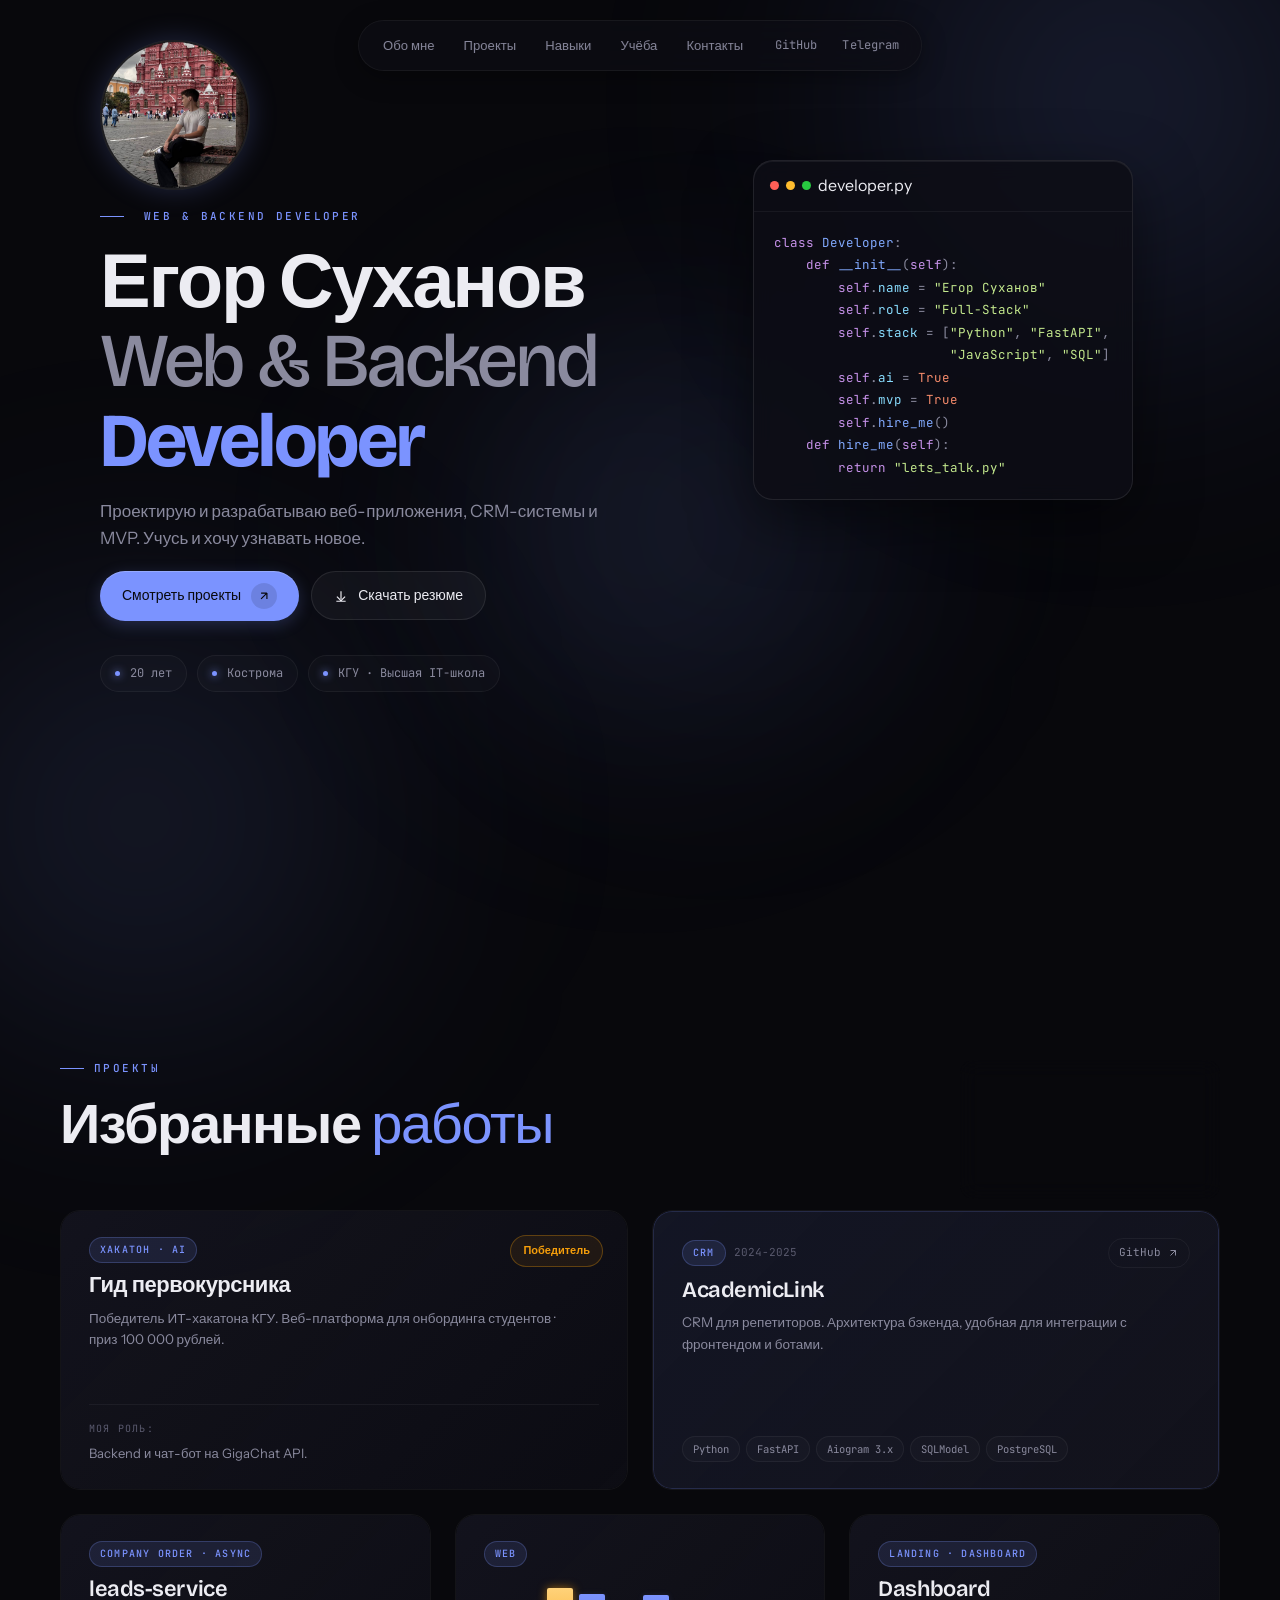
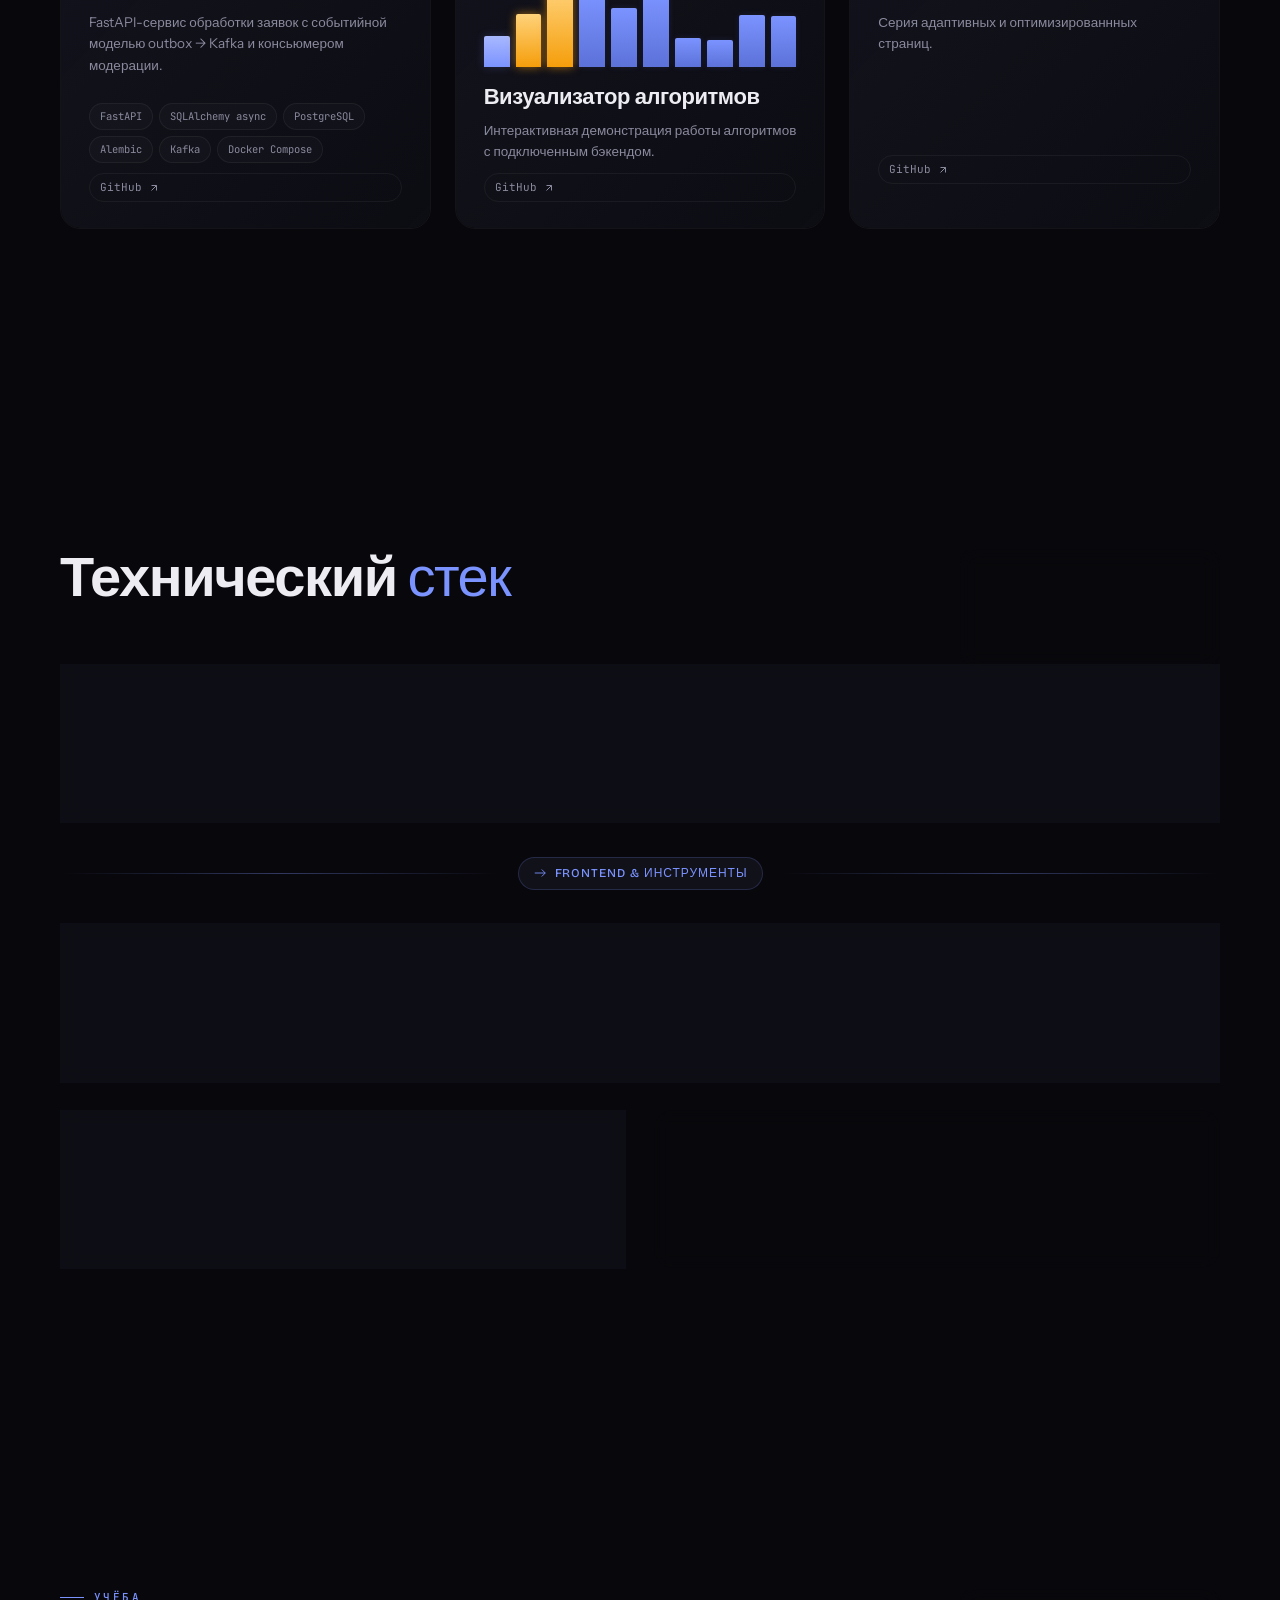
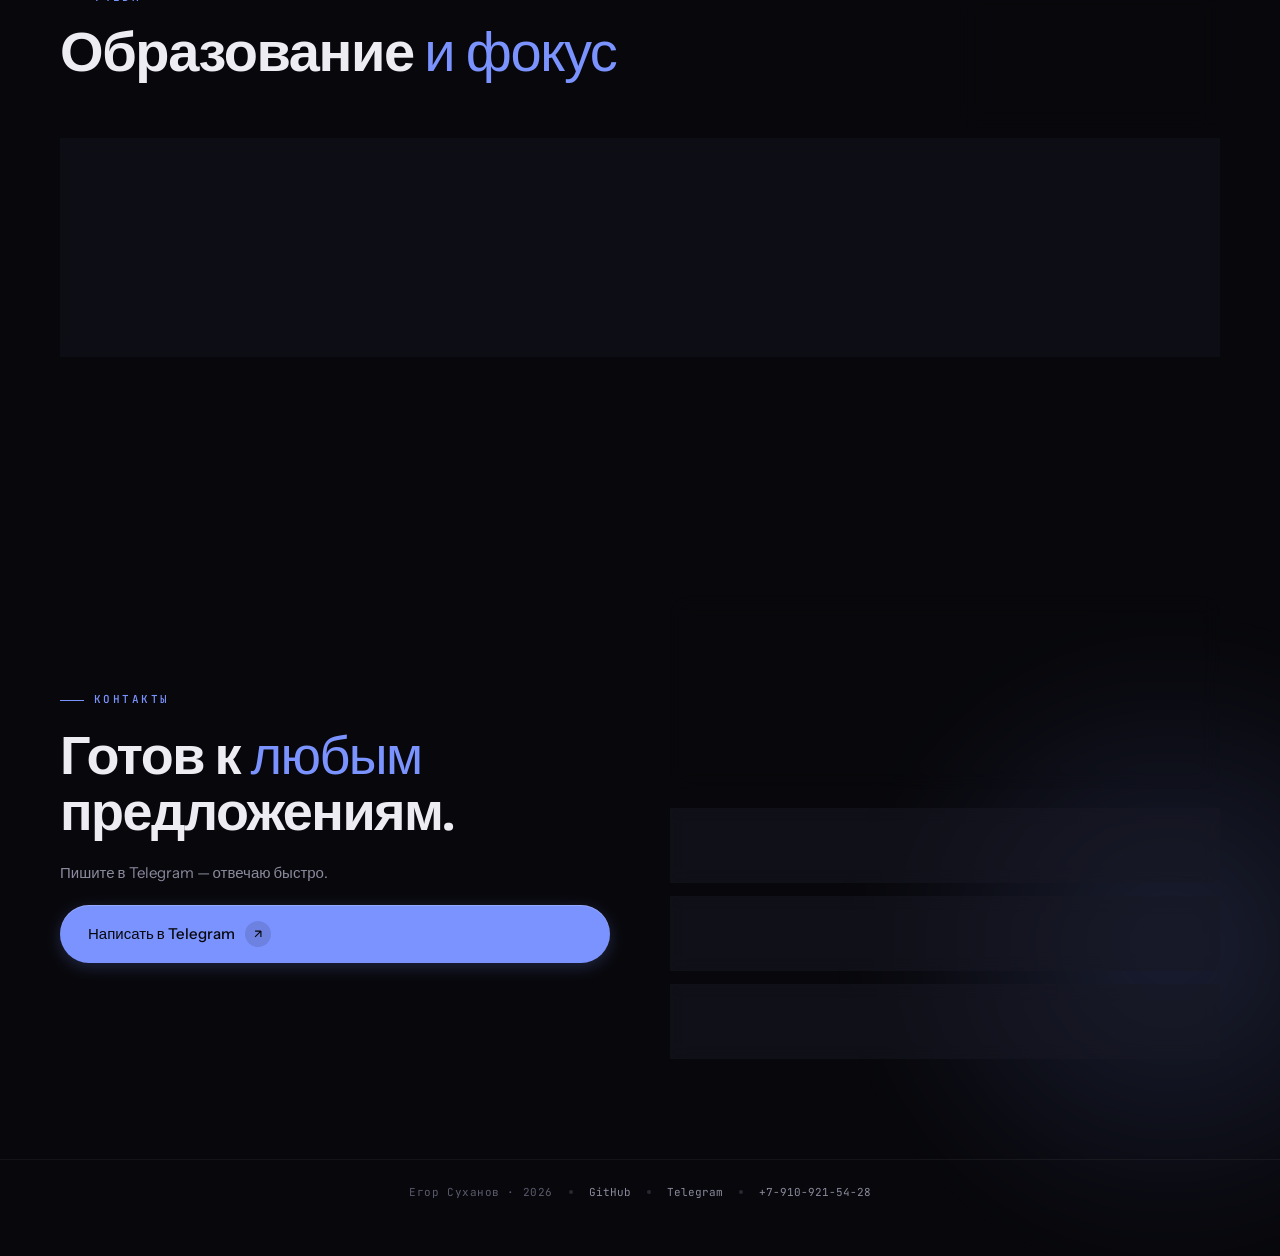
==== commit 79157a4f: "v7.9: карточка leads-service (FastAPI + Kafka outbox), favicon.svg в голову" ====
--- a/index.html
+++ b/index.html
@@ -5,6 +5,7 @@
 <meta name="viewport" content="width=device-width, initial-scale=1.0">
 <title>Егор Суханов · Web & Backend Developer</title>
 <meta name="description" content="Портфолио Егора Суханова · Web & Backend Developer. CRM-системы, веб-приложения и MVP.">
+<link rel="icon" href="favicon.svg" type="image/svg+xml">
 <link rel="preconnect" href="https://fonts.googleapis.com">
 <link rel="preconnect" href="https://fonts.gstatic.com" crossorigin>
 <link href="https://fonts.googleapis.com/css2?family=Bricolage+Grotesque:opsz,wght@12..96,400;12..96,500;12..96,600;12..96,700&family=Instrument+Sans:ital,wght@0,400;0,500;0,600;1,400&family=JetBrains+Mono:wght@400;500&display=swap" rel="stylesheet">
@@ -182,7 +183,23 @@
         </div>
       </article>
 
-      <article class="project-card project-card--wide project-card--row2 reveal">
+      <article class="project-card project-card--narrow project-card--row2 reveal">
+        <div class="project-card-inner">
+          <div class="project-header">
+            <span class="project-tag">Company Order · Async</span>
+          </div>
+          <h3 class="project-title project-title--small">leads-service</h3>
+          <p class="project-desc">FastAPI-сервис обработки заявок с событийной моделью outbox → Kafka и консьюмером модерации.</p>
+          <div class="project-stack">
+            <span>FastAPI</span><span>SQLAlchemy async</span><span>PostgreSQL</span><span>Alembic</span><span>Kafka</span><span>Docker Compose</span>
+          </div>
+          <a href="https://github.com/8wuluwulu" target="_blank" rel="noopener" class="project-link-btn">
+            GitHub <svg width="12" height="12" viewBox="0 0 24 24" fill="none" stroke="currentColor" stroke-width="2"><path d="M7 17L17 7M17 7H7M17 7V17"/></svg>
+          </a>
+        </div>
+      </article>
+
+      <article class="project-card project-card--narrow project-card--row2 reveal">
         <div class="project-card-inner">
           <div class="project-header">
             <span class="project-tag">Web</span>
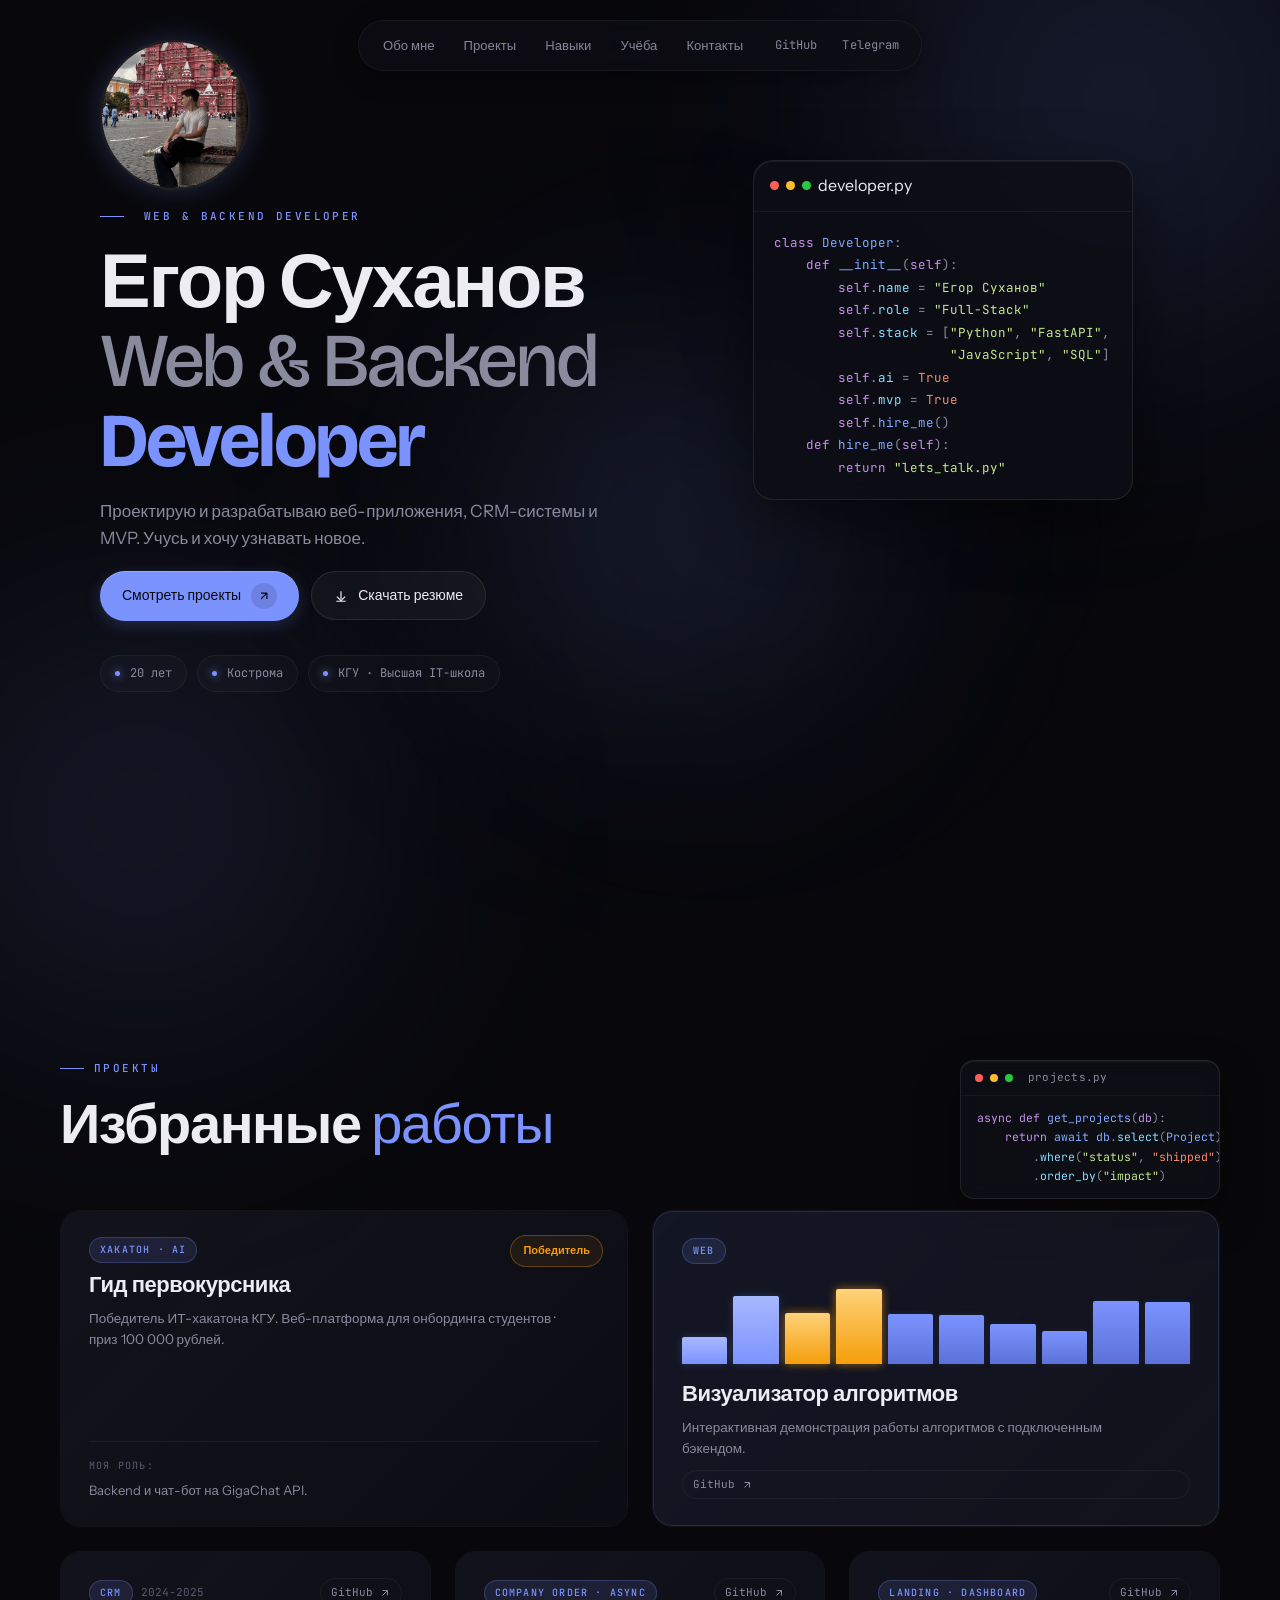
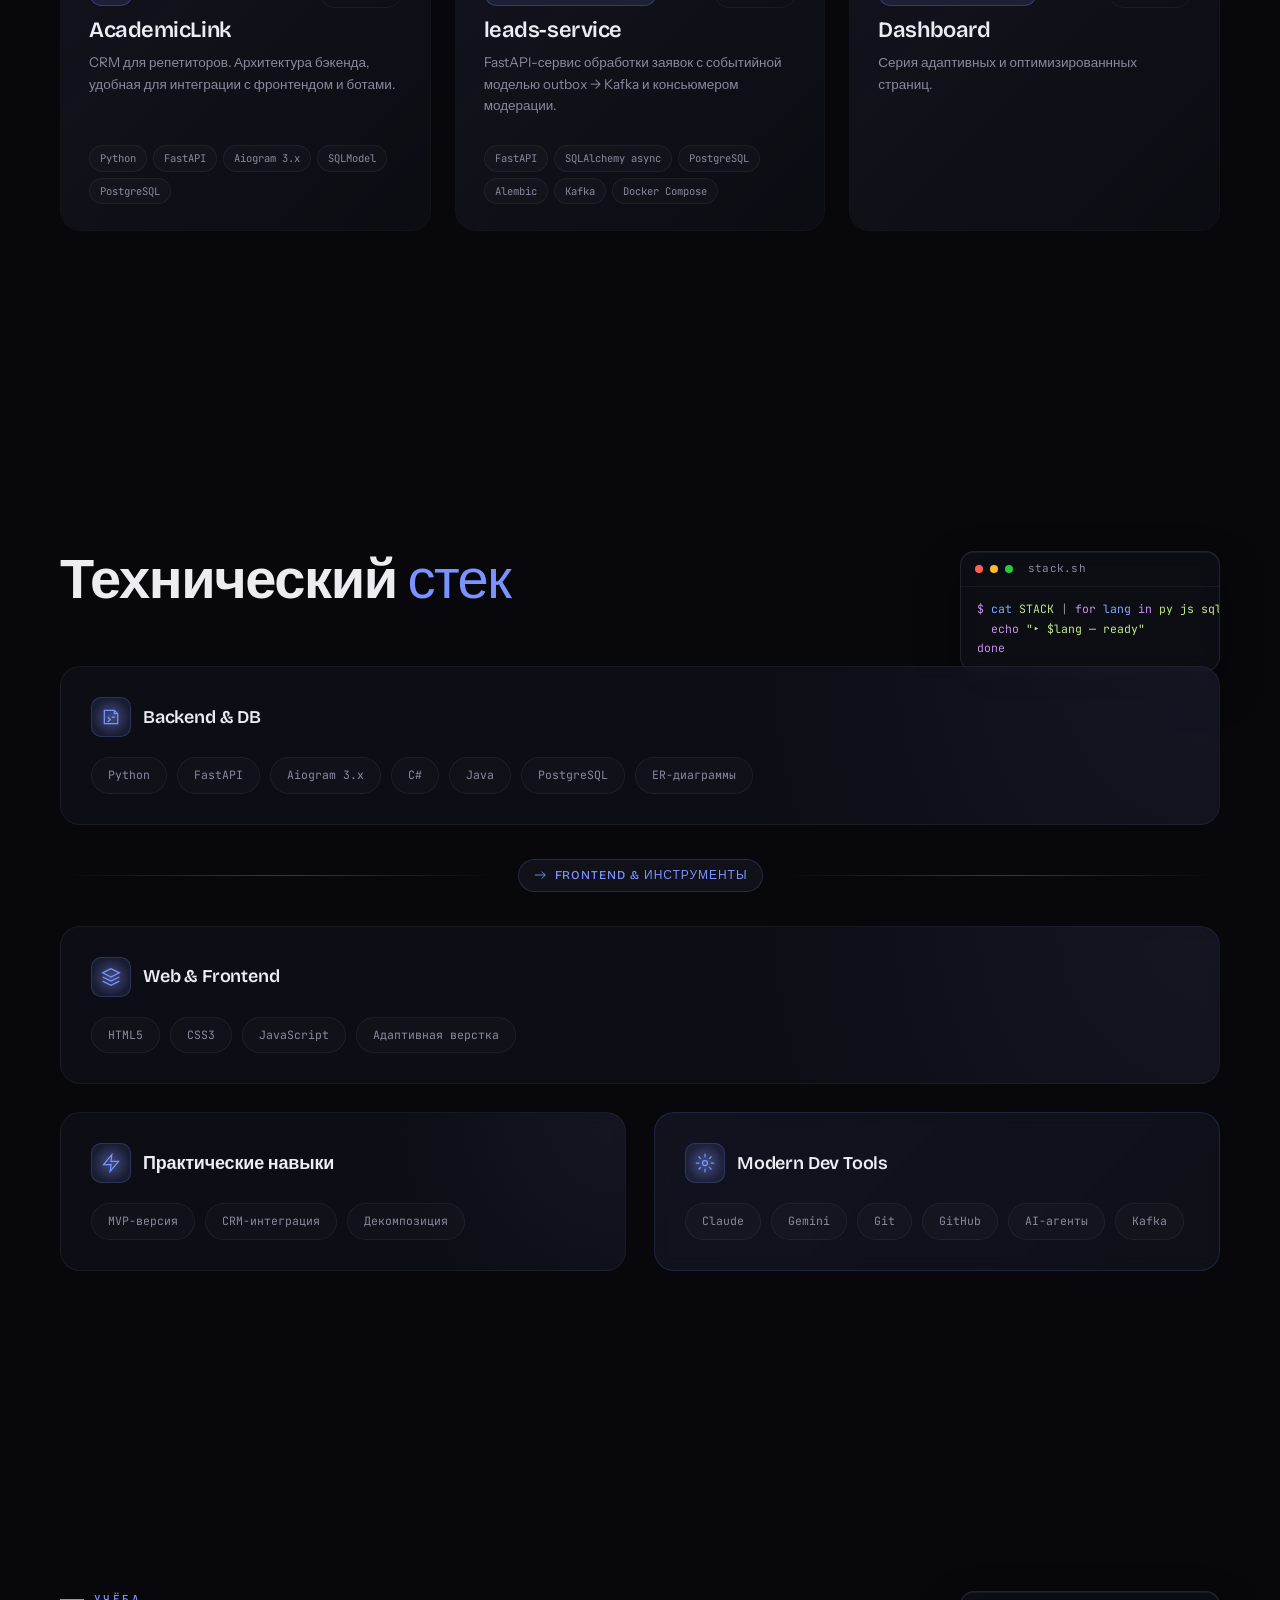
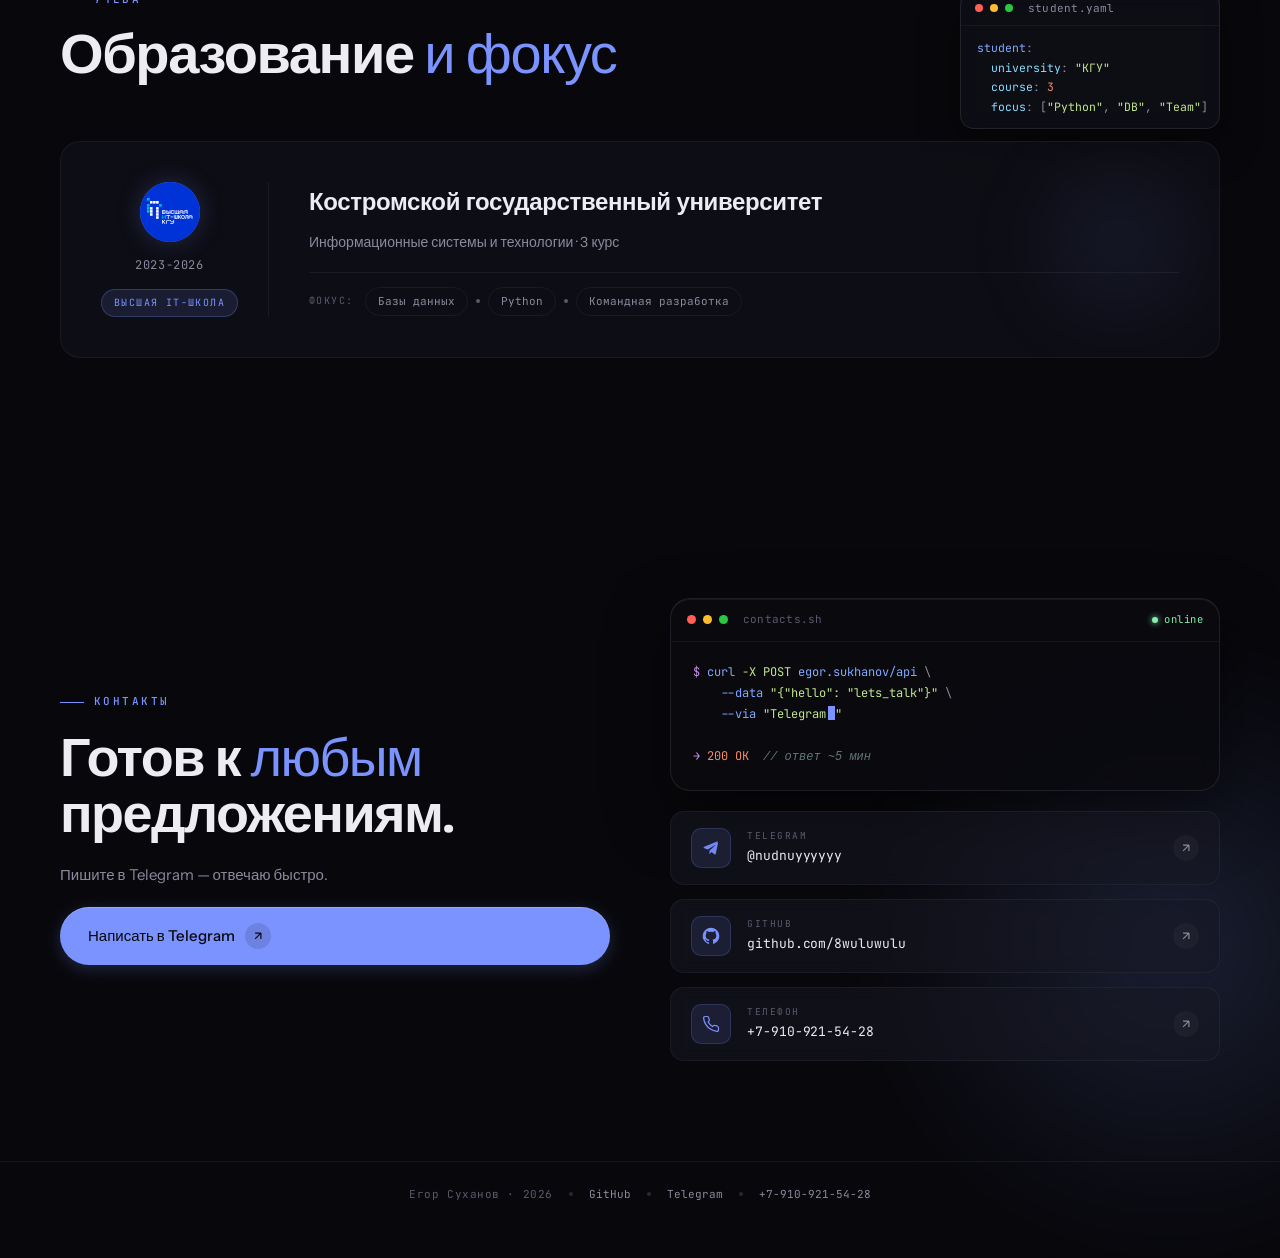
==== commit 87db8a78: "v8.0: кнопки GitHub в leads-service и Dashboard перенесены в header (как в AcademicLink)" ====
--- a/index.html
+++ b/index.html
@@ -165,43 +165,6 @@
       <article class="project-card project-card--accent project-card--right project-card--row1 reveal">
         <div class="project-card-inner">
           <div class="project-header">
-            <div class="project-meta">
-              <span class="project-tag">CRM</span>
-              <span class="project-year">2024-2025</span>
-            </div>
-            <a href="https://github.com/8wuluwulu" target="_blank" rel="noopener" class="project-link-btn">
-              GitHub <svg width="12" height="12" viewBox="0 0 24 24" fill="none" stroke="currentColor" stroke-width="2"><path d="M7 17L17 7M17 7H7M17 7V17"/></svg>
-            </a>
-          </div>
-          <h3 class="project-title project-title--small">AcademicLink</h3>
-          <p class="project-desc">
-            CRM для репетиторов. Архитектура бэкенда, удобная для интеграции с фронтендом и ботами.
-          </p>
-          <div class="project-stack">
-            <span>Python</span><span>FastAPI</span><span>Aiogram 3.x</span><span>SQLModel</span><span>PostgreSQL</span>
-          </div>
-        </div>
-      </article>
-
-      <article class="project-card project-card--narrow project-card--row2 reveal">
-        <div class="project-card-inner">
-          <div class="project-header">
-            <span class="project-tag">Company Order · Async</span>
-          </div>
-          <h3 class="project-title project-title--small">leads-service</h3>
-          <p class="project-desc">FastAPI-сервис обработки заявок с событийной моделью outbox → Kafka и консьюмером модерации.</p>
-          <div class="project-stack">
-            <span>FastAPI</span><span>SQLAlchemy async</span><span>PostgreSQL</span><span>Alembic</span><span>Kafka</span><span>Docker Compose</span>
-          </div>
-          <a href="https://github.com/8wuluwulu" target="_blank" rel="noopener" class="project-link-btn">
-            GitHub <svg width="12" height="12" viewBox="0 0 24 24" fill="none" stroke="currentColor" stroke-width="2"><path d="M7 17L17 7M17 7H7M17 7V17"/></svg>
-          </a>
-        </div>
-      </article>
-
-      <article class="project-card project-card--narrow project-card--row2 reveal">
-        <div class="project-card-inner">
-          <div class="project-header">
             <span class="project-tag">Web</span>
           </div>
           <div class="algo-visual">
@@ -227,7 +190,47 @@
       <article class="project-card project-card--narrow project-card--row2 reveal">
         <div class="project-card-inner">
           <div class="project-header">
+            <div class="project-meta">
+              <span class="project-tag">CRM</span>
+              <span class="project-year">2024-2025</span>
+            </div>
+            <a href="https://github.com/8wuluwulu" target="_blank" rel="noopener" class="project-link-btn">
+              GitHub <svg width="12" height="12" viewBox="0 0 24 24" fill="none" stroke="currentColor" stroke-width="2"><path d="M7 17L17 7M17 7H7M17 7V17"/></svg>
+            </a>
+          </div>
+          <h3 class="project-title project-title--small">AcademicLink</h3>
+          <p class="project-desc">
+            CRM для репетиторов. Архитектура бэкенда, удобная для интеграции с фронтендом и ботами.
+          </p>
+          <div class="project-stack">
+            <span>Python</span><span>FastAPI</span><span>Aiogram 3.x</span><span>SQLModel</span><span>PostgreSQL</span>
+          </div>
+        </div>
+      </article>
+
+      <article class="project-card project-card--narrow project-card--row2 reveal">
+        <div class="project-card-inner">
+          <div class="project-header">
+            <span class="project-tag">Company Order · Async</span>
+            <a href="https://github.com/8wuluwulu" target="_blank" rel="noopener" class="project-link-btn">
+              GitHub <svg width="12" height="12" viewBox="0 0 24 24" fill="none" stroke="currentColor" stroke-width="2"><path d="M7 17L17 7M17 7H7M17 7V17"/></svg>
+            </a>
+          </div>
+          <h3 class="project-title project-title--small">leads-service</h3>
+          <p class="project-desc">FastAPI-сервис обработки заявок с событийной моделью outbox → Kafka и консьюмером модерации.</p>
+          <div class="project-stack">
+            <span>FastAPI</span><span>SQLAlchemy async</span><span>PostgreSQL</span><span>Alembic</span><span>Kafka</span><span>Docker Compose</span>
+          </div>
+        </div>
+      </article>
+
+      <article class="project-card project-card--narrow project-card--row2 reveal">
+        <div class="project-card-inner">
+          <div class="project-header">
             <span class="project-tag">Landing · Dashboard</span>
+            <a href="https://github.com/8wuluwulu" target="_blank" rel="noopener" class="project-link-btn">
+              GitHub <svg width="12" height="12" viewBox="0 0 24 24" fill="none" stroke="currentColor" stroke-width="2"><path d="M7 17L17 7M17 7H7M17 7V17"/></svg>
+            </a>
           </div>
           <h3 class="project-title project-title--small">Dashboard</h3>
           <p class="project-desc">Серия адаптивных и оптимизированнных страниц.</p>
@@ -237,9 +240,6 @@
               <polyline class="spark-glow" fill="none" stroke="currentColor" stroke-width="3" stroke-linecap="round" stroke-linejoin="round" opacity="0.35" points="0,18 12,12 24,16 36,6 48,10 60,2 72,8 80,4"/>
             </svg>
           </div>
-          <a href="https://github.com/8wuluwulu" target="_blank" rel="noopener" class="project-link-btn">
-            GitHub <svg width="12" height="12" viewBox="0 0 24 24" fill="none" stroke="currentColor" stroke-width="2"><path d="M7 17L17 7M17 7H7M17 7V17"/></svg>
-          </a>
         </div>
       </article>
 
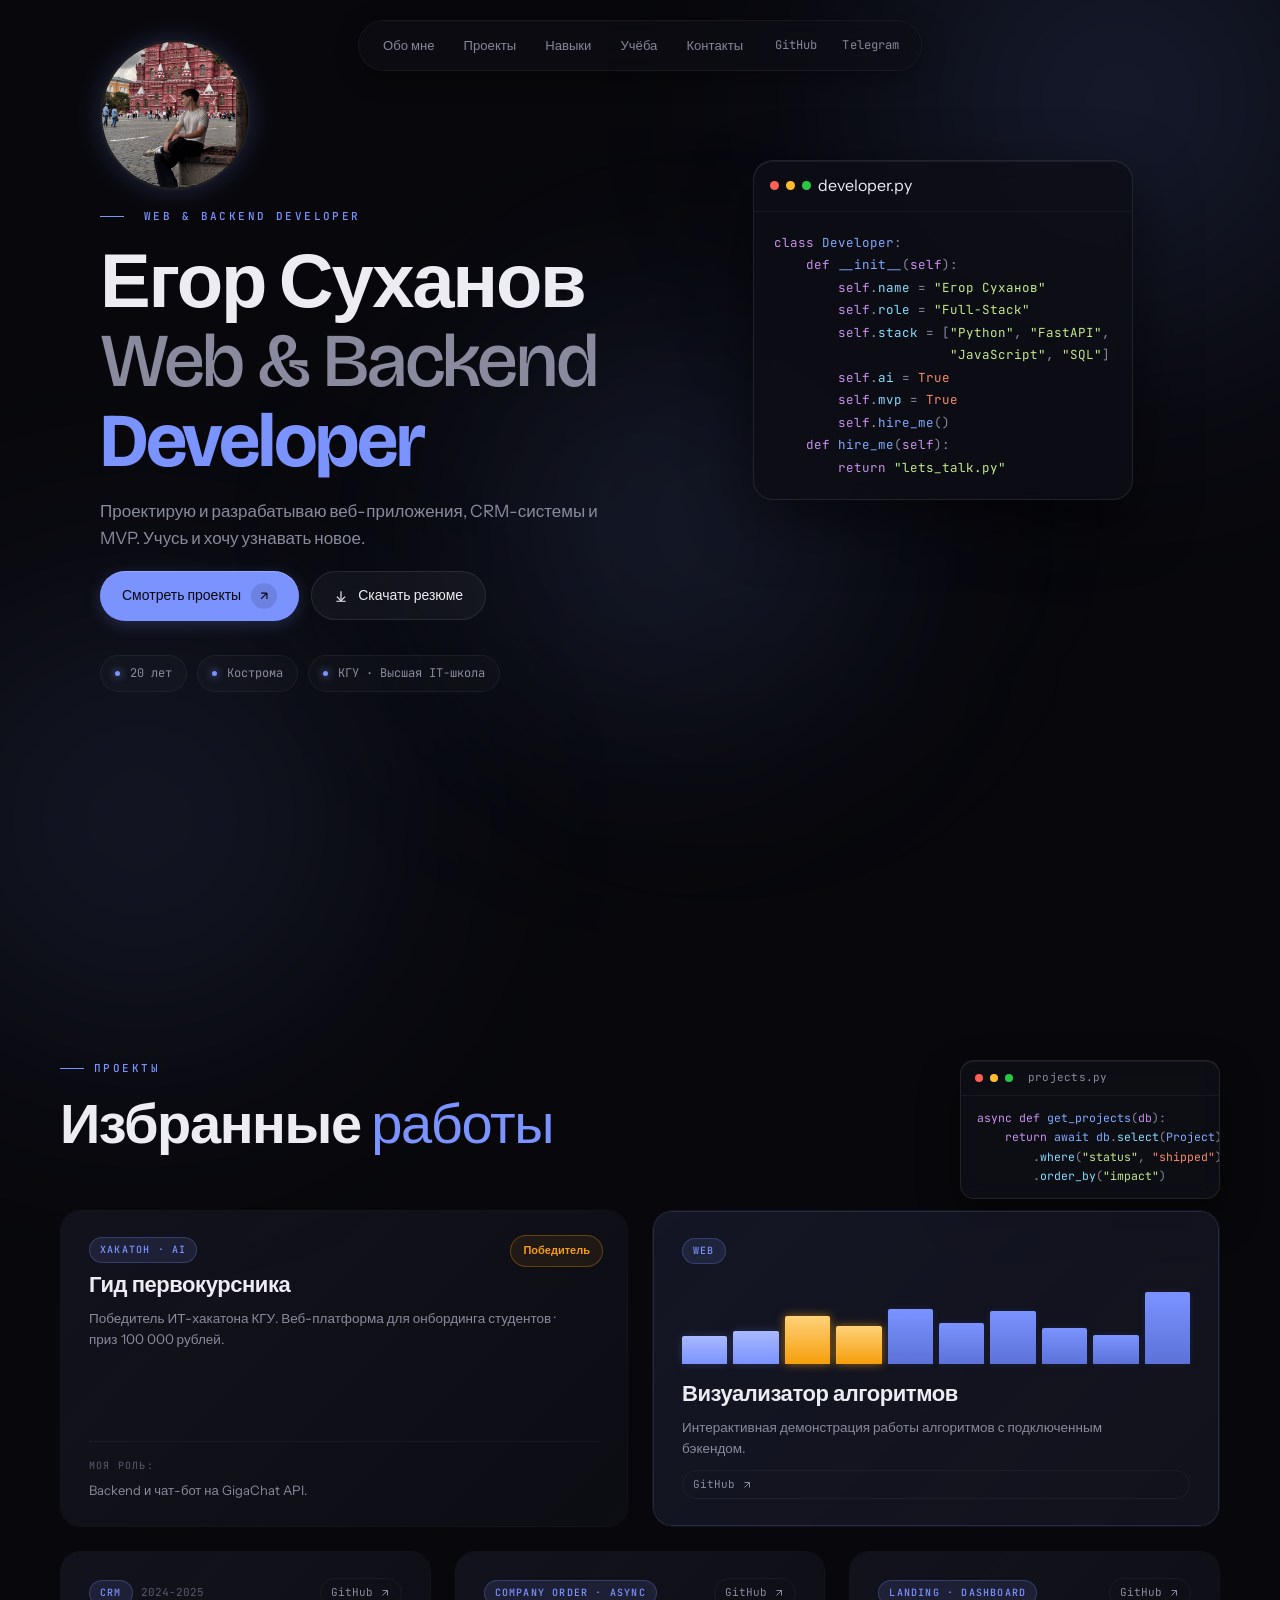
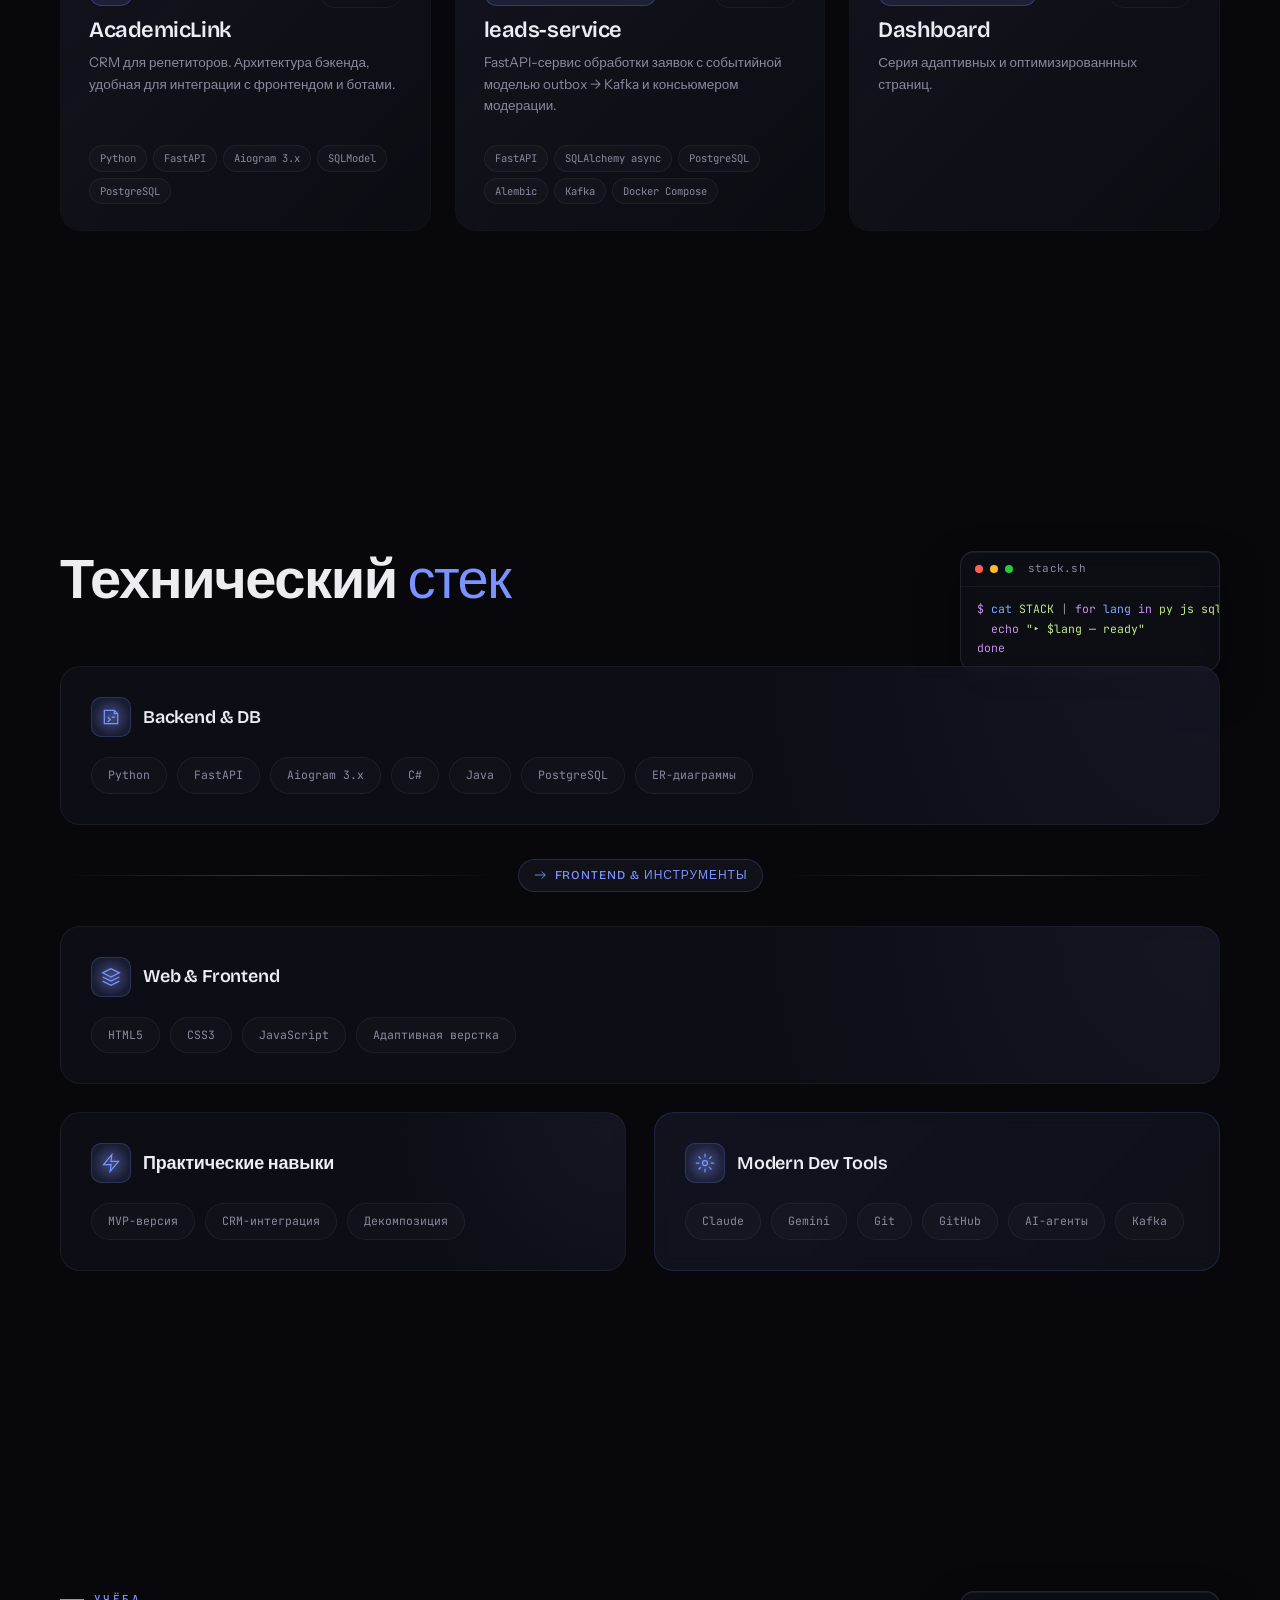
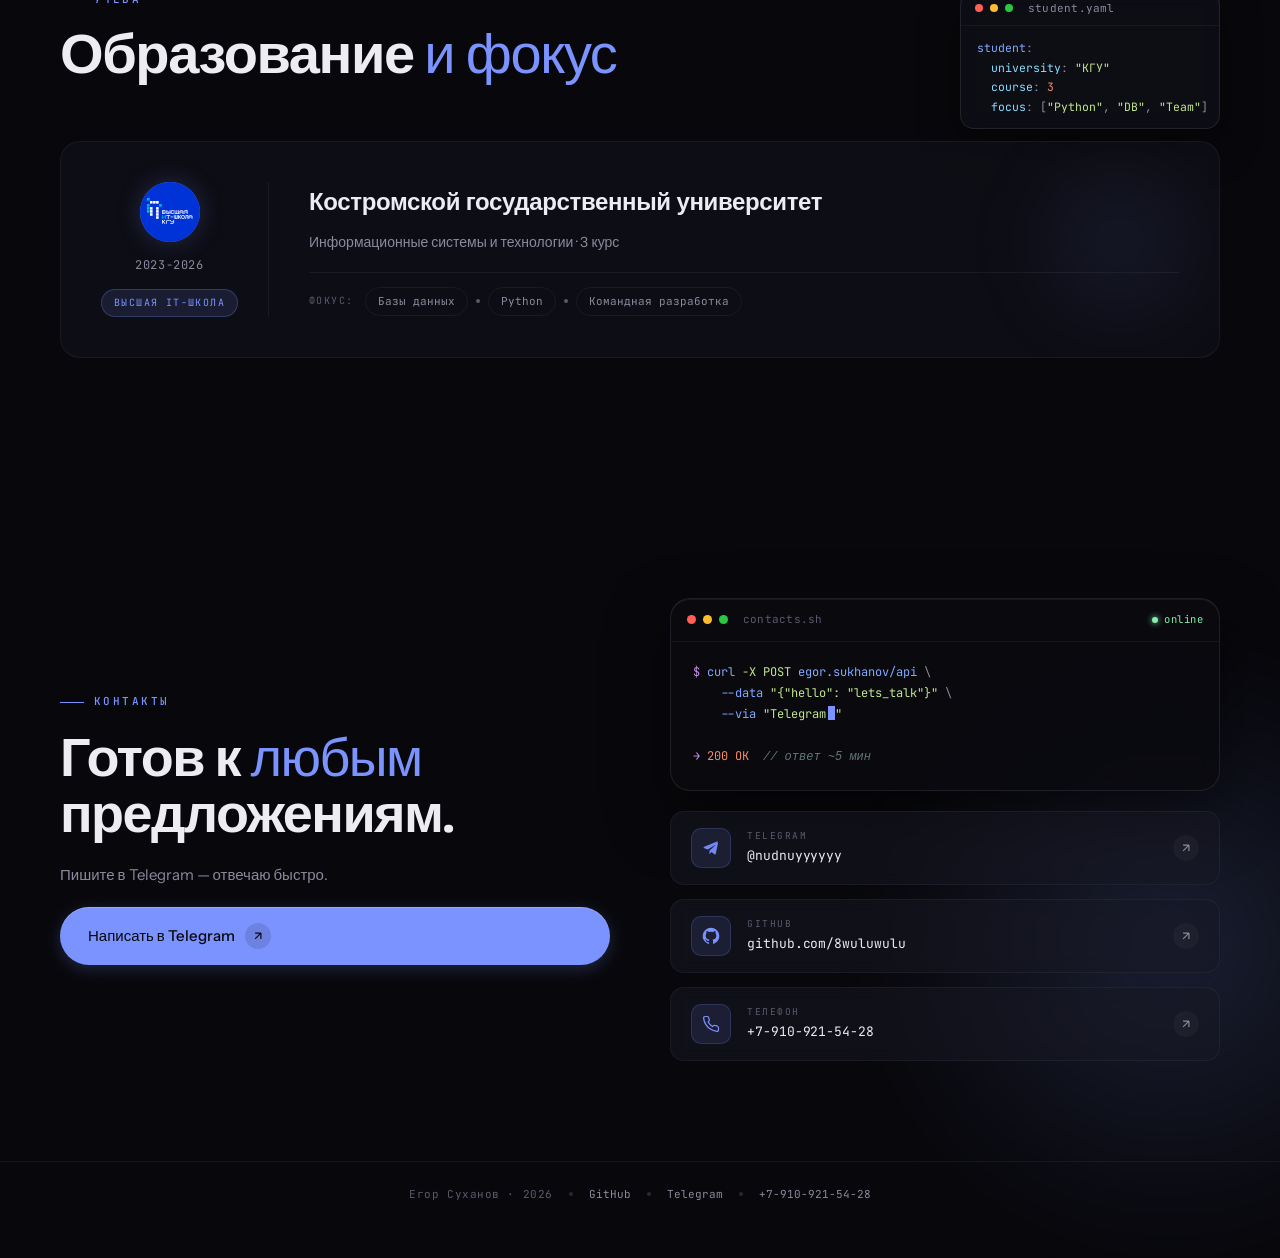
==== commit ecf4ab10: "feat: Доделал полностью." ====
--- a/index.html
+++ b/index.html
@@ -5,7 +5,7 @@
 <meta name="viewport" content="width=device-width, initial-scale=1.0">
 <title>Егор Суханов · Web & Backend Developer</title>
 <meta name="description" content="Портфолио Егора Суханова · Web & Backend Developer. CRM-системы, веб-приложения и MVP.">
-<link rel="icon" href="favicon.svg" type="image/svg+xml">
+<link rel="icon" href="images/favicon.svg" type="image/svg+xml">
 <link rel="preconnect" href="https://fonts.googleapis.com">
 <link rel="preconnect" href="https://fonts.gstatic.com" crossorigin>
 <link href="https://fonts.googleapis.com/css2?family=Bricolage+Grotesque:opsz,wght@12..96,400;12..96,500;12..96,600;12..96,700&family=Instrument+Sans:ital,wght@0,400;0,500;0,600;1,400&family=JetBrains+Mono:wght@400;500&display=swap" rel="stylesheet">
@@ -60,7 +60,7 @@
     <div class="hero-inner">
       <div class="hero-text">
         <div class="hero-avatar">
-          <img src="my_logo.jpg" alt="Егор Суханов">
+          <img src="images/my_logo.jpg" alt="Егор Суханов">
         </div>
         <span class="hero-eyebrow">
           <span class="eyebrow-dot"></span>
@@ -82,7 +82,7 @@
             Смотреть проекты
             <span class="btn-icon"><svg width="14" height="14" viewBox="0 0 24 24" fill="none" stroke="currentColor" stroke-width="2"><path d="M7 17L17 7M17 7H7M17 7V17"/></svg></span>
           </a>
-          <a href="resume.pdf" download="resume_Egor_Sukhanov.pdf" class="btn btn-ghost">
+          <a href="Rezyume.pdf" download="resume_Egor_Sukhanov.pdf" class="btn btn-ghost">
             <svg width="14" height="14" viewBox="0 0 24 24" fill="none" stroke="currentColor" stroke-width="2"><path d="M12 4v13M5 13l7 7 7-7M4 21h16"/></svg>
             Скачать резюме
           </a>
@@ -181,7 +181,7 @@
           </div>
           <h3 class="project-title project-title--small">Визуализатор алгоритмов</h3>
           <p class="project-desc">Интерактивная демонстрация работы алгоритмов с подключенным бэкендом.</p>
-          <a href="https://algoviz-mvp.onrender.com/" target="_blank" rel="noopener" class="project-link-btn">
+          <a href="https://github.com/8wuluwulu/AlgoViz-MVP" target="_blank" rel="noopener" class="project-link-btn">
             GitHub <svg width="12" height="12" viewBox="0 0 24 24" fill="none" stroke="currentColor" stroke-width="2"><path d="M7 17L17 7M17 7H7M17 7V17"/></svg>
           </a>
         </div>
@@ -194,7 +194,7 @@
               <span class="project-tag">CRM</span>
               <span class="project-year">2024-2025</span>
             </div>
-            <a href="https://github.com/8wuluwulu" target="_blank" rel="noopener" class="project-link-btn">
+            <a href="https://github.com/8wuluwulu/AcademicLink" target="_blank" rel="noopener" class="project-link-btn">
               GitHub <svg width="12" height="12" viewBox="0 0 24 24" fill="none" stroke="currentColor" stroke-width="2"><path d="M7 17L17 7M17 7H7M17 7V17"/></svg>
             </a>
           </div>
@@ -212,7 +212,7 @@
         <div class="project-card-inner">
           <div class="project-header">
             <span class="project-tag">Company Order · Async</span>
-            <a href="https://github.com/8wuluwulu" target="_blank" rel="noopener" class="project-link-btn">
+            <a href="https://github.com/8wuluwulu/OxotaTestAPI" target="_blank" rel="noopener" class="project-link-btn">
               GitHub <svg width="12" height="12" viewBox="0 0 24 24" fill="none" stroke="currentColor" stroke-width="2"><path d="M7 17L17 7M17 7H7M17 7V17"/></svg>
             </a>
           </div>
@@ -228,7 +228,7 @@
         <div class="project-card-inner">
           <div class="project-header">
             <span class="project-tag">Landing · Dashboard</span>
-            <a href="https://github.com/8wuluwulu" target="_blank" rel="noopener" class="project-link-btn">
+            <a href="https://github.com/8wuluwulu/dashboard-project" target="_blank" rel="noopener" class="project-link-btn">
               GitHub <svg width="12" height="12" viewBox="0 0 24 24" fill="none" stroke="currentColor" stroke-width="2"><path d="M7 17L17 7M17 7H7M17 7V17"/></svg>
             </a>
           </div>
@@ -351,7 +351,7 @@
 
     <div class="edu-card reveal">
       <div class="edu-left">
-        <div class="edu-marker"><img src="logo.jpg" alt="Высшая IT-школа"></div>
+        <div class="edu-marker"><img src="images/logo.jpg" alt="Высшая IT-школа"></div>
         <div class="edu-year">2023-2026</div>
         <div class="edu-badge">Высшая IT-школа</div>
       </div>
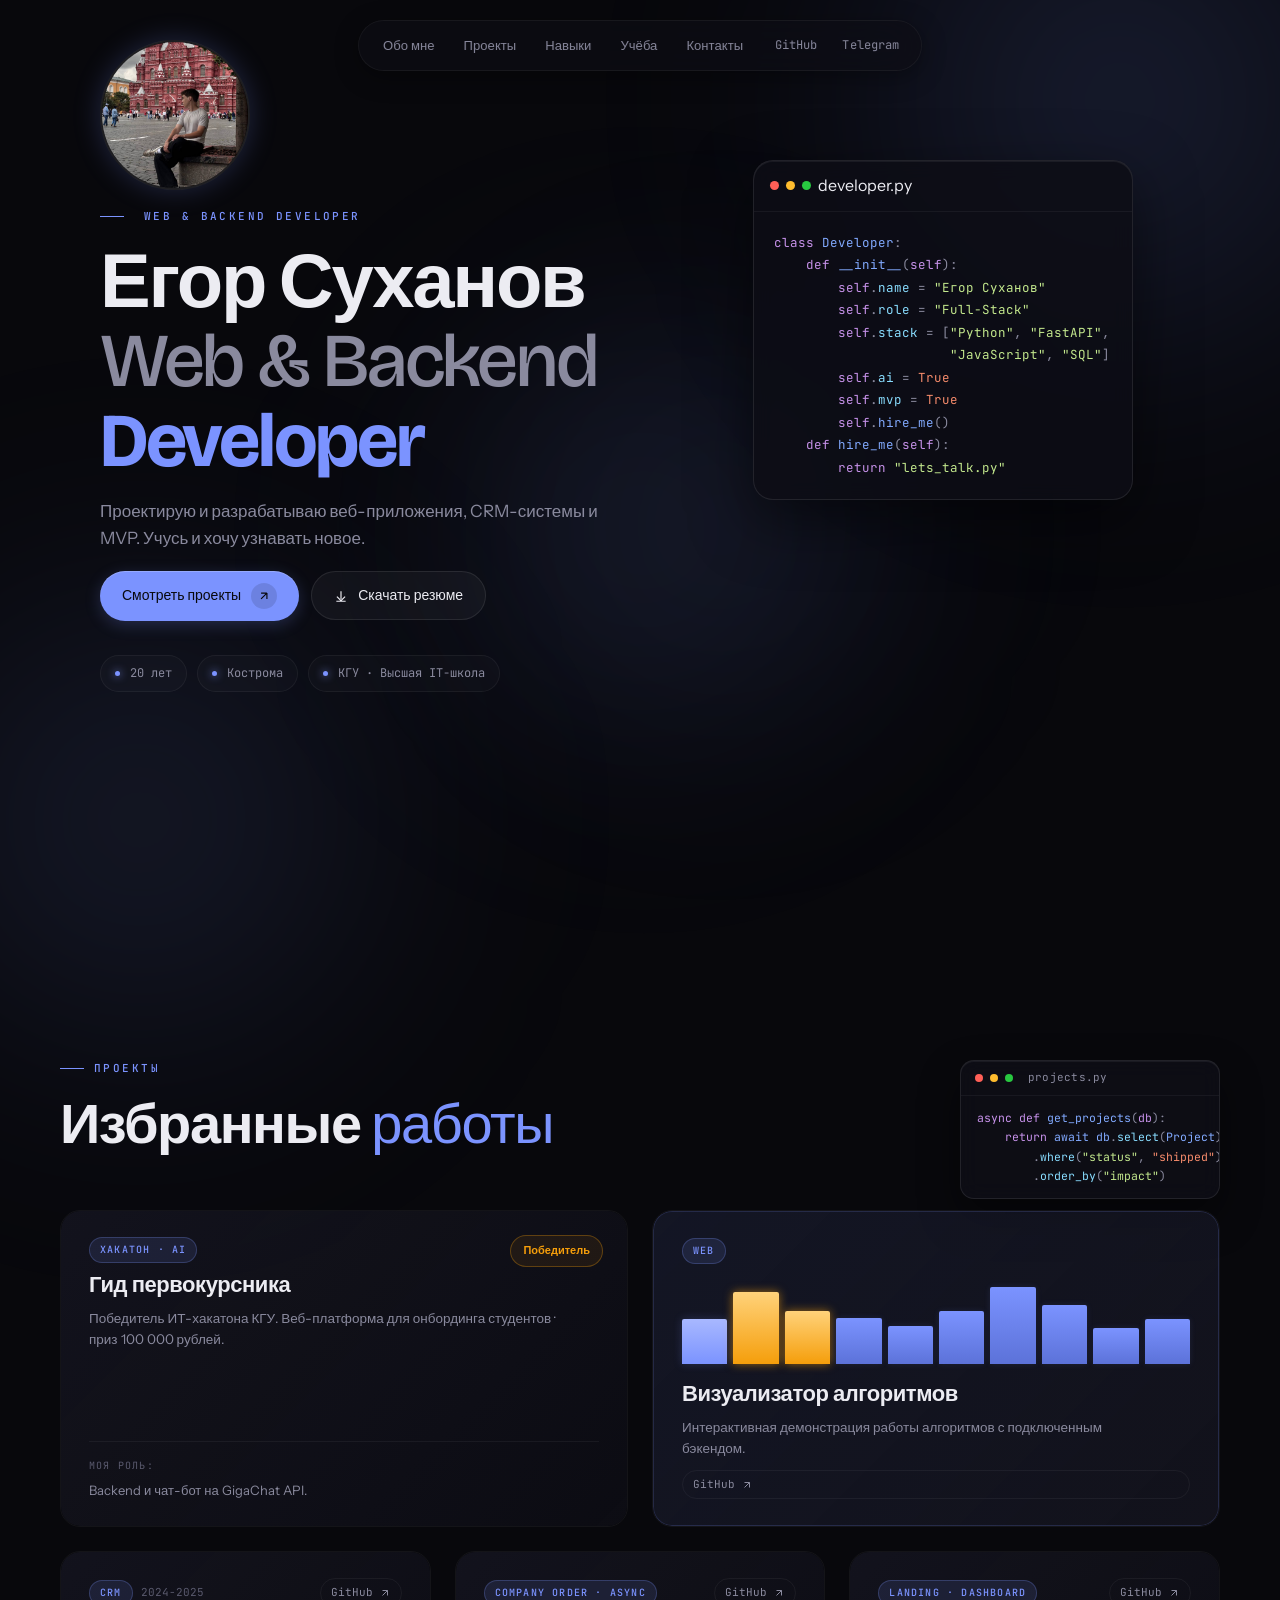
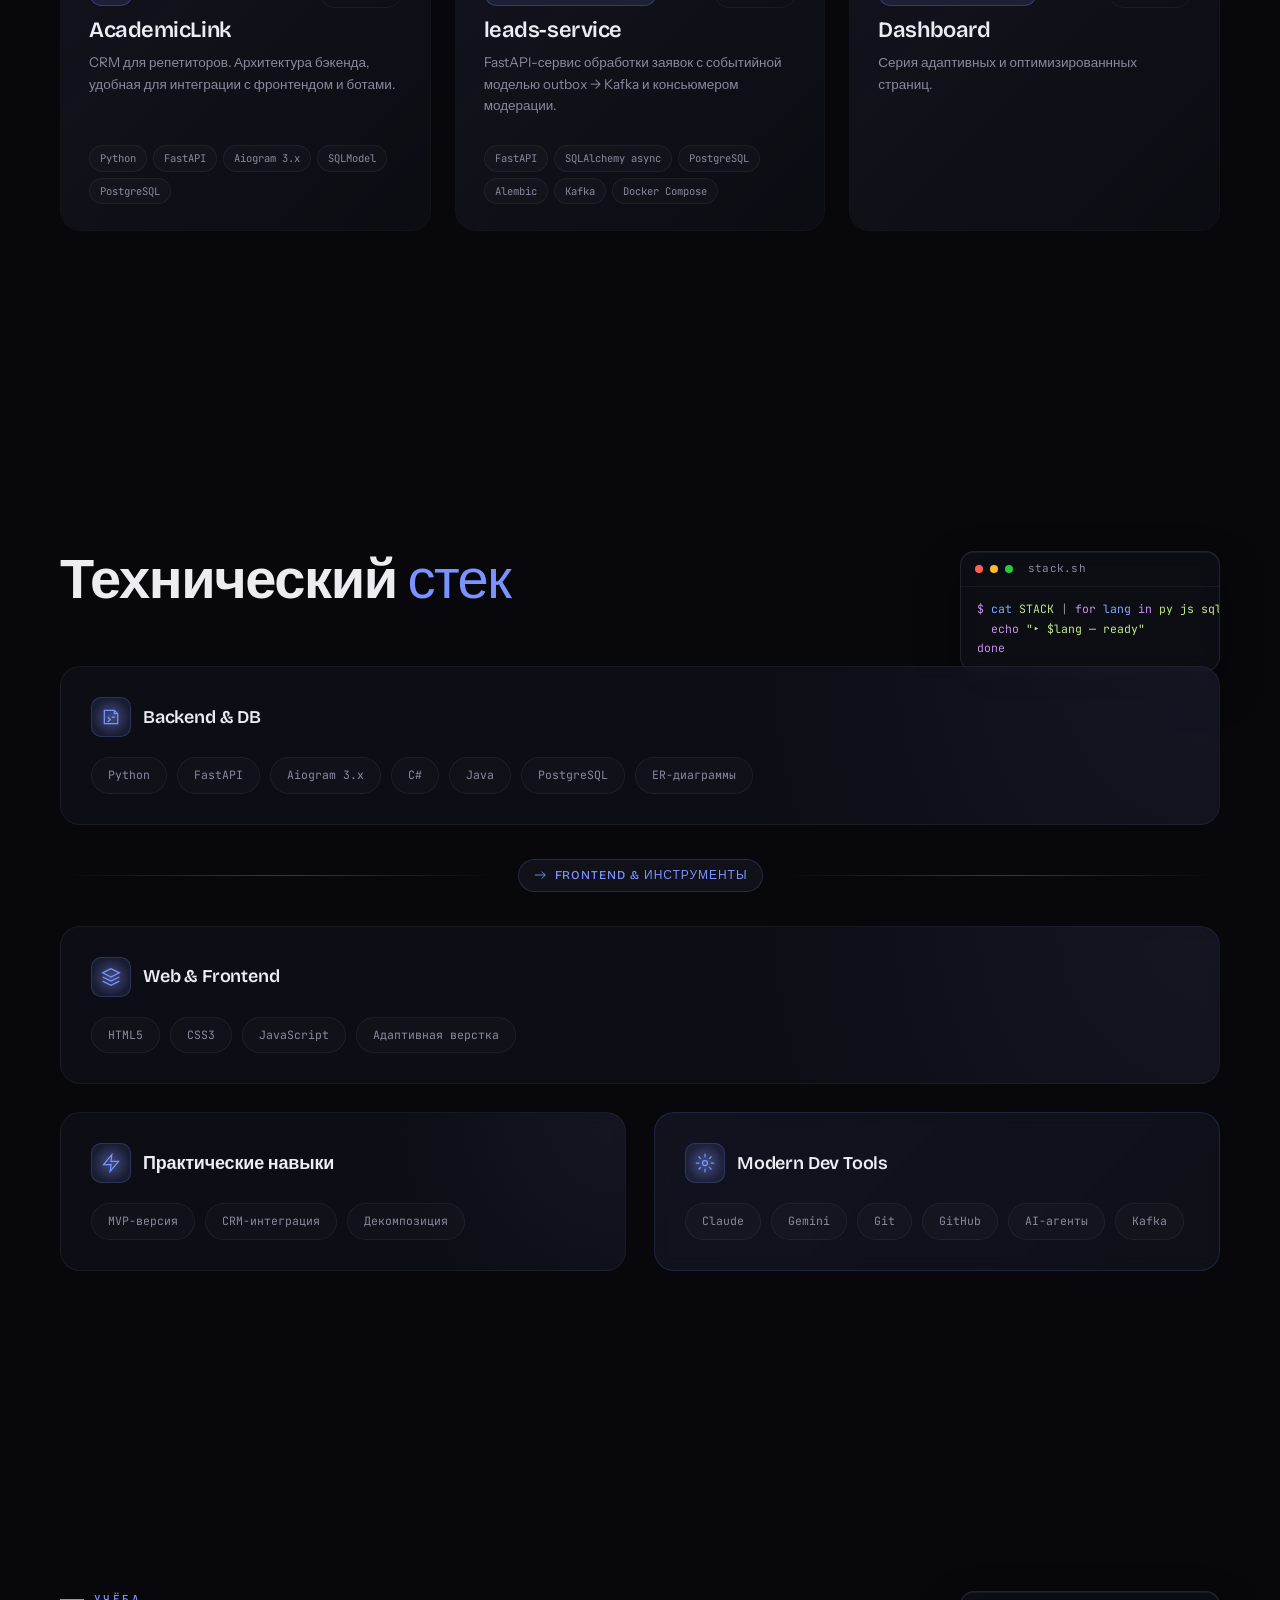
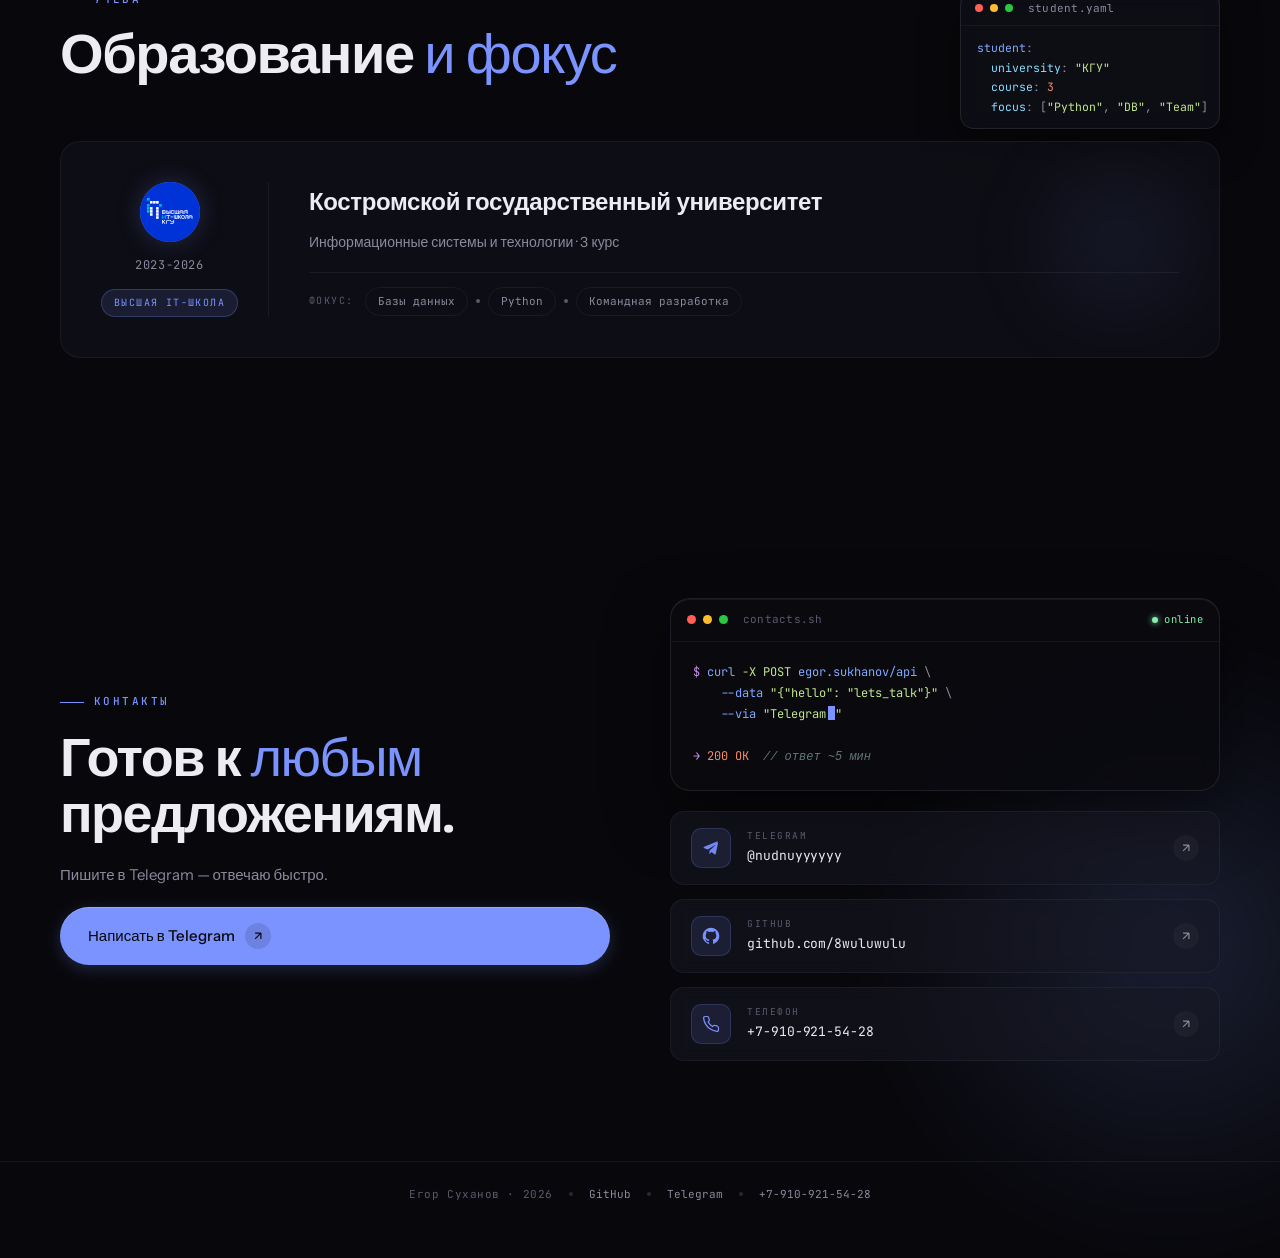
==== commit 279b4d82: "housekeeping: normalize whitespace in hero CTA block Co-Authored-By: Claude Opus 4.8 <noreply@anthro" ====
--- a/index.html
+++ b/index.html
@@ -87,7 +87,7 @@
             Скачать резюме
           </a>
         </div>
-
+        
         <div class="hero-badges">
           <span class="badge"><span class="badge-dot"></span>20 лет</span>
           <span class="badge"><span class="badge-dot"></span>Кострома</span>
--- a/css/style.css
+++ b/css/style.css
@@ -2095,12 +2095,21 @@
     font-size: clamp(32px, 10vw, 48px);
   }
 
+  .hero-inner {
+    padding: 0 20px;
+  }
+
+  .hero-avatar {
+    width: 120px;
+    height: 120px;
+  }
+
   .section {
-    padding: 80px 0;
+    padding: 70px 0;
   }
 
   .section-head {
-    margin-bottom: 40px;
+    margin-bottom: 36px;
   }
 
   .about-grid {
@@ -2110,6 +2119,33 @@
   .about-card--wide {
     grid-column: span 1;
   }
+
+  /* Projects grid → single column on phones */
+  .projects-grid {
+    grid-template-columns: 1fr;
+    grid-auto-rows: auto;
+    gap: 16px;
+  }
+  .project-card--left,
+  .project-card--right,
+  .project-card--wide,
+  .project-card--narrow,
+  .project-card--row1,
+  .project-card--row2 {
+    grid-column: span 1;
+    grid-row: auto;
+  }
+  .project-card-inner {
+    padding: 22px 20px;
+  }
+  .project-title { font-size: 26px; }
+  .project-title--small { font-size: 22px; }
+  .project-desc { font-size: 13px; }
+  .project-tag { font-size: 10px; padding: 4px 9px; }
+  .project-link-btn { font-size: 10.5px; padding: 4px 10px; }
+  .project-stack { gap: 5px; padding-top: 10px; }
+  .project-stack span { font-size: 10.5px; padding: 3px 9px; }
+  .trophy-badge { top: 20px; right: 20px; font-size: 10.5px; padding: 5px 10px; }
 
   .contact-item {
     grid-template-columns: 1fr;
@@ -2127,19 +2163,170 @@
 }
 
 @media (max-width: 480px) {
+  .container {
+    padding: 0 16px;
+  }
+  .hero-inner {
+    padding: 0 16px;
+  }
+
   .hero-headline {
     font-size: clamp(28px, 9vw, 38px);
   }
 
+  .hero-avatar {
+    width: 100px;
+    height: 100px;
+  }
+
+  .hero-eyebrow {
+    font-size: 10px;
+    letter-spacing: 0.18em;
+  }
+  .hero-sub {
+    font-size: 13.5px;
+    max-width: 100%;
+  }
+
+  .hero-badges {
+    gap: 6px 8px;
+    margin-top: 12px;
+  }
+  .badge {
+    padding: 6px 10px;
+    font-size: 11px;
+  }
+
+  /* Buttons — full-width stacked, centred text */
+  .hero-ctas {
+    flex-direction: column;
+    align-items: stretch;
+    gap: 12px;
+  }
+  .btn {
+    justify-content: center;
+    width: 100%;
+    padding: 12px 20px;
+  }
+
   .section-title {
     font-size: clamp(26px, 7vw, 36px);
   }
 
-  .project-title {
-    font-size: 24px;
-  }
-
-  .bento-grid {
-    grid-template-columns: 1fr;
-  }
+  .about-card {
+    padding: 24px 22px;
+    min-height: 0;
+  }
+
+  /* Tighten project card internals on phone */
+  .project-card-inner {
+    padding: 20px 18px;
+    gap: 8px;
+  }
+  .project-title { font-size: 21px; }
+  .project-title--small { font-size: 19px; }
+  .project-desc { font-size: 12.5px; line-height: 1.55; }
+  .project-desc-short { font-size: 12.5px; line-height: 1.5; }
+  .project-tag { font-size: 9.5px; padding: 3px 8px; letter-spacing: 0.08em; }
+  .project-link-btn { font-size: 10px; padding: 4px 9px; }
+  .project-stack { gap: 4px; padding-top: 8px; margin-top: 4px; }
+  .project-stack span { font-size: 10px; padding: 3px 8px; }
+  .project-role { padding-top: 12px; gap: 4px; }
+  .role-label { font-size: 9px; letter-spacing: 0.1em; }
+  .role-text { font-size: 12.5px; }
+  /* trophy badge: stack below header on narrow phones so it never overlaps the title */
+  .project-header { position: relative; flex-wrap: wrap; }
+  .trophy-badge {
+    position: static;
+    top: auto;
+    right: auto;
+    font-size: 9.5px;
+    padding: 3px 8px;
+    margin-left: 4px;
+  }
+
+  /* Animation widgets: compact on phone */
+  .project-anima--radar { width: 48px; height: 48px; margin-top: 10px; }
+  .project-anima--radar .radar-ring-bg,
+  .project-anima--radar .radar-sweep { width: 46px; height: 46px; margin-left: -23px; margin-top: -23px; }
+  .project-anima--orbit { width: 56px; height: 56px; margin-top: 10px; }
+  .project-anima--sparkline { height: 44px; margin-top: 10px; }
+  .algo-visual { height: 64px; gap: 4px; }
+
+  /* Skills card tightening */
+  .skill-card { padding: 20px 18px; gap: 14px; }
+  .skill-title { font-size: 17px; }
+  .skill-tags { gap: 6px 8px; }
+  .skill-tags span { padding: 6px 11px; font-size: 11px; }
+  .skills-divider { padding: 2px 0; }
+
+  /* Education card */
+  .edu-card { padding: 22px 18px; gap: 18px; }
+  .edu-marker { width: 46px; height: 46px; }
+  .edu-title { font-size: 19px; }
+  .edu-subtitle { font-size: 13px; }
+  /* stack marker + text vertically on tiny phones (grid is already 1-col) */
+  .edu-left {
+    flex-direction: row;
+    flex-wrap: wrap;
+    justify-content: flex-start;
+    gap: 12px;
+    padding-right: 0;
+    border-right: none;
+    border-bottom: 1px solid var(--border-hair);
+    padding-bottom: 18px;
+  }
+  .edu-right { gap: 8px; }
+  .edu-focus { gap: 6px 8px; padding-top: 10px; margin-top: 6px; }
+  .focus-item { font-size: 10.5px; padding: 4px 10px; }
+
+  /* Contact section */
+  .section-contact { padding: 60px 0 80px; }
+  .section-contact::before { width: 420px; height: 420px; top: 80px; right: -180px; }
+  .contact-inner { gap: 24px; }
+  .contact-title { font-size: clamp(28px, 8vw, 36px); }
+  .contact-sub { font-size: 14px; max-width: 100%; }
+  .contact-window-code { padding: 16px 16px 18px; font-size: 10.5px; line-height: 1.7; }
+  .cw-status { font-size: 9.5px; }
+
+  .contact-links { gap: 10px; margin-top: 16px; }
+  .contact-card {
+    padding: 12px 14px;
+    gap: 10px;
+    grid-template-columns: auto 1fr auto;
+    align-items: center;
+  }
+  .contact-card-icon { width: 32px; height: 32px; border-radius: 8px; }
+  .contact-card-body { min-width: 0; gap: 2px; }
+  .contact-card-label { font-size: 9px; letter-spacing: 0.12em; }
+  .contact-card-value {
+    white-space: nowrap;
+    font-size: 11.5px;
+    line-height: 1.35;
+    overflow: hidden;
+    text-overflow: ellipsis;
+  }
+  .contact-card-arrow { width: 22px; height: 22px; }
+
+  /* Code chips: smaller on phone; allow pre to wrap so long lines don't clip */
+  .code-chip-body { font-size: 10.5px !important; line-height: 1.6 !important; padding: 12px 14px !important; white-space: pre-wrap !important; word-break: break-word !important; }
+  .code-chip-bar { padding: 8px 12px !important; }
+  .code-chip-name { font-size: 10px !important; }
+
+  /* Mobile menu: slightly tighter on phone */
+  .mobile-menu-inner { gap: 24px; }
+  .mobile-nav-links { gap: 6px; }
+  .mobile-link { font-size: clamp(24px, 7vw, 32px); padding: 6px 12px; }
+  .mobile-social a { padding: 8px 16px; font-size: 12px; }
+
+  /* Footer stacked on phone */
+  .footer-inner { flex-direction: column; gap: 8px; align-items: center; }
+  .footer-sep { display: none; }
+}
+
+@media (max-width: 360px) {
+  .hero-avatar { width: 88px; height: 88px; }
+  .hero-headline { font-size: clamp(26px, 11vw, 34px); }
+  .skill-tags span { padding: 5px 9px; font-size: 10.5px; }
+  .contact-card-value { font-size: 11px; }
 }
